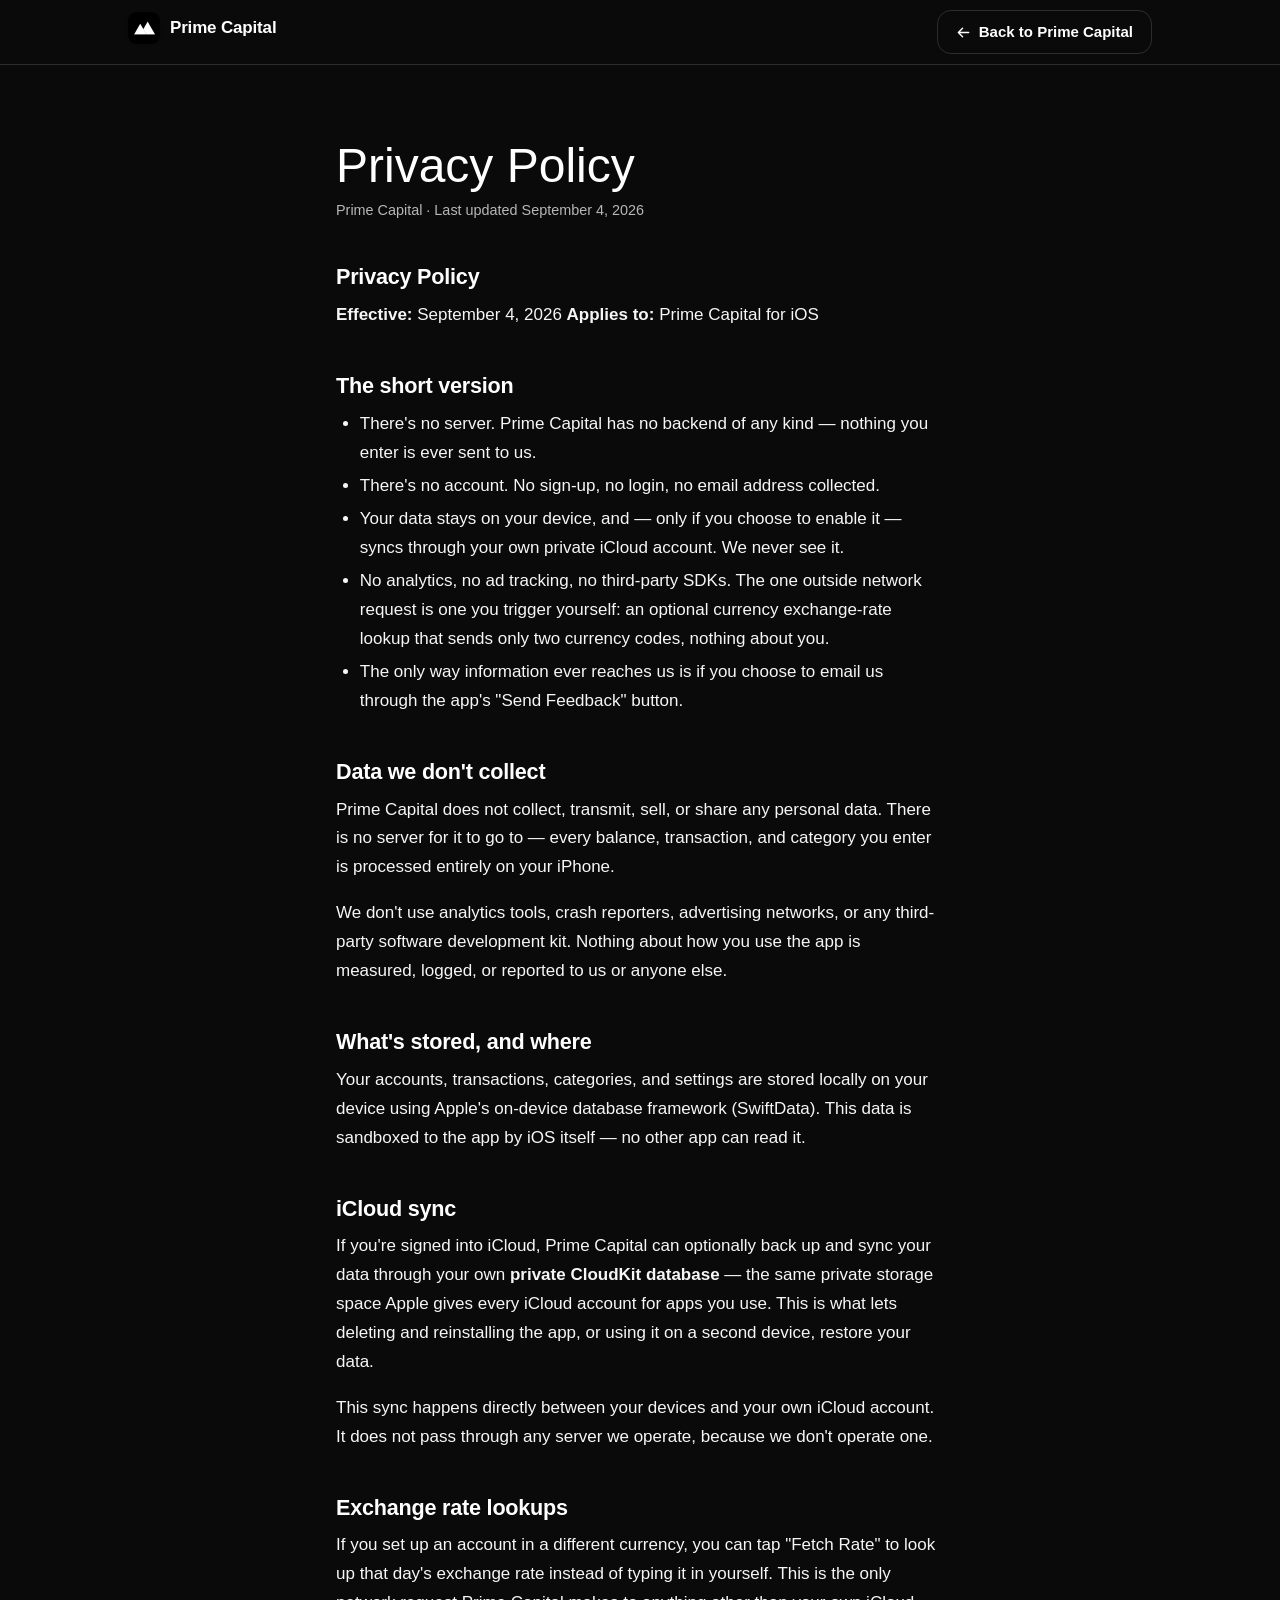
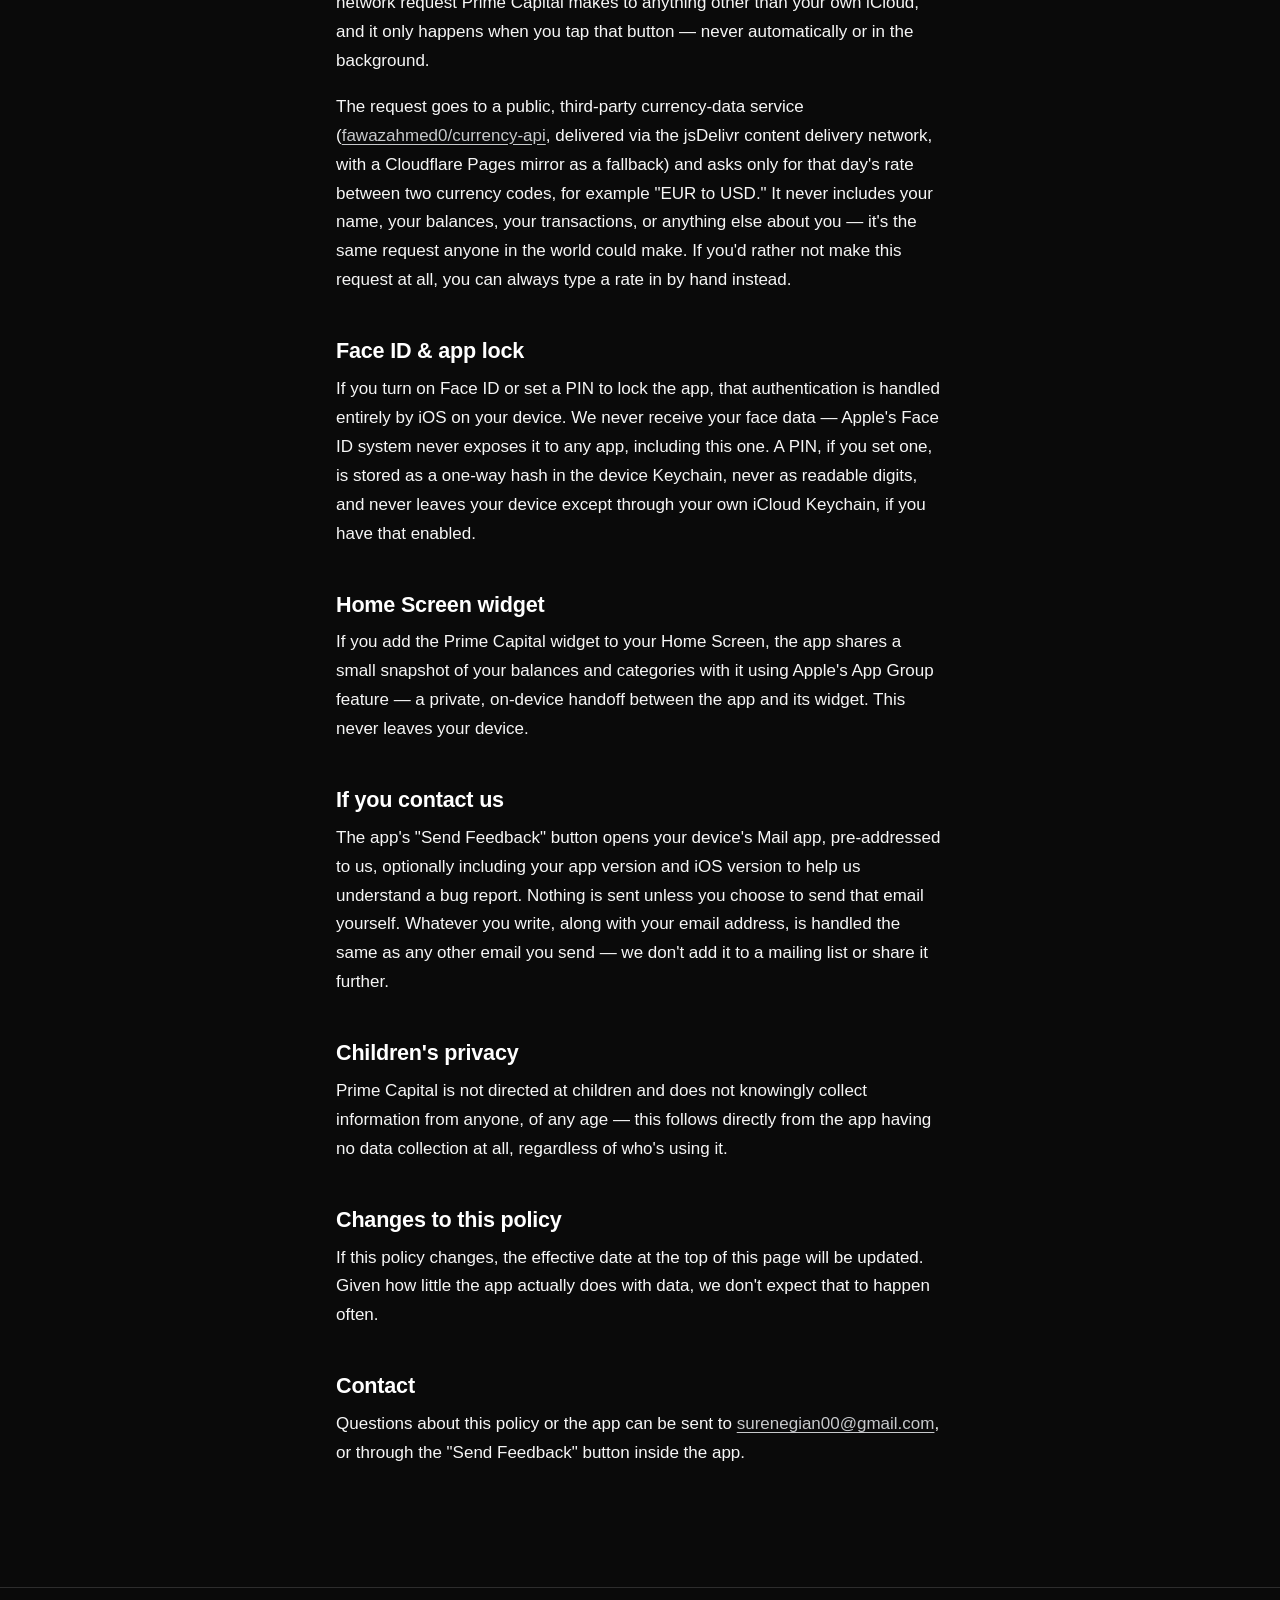
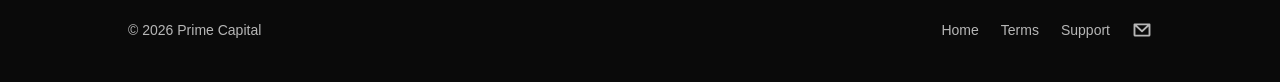
==== privacy/index.html @ fda9a394 "Remove Smart App Banner meta tag -- already have two download buttons" ====
<!DOCTYPE html><html data-dpl-id="dpl_AqJ9EE7WdNhXR4HjAKg9FY8EVb3V" lang="en"><head><meta charSet="utf-8"/><meta name="viewport" content="width=device-width, initial-scale=1"/><link rel="preload" as="image" href="../assets/img/v1-86ff3b4995f993732fca-9cfdf38b9eba223c.webp"/><link rel="stylesheet" href="../assets/css/3cgp9wgn1jz2r.css" data-precedence="next"/><link rel="stylesheet" href="../assets/css/2yivp3fx_0wqo.css" data-precedence="next"/><link rel="stylesheet" href="../assets/css/42i-eaj0l7rw6.css" data-precedence="next"/><meta name="next-size-adjust" content=""/><title>Privacy Policy – Prime Capital</title><meta name="description" content="How Prime Capital handles your data: no server, no account, no analytics, and no ad tracking. Everything stays on your device or your own private iCloud."/><meta name="robots" content="index, follow"/><link rel="canonical" href="https://surenegian.github.io/prime-capital/privacy/"/><meta property="og:title" content="Privacy Policy – Prime Capital"/><meta property="og:description" content="How Prime Capital handles your data: no server, no account, no analytics, and no ad tracking. Everything stays on your device or your own private iCloud."/><meta property="og:site_name" content="Prime Capital"/><meta property="og:image" content="https://surenegian.github.io/prime-capital/assets/img/v1-86ff3b4995f993732fca-9cfdf38b9eba223c.webp"/><meta property="og:image:alt" content="Prime Capital"/><meta property="og:type" content="website"/><meta name="twitter:card" content="summary_large_image"/><meta name="twitter:title" content="Privacy Policy – Prime Capital"/><meta name="twitter:description" content="How Prime Capital handles your data: no server, no account, no analytics, and no ad tracking. Everything stays on your device or your own private iCloud."/><meta name="twitter:image" content="https://surenegian.github.io/prime-capital/assets/img/v1-86ff3b4995f993732fca-9cfdf38b9eba223c.webp"/><link rel="icon" href="../assets/img/v1-86ff3b4995f993732fca-9cfdf38b9eba223c.webp"/><link rel="apple-touch-icon" href="../assets/img/v1-86ff3b4995f993732fca-9cfdf38b9eba223c.webp"/><style>.alf-btn{border-radius:14px}html,body{background:#0a0a0a}.alf-cta{padding-block:0}.alf-cta>.alf-container{max-width:none;padding-inline:0}.alf-cta-panel{border-radius:0;background:linear-gradient(180deg, #0a0a0a 0%, transparent 20%),linear-gradient(135deg, var(--w-primary), color-mix(in srgb, var(--w-primary) 70%, var(--w-secondary)))}@media (max-width:760px){.alf-hero-glow{display:none}.alf-hero-copy .alf-badges{margin-bottom:28px}}</style></head><body class="antialiased"><div hidden=""><!--$--><!--/$--></div><div class="alf-site" style="--w-bg:#0a0a0a;--w-fg:#ffffff;--w-muted:#b7b7b7;--w-card:#141a17;--w-border:rgba(255, 255, 255, 0.14);--w-band:#1b1b1b;--w-accent:#c7c9cc;--w-primary:#0a0a0a;--w-primary-fg:#ffffff;--w-secondary:#1b1b1b;--w-secondary-fg:#ffffff;--w-accent-fg:#0a0a0a;--w-accent-soft:rgba(199, 201, 204, 0.16);--w-accent-glow:rgba(199, 201, 204, 0.35);--w-accent-line:rgba(199, 201, 204, 0.5);--w-shadow:0 30px 80px -30px rgba(0,0,0,0.8);--w-font-display:ui-serif, "New York", Georgia, "Times New Roman", serif;--w-font-body:-apple-system, BlinkMacSystemFont, "SF Pro Text", system-ui, sans-serif;--w-display-tracking:-0.01em;--w-display-weight:600;--w-radius:14px;color-scheme:dark"><header class="alf-nav"><div class="alf-container alf-nav-inner"><a href="../" aria-label="Prime Capital home"><span class="alf-brand"><img class="alf-logo" src="../assets/img/v1-86ff3b4995f993732fca-9cfdf38b9eba223c.webp" alt=""/><span>Prime Capital</span></span></a><a class="alf-btn alf-btn-ghost" href="../"><svg xmlns="http://www.w3.org/2000/svg" width="1em" height="1em" fill="currentColor" viewBox="0 0 256 256"><path d="M228,128a12,12,0,0,1-12,12H69l51.52,51.51a12,12,0,0,1-17,17l-72-72a12,12,0,0,1,0-17l72-72a12,12,0,0,1,17,17L69,116H216A12,12,0,0,1,228,128Z"></path></svg><span>Back to <!-- -->Prime Capital</span></a></div></header><main class="alf-doc"><div class="alf-container alf-doc-inner"><h1 class="alf-display">Privacy Policy</h1><p class="alf-doc-meta">Prime Capital<!-- --> · Last updated<!-- --> <!-- -->September 4, 2026</p><div class="alf-prose"><h2>Privacy Policy</h2><p><strong>Effective:</strong> September 4, 2026 <strong>Applies to:</strong> Prime Capital for iOS</p><h2>The short version</h2><ul><li>There&#x27;s no server. Prime Capital has no backend of any kind — nothing you enter is ever sent to us.</li><li>There&#x27;s no account. No sign-up, no login, no email address collected.</li><li>Your data stays on your device, and — only if you choose to enable it — syncs through your own private iCloud account. We never see it.</li><li>No analytics, no ad tracking, no third-party SDKs. The one outside network request is one you trigger yourself: an optional currency exchange-rate lookup that sends only two currency codes, nothing about you.</li><li>The only way information ever reaches us is if you choose to email us through the app&#x27;s &quot;Send Feedback&quot; button.</li></ul><h2>Data we don&#x27;t collect</h2><p>Prime Capital does not collect, transmit, sell, or share any personal data. There is no server for it to go to — every balance, transaction, and category you enter is processed entirely on your iPhone.</p><p>We don&#x27;t use analytics tools, crash reporters, advertising networks, or any third-party software development kit. Nothing about how you use the app is measured, logged, or reported to us or anyone else.</p><h2>What&#x27;s stored, and where</h2><p>Your accounts, transactions, categories, and settings are stored locally on your device using Apple&#x27;s on-device database framework (SwiftData). This data is sandboxed to the app by iOS itself — no other app can read it.</p><h2>iCloud sync</h2><p>If you&#x27;re signed into iCloud, Prime Capital can optionally back up and sync your data through your own <strong>private CloudKit database</strong> — the same private storage space Apple gives every iCloud account for apps you use. This is what lets deleting and reinstalling the app, or using it on a second device, restore your data.</p><p>This sync happens directly between your devices and your own iCloud account. It does not pass through any server we operate, because we don&#x27;t operate one.</p><h2>Exchange rate lookups</h2><p>If you set up an account in a different currency, you can tap &quot;Fetch Rate&quot; to look up that day&#x27;s exchange rate instead of typing it in yourself. This is the only network request Prime Capital makes to anything other than your own iCloud, and it only happens when you tap that button — never automatically or in the background.</p><p>The request goes to a public, third-party currency-data service (<a href="https://github.com/fawazahmed0/exchange-api" target="_blank" rel="noopener noreferrer">fawazahmed0/currency-api</a>, delivered via the jsDelivr content delivery network, with a Cloudflare Pages mirror as a fallback) and asks only for that day&#x27;s rate between two currency codes, for example &quot;EUR to USD.&quot; It never includes your name, your balances, your transactions, or anything else about you — it&#x27;s the same request anyone in the world could make. If you&#x27;d rather not make this request at all, you can always type a rate in by hand instead.</p><h2>Face ID &amp; app lock</h2><p>If you turn on Face ID or set a PIN to lock the app, that authentication is handled entirely by iOS on your device. We never receive your face data — Apple&#x27;s Face ID system never exposes it to any app, including this one. A PIN, if you set one, is stored as a one-way hash in the device Keychain, never as readable digits, and never leaves your device except through your own iCloud Keychain, if you have that enabled.</p><h2>Home Screen widget</h2><p>If you add the Prime Capital widget to your Home Screen, the app shares a small snapshot of your balances and categories with it using Apple&#x27;s App Group feature — a private, on-device handoff between the app and its widget. This never leaves your device.</p><h2>If you contact us</h2><p>The app&#x27;s &quot;Send Feedback&quot; button opens your device&#x27;s Mail app, pre-addressed to us, optionally including your app version and iOS version to help us understand a bug report. Nothing is sent unless you choose to send that email yourself. Whatever you write, along with your email address, is handled the same as any other email you send — we don&#x27;t add it to a mailing list or share it further.</p><h2>Children&#x27;s privacy</h2><p>Prime Capital is not directed at children and does not knowingly collect information from anyone, of any age — this follows directly from the app having no data collection at all, regardless of who&#x27;s using it.</p><h2>Changes to this policy</h2><p>If this policy changes, the effective date at the top of this page will be updated. Given how little the app actually does with data, we don&#x27;t expect that to happen often.</p><h2>Contact</h2><p>Questions about this policy or the app can be sent to <a href="mailto:surenegian00@gmail.com" target="_blank" rel="noopener noreferrer">surenegian00@gmail.com</a>, or through the &quot;Send Feedback&quot; button inside the app.</p></div></div></main><footer class="alf-footer"><div class="alf-container alf-footer-inner"><div>© <!-- -->2026<!-- --> <!-- -->Prime Capital</div><ul class="alf-footer-links"><li><a href="../">Home</a></li><li><a href="../terms/">Terms</a></li><li><a href="../support/">Support</a></li><li><a href="mailto:surenegian00@gmail.com"><span class="alf-sr-only">Email</span><svg xmlns="http://www.w3.org/2000/svg" width="1em" height="1em" fill="currentColor" viewBox="0 0 256 256" aria-hidden="true"><path d="M224,44H32A12,12,0,0,0,20,56V192a20,20,0,0,0,20,20H216a20,20,0,0,0,20-20V56A12,12,0,0,0,224,44ZM193.15,68,128,127.72,62.85,68ZM44,188V83.28l75.89,69.57a12,12,0,0,0,16.22,0L212,83.28V188Z"></path></svg></a></li></ul></div></footer></div><!--$--><!--/$--><div data-rht-toaster="" style="position:fixed;z-index:9999;top:16px;left:16px;right:16px;bottom:16px;pointer-events:none"></div></body></html>
---- assets/css/3cgp9wgn1jz2r.css ----
@font-face{font-family:Geist Variable;font-style:normal;font-display:swap;font-weight:100 900;src:url(../media/geist-cyrillic-ext-wght-normal.1o60yhwqd7ueg.woff2?dpl=dpl_AqJ9EE7WdNhXR4HjAKg9FY8EVb3V)format("woff2-variations");unicode-range:U+460-52F,U+1C80-1C8A,U+20B4,U+2DE0-2DFF,U+A640-A69F,U+FE2E-FE2F}@font-face{font-family:Geist Variable;font-style:normal;font-display:swap;font-weight:100 900;src:url(../media/geist-cyrillic-wght-normal.0n0q_nh7u2mrm.woff2?dpl=dpl_AqJ9EE7WdNhXR4HjAKg9FY8EVb3V)format("woff2-variations");unicode-range:U+301,U+400-45F,U+490-491,U+4B0-4B1,U+2116}@font-face{font-family:Geist Variable;font-style:normal;font-display:swap;font-weight:100 900;src:url(../media/geist-vietnamese-wght-normal.0nt7ek_nfk5a4.woff2?dpl=dpl_AqJ9EE7WdNhXR4HjAKg9FY8EVb3V)format("woff2-variations");unicode-range:U+102-103,U+110-111,U+128-129,U+168-169,U+1A0-1A1,U+1AF-1B0,U+300-301,U+303-304,U+308-309,U+323,U+329,U+1EA0-1EF9,U+20AB}@font-face{font-family:Geist Variable;font-style:normal;font-display:swap;font-weight:100 900;src:url(../media/geist-latin-ext-wght-normal.39q78sztp1ci5.woff2?dpl=dpl_AqJ9EE7WdNhXR4HjAKg9FY8EVb3V)format("woff2-variations");unicode-range:U+100-2BA,U+2BD-2C5,U+2C7-2CC,U+2CE-2D7,U+2DD-2FF,U+304,U+308,U+329,U+1D00-1DBF,U+1E00-1E9F,U+1EF2-1EFF,U+2020,U+20A0-20AB,U+20AD-20C0,U+2113,U+2C60-2C7F,U+A720-A7FF}@font-face{font-family:Geist Variable;font-style:normal;font-display:swap;font-weight:100 900;src:url(../media/geist-latin-wght-normal.20f3xrkj613ah.woff2?dpl=dpl_AqJ9EE7WdNhXR4HjAKg9FY8EVb3V)format("woff2-variations");unicode-range:U+??,U+131,U+152-153,U+2BB-2BC,U+2C6,U+2DA,U+2DC,U+304,U+308,U+329,U+2000-206F,U+20AC,U+2122,U+2191,U+2193,U+2212,U+2215,U+FEFF,U+FFFD}
@font-face{font-family:Geist Mono Variable;font-style:normal;font-display:swap;font-weight:100 900;src:url(../media/geist-mono-cyrillic-ext-wght-normal.2ij5maosbedmv.woff2?dpl=dpl_AqJ9EE7WdNhXR4HjAKg9FY8EVb3V)format("woff2-variations");unicode-range:U+460-52F,U+1C80-1C8A,U+20B4,U+2DE0-2DFF,U+A640-A69F,U+FE2E-FE2F}@font-face{font-family:Geist Mono Variable;font-style:normal;font-display:swap;font-weight:100 900;src:url(../media/geist-mono-cyrillic-wght-normal.33c6-jfmyetfr.woff2?dpl=dpl_AqJ9EE7WdNhXR4HjAKg9FY8EVb3V)format("woff2-variations");unicode-range:U+301,U+400-45F,U+490-491,U+4B0-4B1,U+2116}@font-face{font-family:Geist Mono Variable;font-style:normal;font-display:swap;font-weight:100 900;src:url(../media/geist-mono-symbols2-wght-normal.0peao-xekk45v.woff2?dpl=dpl_AqJ9EE7WdNhXR4HjAKg9FY8EVb3V)format("woff2-variations");unicode-range:U+2000-2001,U+2004-2008,U+200A,U+23B8-23BD,U+2500-259F}@font-face{font-family:Geist Mono Variable;font-style:normal;font-display:swap;font-weight:100 900;src:url(../media/geist-mono-vietnamese-wght-normal.3lyzf0uofk1_2.woff2?dpl=dpl_AqJ9EE7WdNhXR4HjAKg9FY8EVb3V)format("woff2-variations");unicode-range:U+102-103,U+110-111,U+128-129,U+168-169,U+1A0-1A1,U+1AF-1B0,U+300-301,U+303-304,U+308-309,U+323,U+329,U+1EA0-1EF9,U+20AB}@font-face{font-family:Geist Mono Variable;font-style:normal;font-display:swap;font-weight:100 900;src:url(../media/geist-mono-latin-ext-wght-normal.18_jyrw-ln1dm.woff2?dpl=dpl_AqJ9EE7WdNhXR4HjAKg9FY8EVb3V)format("woff2-variations");unicode-range:U+100-2BA,U+2BD-2C5,U+2C7-2CC,U+2CE-2D7,U+2DD-2FF,U+304,U+308,U+329,U+1D00-1DBF,U+1E00-1E9F,U+1EF2-1EFF,U+2020,U+20A0-20AB,U+20AD-20C0,U+2113,U+2C60-2C7F,U+A720-A7FF}@font-face{font-family:Geist Mono Variable;font-style:normal;font-display:swap;font-weight:100 900;src:url(../media/geist-mono-latin-wght-normal.1t7tphccnfzmb.woff2?dpl=dpl_AqJ9EE7WdNhXR4HjAKg9FY8EVb3V)format("woff2-variations");unicode-range:U+??,U+131,U+152-153,U+2BB-2BC,U+2C6,U+2DA,U+2DC,U+304,U+308,U+329,U+2000-206F,U+20AC,U+2122,U+2191,U+2193,U+2212,U+2215,U+FEFF,U+FFFD}
@font-face{font-family:Playfair Display Variable;font-style:normal;font-display:swap;font-weight:400 900;src:url(../media/playfair-display-cyrillic-wght-normal.2k45saqu94y7o.woff2?dpl=dpl_AqJ9EE7WdNhXR4HjAKg9FY8EVb3V)format("woff2-variations");unicode-range:U+301,U+400-45F,U+490-491,U+4B0-4B1,U+2116}@font-face{font-family:Playfair Display Variable;font-style:normal;font-display:swap;font-weight:400 900;src:url(../media/playfair-display-vietnamese-wght-normal.1uspqum1g73ck.woff2?dpl=dpl_AqJ9EE7WdNhXR4HjAKg9FY8EVb3V)format("woff2-variations");unicode-range:U+102-103,U+110-111,U+128-129,U+168-169,U+1A0-1A1,U+1AF-1B0,U+300-301,U+303-304,U+308-309,U+323,U+329,U+1EA0-1EF9,U+20AB}@font-face{font-family:Playfair Display Variable;font-style:normal;font-display:swap;font-weight:400 900;src:url(../media/playfair-display-latin-ext-wght-normal.35b9e1hr6h5k1.woff2?dpl=dpl_AqJ9EE7WdNhXR4HjAKg9FY8EVb3V)format("woff2-variations");unicode-range:U+100-2BA,U+2BD-2C5,U+2C7-2CC,U+2CE-2D7,U+2DD-2FF,U+304,U+308,U+329,U+1D00-1DBF,U+1E00-1E9F,U+1EF2-1EFF,U+2020,U+20A0-20AB,U+20AD-20C0,U+2113,U+2C60-2C7F,U+A720-A7FF}@font-face{font-family:Playfair Display Variable;font-style:normal;font-display:swap;font-weight:400 900;src:url(../media/playfair-display-latin-wght-normal.1izqcz-wkfvza.woff2?dpl=dpl_AqJ9EE7WdNhXR4HjAKg9FY8EVb3V)format("woff2-variations");unicode-range:U+??,U+131,U+152-153,U+2BB-2BC,U+2C6,U+2DA,U+2DC,U+304,U+308,U+329,U+2000-206F,U+20AC,U+2122,U+2191,U+2193,U+2212,U+2215,U+FEFF,U+FFFD}
@font-face{font-family:Playfair Display Variable;font-style:italic;font-display:swap;font-weight:400 900;src:url(../media/playfair-display-cyrillic-wght-italic.1gwx95r0anrw4.woff2?dpl=dpl_AqJ9EE7WdNhXR4HjAKg9FY8EVb3V)format("woff2-variations");unicode-range:U+301,U+400-45F,U+490-491,U+4B0-4B1,U+2116}@font-face{font-family:Playfair Display Variable;font-style:italic;font-display:swap;font-weight:400 900;src:url(../media/playfair-display-vietnamese-wght-italic.0qvysxrjcrilw.woff2?dpl=dpl_AqJ9EE7WdNhXR4HjAKg9FY8EVb3V)format("woff2-variations");unicode-range:U+102-103,U+110-111,U+128-129,U+168-169,U+1A0-1A1,U+1AF-1B0,U+300-301,U+303-304,U+308-309,U+323,U+329,U+1EA0-1EF9,U+20AB}@font-face{font-family:Playfair Display Variable;font-style:italic;font-display:swap;font-weight:400 900;src:url(../media/playfair-display-latin-ext-wght-italic.2alk5_pwykb7c.woff2?dpl=dpl_AqJ9EE7WdNhXR4HjAKg9FY8EVb3V)format("woff2-variations");unicode-range:U+100-2BA,U+2BD-2C5,U+2C7-2CC,U+2CE-2D7,U+2DD-2FF,U+304,U+308,U+329,U+1D00-1DBF,U+1E00-1E9F,U+1EF2-1EFF,U+2020,U+20A0-20AB,U+20AD-20C0,U+2113,U+2C60-2C7F,U+A720-A7FF}@font-face{font-family:Playfair Display Variable;font-style:italic;font-display:swap;font-weight:400 900;src:url(../media/playfair-display-latin-wght-italic.3wz967ibaache.woff2?dpl=dpl_AqJ9EE7WdNhXR4HjAKg9FY8EVb3V)format("woff2-variations");unicode-range:U+??,U+131,U+152-153,U+2BB-2BC,U+2C6,U+2DA,U+2DC,U+304,U+308,U+329,U+2000-206F,U+20AC,U+2122,U+2191,U+2193,U+2212,U+2215,U+FEFF,U+FFFD}
@font-face{font-family:Inter Variable;font-style:normal;font-display:swap;font-weight:100 900;src:url(../media/inter-cyrillic-ext-wght-normal.20g3-bbbhdq0_.woff2?dpl=dpl_AqJ9EE7WdNhXR4HjAKg9FY8EVb3V)format("woff2-variations");unicode-range:U+460-52F,U+1C80-1C8A,U+20B4,U+2DE0-2DFF,U+A640-A69F,U+FE2E-FE2F}@font-face{font-family:Inter Variable;font-style:normal;font-display:swap;font-weight:100 900;src:url(../media/inter-cyrillic-wght-normal.2cxlyxah-fd35.woff2?dpl=dpl_AqJ9EE7WdNhXR4HjAKg9FY8EVb3V)format("woff2-variations");unicode-range:U+301,U+400-45F,U+490-491,U+4B0-4B1,U+2116}@font-face{font-family:Inter Variable;font-style:normal;font-display:swap;font-weight:100 900;src:url(../media/inter-greek-ext-wght-normal.0mkxydxl0e43d.woff2?dpl=dpl_AqJ9EE7WdNhXR4HjAKg9FY8EVb3V)format("woff2-variations");unicode-range:U+1F??}@font-face{font-family:Inter Variable;font-style:normal;font-display:swap;font-weight:100 900;src:url(../media/inter-greek-wght-normal.1rx9vjatjkdar.woff2?dpl=dpl_AqJ9EE7WdNhXR4HjAKg9FY8EVb3V)format("woff2-variations");unicode-range:U+370-377,U+37A-37F,U+384-38A,U+38C,U+38E-3A1,U+3A3-3FF}@font-face{font-family:Inter Variable;font-style:normal;font-display:swap;font-weight:100 900;src:url(../media/inter-vietnamese-wght-normal.2kcj5i_8uff48.woff2?dpl=dpl_AqJ9EE7WdNhXR4HjAKg9FY8EVb3V)format("woff2-variations");unicode-range:U+102-103,U+110-111,U+128-129,U+168-169,U+1A0-1A1,U+1AF-1B0,U+300-301,U+303-304,U+308-309,U+323,U+329,U+1EA0-1EF9,U+20AB}@font-face{font-family:Inter Variable;font-style:normal;font-display:swap;font-weight:100 900;src:url(../media/inter-latin-ext-wght-normal.3gdi_th3seg1n.woff2?dpl=dpl_AqJ9EE7WdNhXR4HjAKg9FY8EVb3V)format("woff2-variations");unicode-range:U+100-2BA,U+2BD-2C5,U+2C7-2CC,U+2CE-2D7,U+2DD-2FF,U+304,U+308,U+329,U+1D00-1DBF,U+1E00-1E9F,U+1EF2-1EFF,U+2020,U+20A0-20AB,U+20AD-20C0,U+2113,U+2C60-2C7F,U+A720-A7FF}@font-face{font-family:Inter Variable;font-style:normal;font-display:swap;font-weight:100 900;src:url(../media/inter-latin-wght-normal.0gsaq8ukbf34m.woff2?dpl=dpl_AqJ9EE7WdNhXR4HjAKg9FY8EVb3V)format("woff2-variations");unicode-range:U+??,U+131,U+152-153,U+2BB-2BC,U+2C6,U+2DA,U+2DC,U+304,U+308,U+329,U+2000-206F,U+20AC,U+2122,U+2191,U+2193,U+2212,U+2215,U+FEFF,U+FFFD}
@font-face{font-family:Inter Variable;font-style:italic;font-display:swap;font-weight:100 900;src:url(../media/inter-cyrillic-ext-wght-italic.2i79u8by1doun.woff2?dpl=dpl_AqJ9EE7WdNhXR4HjAKg9FY8EVb3V)format("woff2-variations");unicode-range:U+460-52F,U+1C80-1C8A,U+20B4,U+2DE0-2DFF,U+A640-A69F,U+FE2E-FE2F}@font-face{font-family:Inter Variable;font-style:italic;font-display:swap;font-weight:100 900;src:url(../media/inter-cyrillic-wght-italic.2tnlx-pmfvhla.woff2?dpl=dpl_AqJ9EE7WdNhXR4HjAKg9FY8EVb3V)format("woff2-variations");unicode-range:U+301,U+400-45F,U+490-491,U+4B0-4B1,U+2116}@font-face{font-family:Inter Variable;font-style:italic;font-display:swap;font-weight:100 900;src:url(../media/inter-greek-ext-wght-italic.2qz1yg5bdhihn.woff2?dpl=dpl_AqJ9EE7WdNhXR4HjAKg9FY8EVb3V)format("woff2-variations");unicode-range:U+1F??}@font-face{font-family:Inter Variable;font-style:italic;font-display:swap;font-weight:100 900;src:url(../media/inter-greek-wght-italic.0j-_1tqxkvadc.woff2?dpl=dpl_AqJ9EE7WdNhXR4HjAKg9FY8EVb3V)format("woff2-variations");unicode-range:U+370-377,U+37A-37F,U+384-38A,U+38C,U+38E-3A1,U+3A3-3FF}@font-face{font-family:Inter Variable;font-style:italic;font-display:swap;font-weight:100 900;src:url(../media/inter-vietnamese-wght-italic.3i74_6c0ar90g.woff2?dpl=dpl_AqJ9EE7WdNhXR4HjAKg9FY8EVb3V)format("woff2-variations");unicode-range:U+102-103,U+110-111,U+128-129,U+168-169,U+1A0-1A1,U+1AF-1B0,U+300-301,U+303-304,U+308-309,U+323,U+329,U+1EA0-1EF9,U+20AB}@font-face{font-family:Inter Variable;font-style:italic;font-display:swap;font-weight:100 900;src:url(../media/inter-latin-ext-wght-italic.01wwv3vcj5pep.woff2?dpl=dpl_AqJ9EE7WdNhXR4HjAKg9FY8EVb3V)format("woff2-variations");unicode-range:U+100-2BA,U+2BD-2C5,U+2C7-2CC,U+2CE-2D7,U+2DD-2FF,U+304,U+308,U+329,U+1D00-1DBF,U+1E00-1E9F,U+1EF2-1EFF,U+2020,U+20A0-20AB,U+20AD-20C0,U+2113,U+2C60-2C7F,U+A720-A7FF}@font-face{font-family:Inter Variable;font-style:italic;font-display:swap;font-weight:100 900;src:url(../media/inter-latin-wght-italic.3hwd7k23_92gg.woff2?dpl=dpl_AqJ9EE7WdNhXR4HjAKg9FY8EVb3V)format("woff2-variations");unicode-range:U+??,U+131,U+152-153,U+2BB-2BC,U+2C6,U+2DA,U+2DC,U+304,U+308,U+329,U+2000-206F,U+20AC,U+2122,U+2191,U+2193,U+2212,U+2215,U+FEFF,U+FFFD}
@font-face{font-family:Montserrat Variable;font-style:normal;font-display:swap;font-weight:100 900;src:url(../media/montserrat-cyrillic-ext-wght-normal.31kzpg2b0a5rp.woff2?dpl=dpl_AqJ9EE7WdNhXR4HjAKg9FY8EVb3V)format("woff2-variations");unicode-range:U+460-52F,U+1C80-1C8A,U+20B4,U+2DE0-2DFF,U+A640-A69F,U+FE2E-FE2F}@font-face{font-family:Montserrat Variable;font-style:normal;font-display:swap;font-weight:100 900;src:url(../media/montserrat-cyrillic-wght-normal.34sqywawp5ooo.woff2?dpl=dpl_AqJ9EE7WdNhXR4HjAKg9FY8EVb3V)format("woff2-variations");unicode-range:U+301,U+400-45F,U+490-491,U+4B0-4B1,U+2116}@font-face{font-family:Montserrat Variable;font-style:normal;font-display:swap;font-weight:100 900;src:url(../media/montserrat-vietnamese-wght-normal.3-nce-jb_9bxk.woff2?dpl=dpl_AqJ9EE7WdNhXR4HjAKg9FY8EVb3V)format("woff2-variations");unicode-range:U+102-103,U+110-111,U+128-129,U+168-169,U+1A0-1A1,U+1AF-1B0,U+300-301,U+303-304,U+308-309,U+323,U+329,U+1EA0-1EF9,U+20AB}@font-face{font-family:Montserrat Variable;font-style:normal;font-display:swap;font-weight:100 900;src:url(../media/montserrat-latin-ext-wght-normal.0qrnuj2_50brc.woff2?dpl=dpl_AqJ9EE7WdNhXR4HjAKg9FY8EVb3V)format("woff2-variations");unicode-range:U+100-2BA,U+2BD-2C5,U+2C7-2CC,U+2CE-2D7,U+2DD-2FF,U+304,U+308,U+329,U+1D00-1DBF,U+1E00-1E9F,U+1EF2-1EFF,U+2020,U+20A0-20AB,U+20AD-20C0,U+2113,U+2C60-2C7F,U+A720-A7FF}@font-face{font-family:Montserrat Variable;font-style:normal;font-display:swap;font-weight:100 900;src:url(../media/montserrat-latin-wght-normal.0s216eisv2o7-.woff2?dpl=dpl_AqJ9EE7WdNhXR4HjAKg9FY8EVb3V)format("woff2-variations");unicode-range:U+??,U+131,U+152-153,U+2BB-2BC,U+2C6,U+2DA,U+2DC,U+304,U+308,U+329,U+2000-206F,U+20AC,U+2122,U+2191,U+2193,U+2212,U+2215,U+FEFF,U+FFFD}
@font-face{font-family:Montserrat Variable;font-style:italic;font-display:swap;font-weight:100 900;src:url(../media/montserrat-cyrillic-ext-wght-italic.0zx-rptt9umq8.woff2?dpl=dpl_AqJ9EE7WdNhXR4HjAKg9FY8EVb3V)format("woff2-variations");unicode-range:U+460-52F,U+1C80-1C8A,U+20B4,U+2DE0-2DFF,U+A640-A69F,U+FE2E-FE2F}@font-face{font-family:Montserrat Variable;font-style:italic;font-display:swap;font-weight:100 900;src:url(../media/montserrat-cyrillic-wght-italic.3bgd37zw02i4o.woff2?dpl=dpl_AqJ9EE7WdNhXR4HjAKg9FY8EVb3V)format("woff2-variations");unicode-range:U+301,U+400-45F,U+490-491,U+4B0-4B1,U+2116}@font-face{font-family:Montserrat Variable;font-style:italic;font-display:swap;font-weight:100 900;src:url(../media/montserrat-vietnamese-wght-italic.0wpuigdruadpr.woff2?dpl=dpl_AqJ9EE7WdNhXR4HjAKg9FY8EVb3V)format("woff2-variations");unicode-range:U+102-103,U+110-111,U+128-129,U+168-169,U+1A0-1A1,U+1AF-1B0,U+300-301,U+303-304,U+308-309,U+323,U+329,U+1EA0-1EF9,U+20AB}@font-face{font-family:Montserrat Variable;font-style:italic;font-display:swap;font-weight:100 900;src:url(../media/montserrat-latin-ext-wght-italic.3kt3ocwlu0s9v.woff2?dpl=dpl_AqJ9EE7WdNhXR4HjAKg9FY8EVb3V)format("woff2-variations");unicode-range:U+100-2BA,U+2BD-2C5,U+2C7-2CC,U+2CE-2D7,U+2DD-2FF,U+304,U+308,U+329,U+1D00-1DBF,U+1E00-1E9F,U+1EF2-1EFF,U+2020,U+20A0-20AB,U+20AD-20C0,U+2113,U+2C60-2C7F,U+A720-A7FF}@font-face{font-family:Montserrat Variable;font-style:italic;font-display:swap;font-weight:100 900;src:url(../media/montserrat-latin-wght-italic.2upkllio666rw.woff2?dpl=dpl_AqJ9EE7WdNhXR4HjAKg9FY8EVb3V)format("woff2-variations");unicode-range:U+??,U+131,U+152-153,U+2BB-2BC,U+2C6,U+2DA,U+2DC,U+304,U+308,U+329,U+2000-206F,U+20AC,U+2122,U+2191,U+2193,U+2212,U+2215,U+FEFF,U+FFFD}
@font-face{font-family:Open Sans Variable;font-style:normal;font-display:swap;font-weight:300 800;src:url(../media/open-sans-cyrillic-ext-wght-normal.1jus7mcr46pb4.woff2?dpl=dpl_AqJ9EE7WdNhXR4HjAKg9FY8EVb3V)format("woff2-variations");unicode-range:U+460-52F,U+1C80-1C8A,U+20B4,U+2DE0-2DFF,U+A640-A69F,U+FE2E-FE2F}@font-face{font-family:Open Sans Variable;font-style:normal;font-display:swap;font-weight:300 800;src:url(../media/open-sans-cyrillic-wght-normal.0orhtvbdpws0l.woff2?dpl=dpl_AqJ9EE7WdNhXR4HjAKg9FY8EVb3V)format("woff2-variations");unicode-range:U+301,U+400-45F,U+490-491,U+4B0-4B1,U+2116}@font-face{font-family:Open Sans Variable;font-style:normal;font-display:swap;font-weight:300 800;src:url(../media/open-sans-greek-ext-wght-normal.229c9s1rqt9cy.woff2?dpl=dpl_AqJ9EE7WdNhXR4HjAKg9FY8EVb3V)format("woff2-variations");unicode-range:U+1F??}@font-face{font-family:Open Sans Variable;font-style:normal;font-display:swap;font-weight:300 800;src:url(../media/open-sans-greek-wght-normal.0ds3fnz70jfa5.woff2?dpl=dpl_AqJ9EE7WdNhXR4HjAKg9FY8EVb3V)format("woff2-variations");unicode-range:U+370-377,U+37A-37F,U+384-38A,U+38C,U+38E-3A1,U+3A3-3FF}@font-face{font-family:Open Sans Variable;font-style:normal;font-display:swap;font-weight:300 800;src:url(../media/open-sans-hebrew-wght-normal.08udq195i74a2.woff2?dpl=dpl_AqJ9EE7WdNhXR4HjAKg9FY8EVb3V)format("woff2-variations");unicode-range:U+307-308,U+590-5FF,U+200C-2010,U+20AA,U+25CC,U+FB1D-FB4F}@font-face{font-family:Open Sans Variable;font-style:normal;font-display:swap;font-weight:300 800;src:url(../media/open-sans-math-wght-normal.09fr_k7zvghwd.woff2?dpl=dpl_AqJ9EE7WdNhXR4HjAKg9FY8EVb3V)format("woff2-variations");unicode-range:U+302-303,U+305,U+307-308,U+310,U+312,U+315,U+31A,U+326-327,U+32C,U+32F-330,U+332-333,U+338,U+33A,U+346,U+34D,U+391-3A1,U+3A3-3A9,U+3B1-3C9,U+3D1,U+3D5-3D6,U+3F0-3F1,U+3F4-3F5,U+2016-2017,U+2034-2038,U+203C,U+2040,U+2043,U+2047,U+2050,U+2057,U+205F,U+2070-2071,U+2074-208E,U+2090-209C,U+20D0-20DC,U+20E1,U+20E5-20EF,U+2100-2112,U+2114-2115,U+2117-2121,U+2123-214F,U+2190,U+2192,U+2194-21AE,U+21B0-21E5,U+21F1-21F2,U+21F4-2211,U+2213-2214,U+2216-22FF,U+2308-230B,U+2310,U+2319,U+231C-2321,U+2336-237A,U+237C,U+2395,U+239B-23B7,U+23D0,U+23DC-23E1,U+2474-2475,U+25AF,U+25B3,U+25B7,U+25BD,U+25C1,U+25CA,U+25CC,U+25FB,U+266D-266F,U+27C0-27FF,U+2900-2AFF,U+2B0E-2B11,U+2B30-2B4C,U+2BFE,U+3030,U+FF5B,U+FF5D,U+1D400-1D7FF,U+1EE??}@font-face{font-family:Open Sans Variable;font-style:normal;font-display:swap;font-weight:300 800;src:url(../media/open-sans-symbols-wght-normal.1gwbmjxtz_q4f.woff2?dpl=dpl_AqJ9EE7WdNhXR4HjAKg9FY8EVb3V)format("woff2-variations");unicode-range:U+1-C,U+E-1F,U+7F-9F,U+20DD-20E0,U+20E2-20E4,U+2150-218F,U+2190,U+2192,U+2194-2199,U+21AF,U+21E6-21F0,U+21F3,U+2218-2219,U+2299,U+22C4-22C6,U+2300-243F,U+2440-244A,U+2460-24FF,U+25A0-27BF,U+28??,U+2921-2922,U+2981,U+29BF,U+29EB,U+2B??,U+4DC0-4DFF,U+FFF9-FFFB,U+10140-1018E,U+10190-1019C,U+101A0,U+101D0-101FD,U+102E0-102FB,U+10E60-10E7E,U+1D2C0-1D2D3,U+1D2E0-1D37F,U+1F0??,U+1F100-1F1AD,U+1F1E6-1F1FF,U+1F30D-1F30F,U+1F315,U+1F31C,U+1F31E,U+1F320-1F32C,U+1F336,U+1F378,U+1F37D,U+1F382,U+1F393-1F39F,U+1F3A7-1F3A8,U+1F3AC-1F3AF,U+1F3C2,U+1F3C4-1F3C6,U+1F3CA-1F3CE,U+1F3D4-1F3E0,U+1F3ED,U+1F3F1-1F3F3,U+1F3F5-1F3F7,U+1F408,U+1F415,U+1F41F,U+1F426,U+1F43F,U+1F441-1F442,U+1F444,U+1F446-1F449,U+1F44C-1F44E,U+1F453,U+1F46A,U+1F47D,U+1F4A3,U+1F4B0,U+1F4B3,U+1F4B9,U+1F4BB,U+1F4BF,U+1F4C8-1F4CB,U+1F4D6,U+1F4DA,U+1F4DF,U+1F4E3-1F4E6,U+1F4EA-1F4ED,U+1F4F7,U+1F4F9-1F4FB,U+1F4FD-1F4FE,U+1F503,U+1F507-1F50B,U+1F50D,U+1F512-1F513,U+1F53E-1F54A,U+1F54F-1F5FA,U+1F610,U+1F650-1F67F,U+1F687,U+1F68D,U+1F691,U+1F694,U+1F698,U+1F6AD,U+1F6B2,U+1F6B9-1F6BA,U+1F6BC,U+1F6C6-1F6CF,U+1F6D3-1F6D7,U+1F6E0-1F6EA,U+1F6F0-1F6F3,U+1F6F7-1F6FC,U+1F7??,U+1F800-1F80B,U+1F810-1F847,U+1F850-1F859,U+1F860-1F887,U+1F890-1F8AD,U+1F8B0-1F8BB,U+1F8C0-1F8C1,U+1F900-1F90B,U+1F93B,U+1F946,U+1F984,U+1F996,U+1F9E9,U+1FA00-1FA6F,U+1FA70-1FA7C,U+1FA80-1FA89,U+1FA8F-1FAC6,U+1FACE-1FADC,U+1FADF-1FAE9,U+1FAF0-1FAF8,U+1FB??}@font-face{font-family:Open Sans Variable;font-style:normal;font-display:swap;font-weight:300 800;src:url(../media/open-sans-vietnamese-wght-normal.228yawgkkl6ko.woff2?dpl=dpl_AqJ9EE7WdNhXR4HjAKg9FY8EVb3V)format("woff2-variations");unicode-range:U+102-103,U+110-111,U+128-129,U+168-169,U+1A0-1A1,U+1AF-1B0,U+300-301,U+303-304,U+308-309,U+323,U+329,U+1EA0-1EF9,U+20AB}@font-face{font-family:Open Sans Variable;font-style:normal;font-display:swap;font-weight:300 800;src:url(../media/open-sans-latin-ext-wght-normal.3qf4mfnq2ftcc.woff2?dpl=dpl_AqJ9EE7WdNhXR4HjAKg9FY8EVb3V)format("woff2-variations");unicode-range:U+100-2BA,U+2BD-2C5,U+2C7-2CC,U+2CE-2D7,U+2DD-2FF,U+304,U+308,U+329,U+1D00-1DBF,U+1E00-1E9F,U+1EF2-1EFF,U+2020,U+20A0-20AB,U+20AD-20C0,U+2113,U+2C60-2C7F,U+A720-A7FF}@font-face{font-family:Open Sans Variable;font-style:normal;font-display:swap;font-weight:300 800;src:url(../media/open-sans-latin-wght-normal.3n8ppntdid8x1.woff2?dpl=dpl_AqJ9EE7WdNhXR4HjAKg9FY8EVb3V)format("woff2-variations");unicode-range:U+??,U+131,U+152-153,U+2BB-2BC,U+2C6,U+2DA,U+2DC,U+304,U+308,U+329,U+2000-206F,U+20AC,U+2122,U+2191,U+2193,U+2212,U+2215,U+FEFF,U+FFFD}
@font-face{font-family:Open Sans Variable;font-style:italic;font-display:swap;font-weight:300 800;src:url(../media/open-sans-cyrillic-ext-wght-italic.3ye47atak2u-c.woff2?dpl=dpl_AqJ9EE7WdNhXR4HjAKg9FY8EVb3V)format("woff2-variations");unicode-range:U+460-52F,U+1C80-1C8A,U+20B4,U+2DE0-2DFF,U+A640-A69F,U+FE2E-FE2F}@font-face{font-family:Open Sans Variable;font-style:italic;font-display:swap;font-weight:300 800;src:url(../media/open-sans-cyrillic-wght-italic.26uz6rpvx7ci4.woff2?dpl=dpl_AqJ9EE7WdNhXR4HjAKg9FY8EVb3V)format("woff2-variations");unicode-range:U+301,U+400-45F,U+490-491,U+4B0-4B1,U+2116}@font-face{font-family:Open Sans Variable;font-style:italic;font-display:swap;font-weight:300 800;src:url(../media/open-sans-greek-ext-wght-italic.1hu_72gj-ex0j.woff2?dpl=dpl_AqJ9EE7WdNhXR4HjAKg9FY8EVb3V)format("woff2-variations");unicode-range:U+1F??}@font-face{font-family:Open Sans Variable;font-style:italic;font-display:swap;font-weight:300 800;src:url(../media/open-sans-greek-wght-italic.1wali-sfeopa3.woff2?dpl=dpl_AqJ9EE7WdNhXR4HjAKg9FY8EVb3V)format("woff2-variations");unicode-range:U+370-377,U+37A-37F,U+384-38A,U+38C,U+38E-3A1,U+3A3-3FF}@font-face{font-family:Open Sans Variable;font-style:italic;font-display:swap;font-weight:300 800;src:url(../media/open-sans-hebrew-wght-italic.08dvp3_exsny5.woff2?dpl=dpl_AqJ9EE7WdNhXR4HjAKg9FY8EVb3V)format("woff2-variations");unicode-range:U+307-308,U+590-5FF,U+200C-2010,U+20AA,U+25CC,U+FB1D-FB4F}@font-face{font-family:Open Sans Variable;font-style:italic;font-display:swap;font-weight:300 800;src:url(../media/open-sans-math-wght-italic.2zfa7vg44gj4k.woff2?dpl=dpl_AqJ9EE7WdNhXR4HjAKg9FY8EVb3V)format("woff2-variations");unicode-range:U+302-303,U+305,U+307-308,U+310,U+312,U+315,U+31A,U+326-327,U+32C,U+32F-330,U+332-333,U+338,U+33A,U+346,U+34D,U+391-3A1,U+3A3-3A9,U+3B1-3C9,U+3D1,U+3D5-3D6,U+3F0-3F1,U+3F4-3F5,U+2016-2017,U+2034-2038,U+203C,U+2040,U+2043,U+2047,U+2050,U+2057,U+205F,U+2070-2071,U+2074-208E,U+2090-209C,U+20D0-20DC,U+20E1,U+20E5-20EF,U+2100-2112,U+2114-2115,U+2117-2121,U+2123-214F,U+2190,U+2192,U+2194-21AE,U+21B0-21E5,U+21F1-21F2,U+21F4-2211,U+2213-2214,U+2216-22FF,U+2308-230B,U+2310,U+2319,U+231C-2321,U+2336-237A,U+237C,U+2395,U+239B-23B7,U+23D0,U+23DC-23E1,U+2474-2475,U+25AF,U+25B3,U+25B7,U+25BD,U+25C1,U+25CA,U+25CC,U+25FB,U+266D-266F,U+27C0-27FF,U+2900-2AFF,U+2B0E-2B11,U+2B30-2B4C,U+2BFE,U+3030,U+FF5B,U+FF5D,U+1D400-1D7FF,U+1EE??}@font-face{font-family:Open Sans Variable;font-style:italic;font-display:swap;font-weight:300 800;src:url(../media/open-sans-symbols-wght-italic.35koak6zd79ib.woff2?dpl=dpl_AqJ9EE7WdNhXR4HjAKg9FY8EVb3V)format("woff2-variations");unicode-range:U+1-C,U+E-1F,U+7F-9F,U+20DD-20E0,U+20E2-20E4,U+2150-218F,U+2190,U+2192,U+2194-2199,U+21AF,U+21E6-21F0,U+21F3,U+2218-2219,U+2299,U+22C4-22C6,U+2300-243F,U+2440-244A,U+2460-24FF,U+25A0-27BF,U+28??,U+2921-2922,U+2981,U+29BF,U+29EB,U+2B??,U+4DC0-4DFF,U+FFF9-FFFB,U+10140-1018E,U+10190-1019C,U+101A0,U+101D0-101FD,U+102E0-102FB,U+10E60-10E7E,U+1D2C0-1D2D3,U+1D2E0-1D37F,U+1F0??,U+1F100-1F1AD,U+1F1E6-1F1FF,U+1F30D-1F30F,U+1F315,U+1F31C,U+1F31E,U+1F320-1F32C,U+1F336,U+1F378,U+1F37D,U+1F382,U+1F393-1F39F,U+1F3A7-1F3A8,U+1F3AC-1F3AF,U+1F3C2,U+1F3C4-1F3C6,U+1F3CA-1F3CE,U+1F3D4-1F3E0,U+1F3ED,U+1F3F1-1F3F3,U+1F3F5-1F3F7,U+1F408,U+1F415,U+1F41F,U+1F426,U+1F43F,U+1F441-1F442,U+1F444,U+1F446-1F449,U+1F44C-1F44E,U+1F453,U+1F46A,U+1F47D,U+1F4A3,U+1F4B0,U+1F4B3,U+1F4B9,U+1F4BB,U+1F4BF,U+1F4C8-1F4CB,U+1F4D6,U+1F4DA,U+1F4DF,U+1F4E3-1F4E6,U+1F4EA-1F4ED,U+1F4F7,U+1F4F9-1F4FB,U+1F4FD-1F4FE,U+1F503,U+1F507-1F50B,U+1F50D,U+1F512-1F513,U+1F53E-1F54A,U+1F54F-1F5FA,U+1F610,U+1F650-1F67F,U+1F687,U+1F68D,U+1F691,U+1F694,U+1F698,U+1F6AD,U+1F6B2,U+1F6B9-1F6BA,U+1F6BC,U+1F6C6-1F6CF,U+1F6D3-1F6D7,U+1F6E0-1F6EA,U+1F6F0-1F6F3,U+1F6F7-1F6FC,U+1F7??,U+1F800-1F80B,U+1F810-1F847,U+1F850-1F859,U+1F860-1F887,U+1F890-1F8AD,U+1F8B0-1F8BB,U+1F8C0-1F8C1,U+1F900-1F90B,U+1F93B,U+1F946,U+1F984,U+1F996,U+1F9E9,U+1FA00-1FA6F,U+1FA70-1FA7C,U+1FA80-1FA89,U+1FA8F-1FAC6,U+1FACE-1FADC,U+1FADF-1FAE9,U+1FAF0-1FAF8,U+1FB??}@font-face{font-family:Open Sans Variable;font-style:italic;font-display:swap;font-weight:300 800;src:url(../media/open-sans-vietnamese-wght-italic.0-8u8uklogy85.woff2?dpl=dpl_AqJ9EE7WdNhXR4HjAKg9FY8EVb3V)format("woff2-variations");unicode-range:U+102-103,U+110-111,U+128-129,U+168-169,U+1A0-1A1,U+1AF-1B0,U+300-301,U+303-304,U+308-309,U+323,U+329,U+1EA0-1EF9,U+20AB}@font-face{font-family:Open Sans Variable;font-style:italic;font-display:swap;font-weight:300 800;src:url(../media/open-sans-latin-ext-wght-italic.1b4b8xz8atzc1.woff2?dpl=dpl_AqJ9EE7WdNhXR4HjAKg9FY8EVb3V)format("woff2-variations");unicode-range:U+100-2BA,U+2BD-2C5,U+2C7-2CC,U+2CE-2D7,U+2DD-2FF,U+304,U+308,U+329,U+1D00-1DBF,U+1E00-1E9F,U+1EF2-1EFF,U+2020,U+20A0-20AB,U+20AD-20C0,U+2113,U+2C60-2C7F,U+A720-A7FF}@font-face{font-family:Open Sans Variable;font-style:italic;font-display:swap;font-weight:300 800;src:url(../media/open-sans-latin-wght-italic.0t126f-04hzjh.woff2?dpl=dpl_AqJ9EE7WdNhXR4HjAKg9FY8EVb3V)format("woff2-variations");unicode-range:U+??,U+131,U+152-153,U+2BB-2BC,U+2C6,U+2DA,U+2DC,U+304,U+308,U+329,U+2000-206F,U+20AC,U+2122,U+2191,U+2193,U+2212,U+2215,U+FEFF,U+FFFD}
@font-face{font-family:Roboto Variable;font-style:normal;font-display:swap;font-weight:100 900;src:url(../media/roboto-cyrillic-ext-wght-normal.44cmwr35kxpow.woff2?dpl=dpl_AqJ9EE7WdNhXR4HjAKg9FY8EVb3V)format("woff2-variations");unicode-range:U+460-52F,U+1C80-1C8A,U+20B4,U+2DE0-2DFF,U+A640-A69F,U+FE2E-FE2F}@font-face{font-family:Roboto Variable;font-style:normal;font-display:swap;font-weight:100 900;src:url(../media/roboto-cyrillic-wght-normal.2p8tdtm3u3dlb.woff2?dpl=dpl_AqJ9EE7WdNhXR4HjAKg9FY8EVb3V)format("woff2-variations");unicode-range:U+301,U+400-45F,U+490-491,U+4B0-4B1,U+2116}@font-face{font-family:Roboto Variable;font-style:normal;font-display:swap;font-weight:100 900;src:url(../media/roboto-greek-ext-wght-normal.0gqorpcbeuuxo.woff2?dpl=dpl_AqJ9EE7WdNhXR4HjAKg9FY8EVb3V)format("woff2-variations");unicode-range:U+1F??}@font-face{font-family:Roboto Variable;font-style:normal;font-display:swap;font-weight:100 900;src:url(../media/roboto-greek-wght-normal.1850vtbojy2nc.woff2?dpl=dpl_AqJ9EE7WdNhXR4HjAKg9FY8EVb3V)format("woff2-variations");unicode-range:U+370-377,U+37A-37F,U+384-38A,U+38C,U+38E-3A1,U+3A3-3FF}@font-face{font-family:Roboto Variable;font-style:normal;font-display:swap;font-weight:100 900;src:url(../media/roboto-math-wght-normal.12erot-sxubuo.woff2?dpl=dpl_AqJ9EE7WdNhXR4HjAKg9FY8EVb3V)format("woff2-variations");unicode-range:U+302-303,U+305,U+307-308,U+310,U+312,U+315,U+31A,U+326-327,U+32C,U+32F-330,U+332-333,U+338,U+33A,U+346,U+34D,U+391-3A1,U+3A3-3A9,U+3B1-3C9,U+3D1,U+3D5-3D6,U+3F0-3F1,U+3F4-3F5,U+2016-2017,U+2034-2038,U+203C,U+2040,U+2043,U+2047,U+2050,U+2057,U+205F,U+2070-2071,U+2074-208E,U+2090-209C,U+20D0-20DC,U+20E1,U+20E5-20EF,U+2100-2112,U+2114-2115,U+2117-2121,U+2123-214F,U+2190,U+2192,U+2194-21AE,U+21B0-21E5,U+21F1-21F2,U+21F4-2211,U+2213-2214,U+2216-22FF,U+2308-230B,U+2310,U+2319,U+231C-2321,U+2336-237A,U+237C,U+2395,U+239B-23B7,U+23D0,U+23DC-23E1,U+2474-2475,U+25AF,U+25B3,U+25B7,U+25BD,U+25C1,U+25CA,U+25CC,U+25FB,U+266D-266F,U+27C0-27FF,U+2900-2AFF,U+2B0E-2B11,U+2B30-2B4C,U+2BFE,U+3030,U+FF5B,U+FF5D,U+1D400-1D7FF,U+1EE??}@font-face{font-family:Roboto Variable;font-style:normal;font-display:swap;font-weight:100 900;src:url(../media/roboto-symbols-wght-normal.0l6l_y8kfg0r0.woff2?dpl=dpl_AqJ9EE7WdNhXR4HjAKg9FY8EVb3V)format("woff2-variations");unicode-range:U+1-C,U+E-1F,U+7F-9F,U+20DD-20E0,U+20E2-20E4,U+2150-218F,U+2190,U+2192,U+2194-2199,U+21AF,U+21E6-21F0,U+21F3,U+2218-2219,U+2299,U+22C4-22C6,U+2300-243F,U+2440-244A,U+2460-24FF,U+25A0-27BF,U+28??,U+2921-2922,U+2981,U+29BF,U+29EB,U+2B??,U+4DC0-4DFF,U+FFF9-FFFB,U+10140-1018E,U+10190-1019C,U+101A0,U+101D0-101FD,U+102E0-102FB,U+10E60-10E7E,U+1D2C0-1D2D3,U+1D2E0-1D37F,U+1F0??,U+1F100-1F1AD,U+1F1E6-1F1FF,U+1F30D-1F30F,U+1F315,U+1F31C,U+1F31E,U+1F320-1F32C,U+1F336,U+1F378,U+1F37D,U+1F382,U+1F393-1F39F,U+1F3A7-1F3A8,U+1F3AC-1F3AF,U+1F3C2,U+1F3C4-1F3C6,U+1F3CA-1F3CE,U+1F3D4-1F3E0,U+1F3ED,U+1F3F1-1F3F3,U+1F3F5-1F3F7,U+1F408,U+1F415,U+1F41F,U+1F426,U+1F43F,U+1F441-1F442,U+1F444,U+1F446-1F449,U+1F44C-1F44E,U+1F453,U+1F46A,U+1F47D,U+1F4A3,U+1F4B0,U+1F4B3,U+1F4B9,U+1F4BB,U+1F4BF,U+1F4C8-1F4CB,U+1F4D6,U+1F4DA,U+1F4DF,U+1F4E3-1F4E6,U+1F4EA-1F4ED,U+1F4F7,U+1F4F9-1F4FB,U+1F4FD-1F4FE,U+1F503,U+1F507-1F50B,U+1F50D,U+1F512-1F513,U+1F53E-1F54A,U+1F54F-1F5FA,U+1F610,U+1F650-1F67F,U+1F687,U+1F68D,U+1F691,U+1F694,U+1F698,U+1F6AD,U+1F6B2,U+1F6B9-1F6BA,U+1F6BC,U+1F6C6-1F6CF,U+1F6D3-1F6D7,U+1F6E0-1F6EA,U+1F6F0-1F6F3,U+1F6F7-1F6FC,U+1F7??,U+1F800-1F80B,U+1F810-1F847,U+1F850-1F859,U+1F860-1F887,U+1F890-1F8AD,U+1F8B0-1F8BB,U+1F8C0-1F8C1,U+1F900-1F90B,U+1F93B,U+1F946,U+1F984,U+1F996,U+1F9E9,U+1FA00-1FA6F,U+1FA70-1FA7C,U+1FA80-1FA89,U+1FA8F-1FAC6,U+1FACE-1FADC,U+1FADF-1FAE9,U+1FAF0-1FAF8,U+1FB??}@font-face{font-family:Roboto Variable;font-style:normal;font-display:swap;font-weight:100 900;src:url(../media/roboto-vietnamese-wght-normal.3m9gdd7_82se_.woff2?dpl=dpl_AqJ9EE7WdNhXR4HjAKg9FY8EVb3V)format("woff2-variations");unicode-range:U+102-103,U+110-111,U+128-129,U+168-169,U+1A0-1A1,U+1AF-1B0,U+300-301,U+303-304,U+308-309,U+323,U+329,U+1EA0-1EF9,U+20AB}@font-face{font-family:Roboto Variable;font-style:normal;font-display:swap;font-weight:100 900;src:url(../media/roboto-latin-ext-wght-normal.0luvcbqx89a-2.woff2?dpl=dpl_AqJ9EE7WdNhXR4HjAKg9FY8EVb3V)format("woff2-variations");unicode-range:U+100-2BA,U+2BD-2C5,U+2C7-2CC,U+2CE-2D7,U+2DD-2FF,U+304,U+308,U+329,U+1D00-1DBF,U+1E00-1E9F,U+1EF2-1EFF,U+2020,U+20A0-20AB,U+20AD-20C0,U+2113,U+2C60-2C7F,U+A720-A7FF}@font-face{font-family:Roboto Variable;font-style:normal;font-display:swap;font-weight:100 900;src:url(../media/roboto-latin-wght-normal.113jqrlu1v-_f.woff2?dpl=dpl_AqJ9EE7WdNhXR4HjAKg9FY8EVb3V)format("woff2-variations");unicode-range:U+??,U+131,U+152-153,U+2BB-2BC,U+2C6,U+2DA,U+2DC,U+304,U+308,U+329,U+2000-206F,U+20AC,U+2122,U+2191,U+2193,U+2212,U+2215,U+FEFF,U+FFFD}
@font-face{font-family:Roboto Variable;font-style:italic;font-display:swap;font-weight:100 900;src:url(../media/roboto-cyrillic-ext-wght-italic.2kt9po4-41tv6.woff2?dpl=dpl_AqJ9EE7WdNhXR4HjAKg9FY8EVb3V)format("woff2-variations");unicode-range:U+460-52F,U+1C80-1C8A,U+20B4,U+2DE0-2DFF,U+A640-A69F,U+FE2E-FE2F}@font-face{font-family:Roboto Variable;font-style:italic;font-display:swap;font-weight:100 900;src:url(../media/roboto-cyrillic-wght-italic.0wy4cw9ukc0rg.woff2?dpl=dpl_AqJ9EE7WdNhXR4HjAKg9FY8EVb3V)format("woff2-variations");unicode-range:U+301,U+400-45F,U+490-491,U+4B0-4B1,U+2116}@font-face{font-family:Roboto Variable;font-style:italic;font-display:swap;font-weight:100 900;src:url(../media/roboto-greek-ext-wght-italic.2dw1288l9jh5g.woff2?dpl=dpl_AqJ9EE7WdNhXR4HjAKg9FY8EVb3V)format("woff2-variations");unicode-range:U+1F??}@font-face{font-family:Roboto Variable;font-style:italic;font-display:swap;font-weight:100 900;src:url(../media/roboto-greek-wght-italic.15fffnnfu0mp3.woff2?dpl=dpl_AqJ9EE7WdNhXR4HjAKg9FY8EVb3V)format("woff2-variations");unicode-range:U+370-377,U+37A-37F,U+384-38A,U+38C,U+38E-3A1,U+3A3-3FF}@font-face{font-family:Roboto Variable;font-style:italic;font-display:swap;font-weight:100 900;src:url(../media/roboto-math-wght-italic.02rxeao0lgtmf.woff2?dpl=dpl_AqJ9EE7WdNhXR4HjAKg9FY8EVb3V)format("woff2-variations");unicode-range:U+302-303,U+305,U+307-308,U+310,U+312,U+315,U+31A,U+326-327,U+32C,U+32F-330,U+332-333,U+338,U+33A,U+346,U+34D,U+391-3A1,U+3A3-3A9,U+3B1-3C9,U+3D1,U+3D5-3D6,U+3F0-3F1,U+3F4-3F5,U+2016-2017,U+2034-2038,U+203C,U+2040,U+2043,U+2047,U+2050,U+2057,U+205F,U+2070-2071,U+2074-208E,U+2090-209C,U+20D0-20DC,U+20E1,U+20E5-20EF,U+2100-2112,U+2114-2115,U+2117-2121,U+2123-214F,U+2190,U+2192,U+2194-21AE,U+21B0-21E5,U+21F1-21F2,U+21F4-2211,U+2213-2214,U+2216-22FF,U+2308-230B,U+2310,U+2319,U+231C-2321,U+2336-237A,U+237C,U+2395,U+239B-23B7,U+23D0,U+23DC-23E1,U+2474-2475,U+25AF,U+25B3,U+25B7,U+25BD,U+25C1,U+25CA,U+25CC,U+25FB,U+266D-266F,U+27C0-27FF,U+2900-2AFF,U+2B0E-2B11,U+2B30-2B4C,U+2BFE,U+3030,U+FF5B,U+FF5D,U+1D400-1D7FF,U+1EE??}@font-face{font-family:Roboto Variable;font-style:italic;font-display:swap;font-weight:100 900;src:url(../media/roboto-symbols-wght-italic.0u1gzkqvvhdll.woff2?dpl=dpl_AqJ9EE7WdNhXR4HjAKg9FY8EVb3V)format("woff2-variations");unicode-range:U+1-C,U+E-1F,U+7F-9F,U+20DD-20E0,U+20E2-20E4,U+2150-218F,U+2190,U+2192,U+2194-2199,U+21AF,U+21E6-21F0,U+21F3,U+2218-2219,U+2299,U+22C4-22C6,U+2300-243F,U+2440-244A,U+2460-24FF,U+25A0-27BF,U+28??,U+2921-2922,U+2981,U+29BF,U+29EB,U+2B??,U+4DC0-4DFF,U+FFF9-FFFB,U+10140-1018E,U+10190-1019C,U+101A0,U+101D0-101FD,U+102E0-102FB,U+10E60-10E7E,U+1D2C0-1D2D3,U+1D2E0-1D37F,U+1F0??,U+1F100-1F1AD,U+1F1E6-1F1FF,U+1F30D-1F30F,U+1F315,U+1F31C,U+1F31E,U+1F320-1F32C,U+1F336,U+1F378,U+1F37D,U+1F382,U+1F393-1F39F,U+1F3A7-1F3A8,U+1F3AC-1F3AF,U+1F3C2,U+1F3C4-1F3C6,U+1F3CA-1F3CE,U+1F3D4-1F3E0,U+1F3ED,U+1F3F1-1F3F3,U+1F3F5-1F3F7,U+1F408,U+1F415,U+1F41F,U+1F426,U+1F43F,U+1F441-1F442,U+1F444,U+1F446-1F449,U+1F44C-1F44E,U+1F453,U+1F46A,U+1F47D,U+1F4A3,U+1F4B0,U+1F4B3,U+1F4B9,U+1F4BB,U+1F4BF,U+1F4C8-1F4CB,U+1F4D6,U+1F4DA,U+1F4DF,U+1F4E3-1F4E6,U+1F4EA-1F4ED,U+1F4F7,U+1F4F9-1F4FB,U+1F4FD-1F4FE,U+1F503,U+1F507-1F50B,U+1F50D,U+1F512-1F513,U+1F53E-1F54A,U+1F54F-1F5FA,U+1F610,U+1F650-1F67F,U+1F687,U+1F68D,U+1F691,U+1F694,U+1F698,U+1F6AD,U+1F6B2,U+1F6B9-1F6BA,U+1F6BC,U+1F6C6-1F6CF,U+1F6D3-1F6D7,U+1F6E0-1F6EA,U+1F6F0-1F6F3,U+1F6F7-1F6FC,U+1F7??,U+1F800-1F80B,U+1F810-1F847,U+1F850-1F859,U+1F860-1F887,U+1F890-1F8AD,U+1F8B0-1F8BB,U+1F8C0-1F8C1,U+1F900-1F90B,U+1F93B,U+1F946,U+1F984,U+1F996,U+1F9E9,U+1FA00-1FA6F,U+1FA70-1FA7C,U+1FA80-1FA89,U+1FA8F-1FAC6,U+1FACE-1FADC,U+1FADF-1FAE9,U+1FAF0-1FAF8,U+1FB??}@font-face{font-family:Roboto Variable;font-style:italic;font-display:swap;font-weight:100 900;src:url(../media/roboto-vietnamese-wght-italic.3ewvea7672w6l.woff2?dpl=dpl_AqJ9EE7WdNhXR4HjAKg9FY8EVb3V)format("woff2-variations");unicode-range:U+102-103,U+110-111,U+128-129,U+168-169,U+1A0-1A1,U+1AF-1B0,U+300-301,U+303-304,U+308-309,U+323,U+329,U+1EA0-1EF9,U+20AB}@font-face{font-family:Roboto Variable;font-style:italic;font-display:swap;font-weight:100 900;src:url(../media/roboto-latin-ext-wght-italic.3wywbahl2q5hb.woff2?dpl=dpl_AqJ9EE7WdNhXR4HjAKg9FY8EVb3V)format("woff2-variations");unicode-range:U+100-2BA,U+2BD-2C5,U+2C7-2CC,U+2CE-2D7,U+2DD-2FF,U+304,U+308,U+329,U+1D00-1DBF,U+1E00-1E9F,U+1EF2-1EFF,U+2020,U+20A0-20AB,U+20AD-20C0,U+2113,U+2C60-2C7F,U+A720-A7FF}@font-face{font-family:Roboto Variable;font-style:italic;font-display:swap;font-weight:100 900;src:url(../media/roboto-latin-wght-italic.0pjgqn4686bbq.woff2?dpl=dpl_AqJ9EE7WdNhXR4HjAKg9FY8EVb3V)format("woff2-variations");unicode-range:U+??,U+131,U+152-153,U+2BB-2BC,U+2C6,U+2DA,U+2DC,U+304,U+308,U+329,U+2000-206F,U+20AC,U+2122,U+2191,U+2193,U+2212,U+2215,U+FEFF,U+FFFD}
@font-face{font-family:Merriweather Variable;font-style:normal;font-display:swap;font-weight:300 900;src:url(../media/merriweather-cyrillic-ext-wght-normal.2sijkyk96p2fw.woff2?dpl=dpl_AqJ9EE7WdNhXR4HjAKg9FY8EVb3V)format("woff2-variations");unicode-range:U+460-52F,U+1C80-1C8A,U+20B4,U+2DE0-2DFF,U+A640-A69F,U+FE2E-FE2F}@font-face{font-family:Merriweather Variable;font-style:normal;font-display:swap;font-weight:300 900;src:url(../media/merriweather-cyrillic-wght-normal.3j_v380mtc8i3.woff2?dpl=dpl_AqJ9EE7WdNhXR4HjAKg9FY8EVb3V)format("woff2-variations");unicode-range:U+301,U+400-45F,U+490-491,U+4B0-4B1,U+2116}@font-face{font-family:Merriweather Variable;font-style:normal;font-display:swap;font-weight:300 900;src:url(../media/merriweather-vietnamese-wght-normal.43qua1d1ld_rt.woff2?dpl=dpl_AqJ9EE7WdNhXR4HjAKg9FY8EVb3V)format("woff2-variations");unicode-range:U+102-103,U+110-111,U+128-129,U+168-169,U+1A0-1A1,U+1AF-1B0,U+300-301,U+303-304,U+308-309,U+323,U+329,U+1EA0-1EF9,U+20AB}@font-face{font-family:Merriweather Variable;font-style:normal;font-display:swap;font-weight:300 900;src:url(../media/merriweather-latin-ext-wght-normal.2zfnk_dvmsn2m.woff2?dpl=dpl_AqJ9EE7WdNhXR4HjAKg9FY8EVb3V)format("woff2-variations");unicode-range:U+100-2BA,U+2BD-2C5,U+2C7-2CC,U+2CE-2D7,U+2DD-2FF,U+304,U+308,U+329,U+1D00-1DBF,U+1E00-1E9F,U+1EF2-1EFF,U+2020,U+20A0-20AB,U+20AD-20C0,U+2113,U+2C60-2C7F,U+A720-A7FF}@font-face{font-family:Merriweather Variable;font-style:normal;font-display:swap;font-weight:300 900;src:url(../media/merriweather-latin-wght-normal.3_g2n7q20a3c1.woff2?dpl=dpl_AqJ9EE7WdNhXR4HjAKg9FY8EVb3V)format("woff2-variations");unicode-range:U+??,U+131,U+152-153,U+2BB-2BC,U+2C6,U+2DA,U+2DC,U+304,U+308,U+329,U+2000-206F,U+20AC,U+2122,U+2191,U+2193,U+2212,U+2215,U+FEFF,U+FFFD}
@font-face{font-family:Lora Variable;font-style:normal;font-display:swap;font-weight:400 700;src:url(../media/lora-cyrillic-ext-wght-normal.2pqk_a31na3qs.woff2?dpl=dpl_AqJ9EE7WdNhXR4HjAKg9FY8EVb3V)format("woff2-variations");unicode-range:U+460-52F,U+1C80-1C8A,U+20B4,U+2DE0-2DFF,U+A640-A69F,U+FE2E-FE2F}@font-face{font-family:Lora Variable;font-style:normal;font-display:swap;font-weight:400 700;src:url(../media/lora-cyrillic-wght-normal.13yob4i7ia7xm.woff2?dpl=dpl_AqJ9EE7WdNhXR4HjAKg9FY8EVb3V)format("woff2-variations");unicode-range:U+301,U+400-45F,U+490-491,U+4B0-4B1,U+2116}@font-face{font-family:Lora Variable;font-style:normal;font-display:swap;font-weight:400 700;src:url(../media/lora-math-wght-normal.3lwp9cgoa0a76.woff2?dpl=dpl_AqJ9EE7WdNhXR4HjAKg9FY8EVb3V)format("woff2-variations");unicode-range:U+302-303,U+305,U+307-308,U+310,U+312,U+315,U+31A,U+326-327,U+32C,U+32F-330,U+332-333,U+338,U+33A,U+346,U+34D,U+391-3A1,U+3A3-3A9,U+3B1-3C9,U+3D1,U+3D5-3D6,U+3F0-3F1,U+3F4-3F5,U+2016-2017,U+2034-2038,U+203C,U+2040,U+2043,U+2047,U+2050,U+2057,U+205F,U+2070-2071,U+2074-208E,U+2090-209C,U+20D0-20DC,U+20E1,U+20E5-20EF,U+2100-2112,U+2114-2115,U+2117-2121,U+2123-214F,U+2190,U+2192,U+2194-21AE,U+21B0-21E5,U+21F1-21F2,U+21F4-2211,U+2213-2214,U+2216-22FF,U+2308-230B,U+2310,U+2319,U+231C-2321,U+2336-237A,U+237C,U+2395,U+239B-23B7,U+23D0,U+23DC-23E1,U+2474-2475,U+25AF,U+25B3,U+25B7,U+25BD,U+25C1,U+25CA,U+25CC,U+25FB,U+266D-266F,U+27C0-27FF,U+2900-2AFF,U+2B0E-2B11,U+2B30-2B4C,U+2BFE,U+3030,U+FF5B,U+FF5D,U+1D400-1D7FF,U+1EE??}@font-face{font-family:Lora Variable;font-style:normal;font-display:swap;font-weight:400 700;src:url(../media/lora-symbols-wght-normal.1er-a7axweiy3.woff2?dpl=dpl_AqJ9EE7WdNhXR4HjAKg9FY8EVb3V)format("woff2-variations");unicode-range:U+1-C,U+E-1F,U+7F-9F,U+20DD-20E0,U+20E2-20E4,U+2150-218F,U+2190,U+2192,U+2194-2199,U+21AF,U+21E6-21F0,U+21F3,U+2218-2219,U+2299,U+22C4-22C6,U+2300-243F,U+2440-244A,U+2460-24FF,U+25A0-27BF,U+28??,U+2921-2922,U+2981,U+29BF,U+29EB,U+2B??,U+4DC0-4DFF,U+FFF9-FFFB,U+10140-1018E,U+10190-1019C,U+101A0,U+101D0-101FD,U+102E0-102FB,U+10E60-10E7E,U+1D2C0-1D2D3,U+1D2E0-1D37F,U+1F0??,U+1F100-1F1AD,U+1F1E6-1F1FF,U+1F30D-1F30F,U+1F315,U+1F31C,U+1F31E,U+1F320-1F32C,U+1F336,U+1F378,U+1F37D,U+1F382,U+1F393-1F39F,U+1F3A7-1F3A8,U+1F3AC-1F3AF,U+1F3C2,U+1F3C4-1F3C6,U+1F3CA-1F3CE,U+1F3D4-1F3E0,U+1F3ED,U+1F3F1-1F3F3,U+1F3F5-1F3F7,U+1F408,U+1F415,U+1F41F,U+1F426,U+1F43F,U+1F441-1F442,U+1F444,U+1F446-1F449,U+1F44C-1F44E,U+1F453,U+1F46A,U+1F47D,U+1F4A3,U+1F4B0,U+1F4B3,U+1F4B9,U+1F4BB,U+1F4BF,U+1F4C8-1F4CB,U+1F4D6,U+1F4DA,U+1F4DF,U+1F4E3-1F4E6,U+1F4EA-1F4ED,U+1F4F7,U+1F4F9-1F4FB,U+1F4FD-1F4FE,U+1F503,U+1F507-1F50B,U+1F50D,U+1F512-1F513,U+1F53E-1F54A,U+1F54F-1F5FA,U+1F610,U+1F650-1F67F,U+1F687,U+1F68D,U+1F691,U+1F694,U+1F698,U+1F6AD,U+1F6B2,U+1F6B9-1F6BA,U+1F6BC,U+1F6C6-1F6CF,U+1F6D3-1F6D7,U+1F6E0-1F6EA,U+1F6F0-1F6F3,U+1F6F7-1F6FC,U+1F7??,U+1F800-1F80B,U+1F810-1F847,U+1F850-1F859,U+1F860-1F887,U+1F890-1F8AD,U+1F8B0-1F8BB,U+1F8C0-1F8C1,U+1F900-1F90B,U+1F93B,U+1F946,U+1F984,U+1F996,U+1F9E9,U+1FA00-1FA6F,U+1FA70-1FA7C,U+1FA80-1FA89,U+1FA8F-1FAC6,U+1FACE-1FADC,U+1FADF-1FAE9,U+1FAF0-1FAF8,U+1FB??}@font-face{font-family:Lora Variable;font-style:normal;font-display:swap;font-weight:400 700;src:url(../media/lora-vietnamese-wght-normal.0dua__kiubu8j.woff2?dpl=dpl_AqJ9EE7WdNhXR4HjAKg9FY8EVb3V)format("woff2-variations");unicode-range:U+102-103,U+110-111,U+128-129,U+168-169,U+1A0-1A1,U+1AF-1B0,U+300-301,U+303-304,U+308-309,U+323,U+329,U+1EA0-1EF9,U+20AB}@font-face{font-family:Lora Variable;font-style:normal;font-display:swap;font-weight:400 700;src:url(../media/lora-latin-ext-wght-normal.383e1xim-25sy.woff2?dpl=dpl_AqJ9EE7WdNhXR4HjAKg9FY8EVb3V)format("woff2-variations");unicode-range:U+100-2BA,U+2BD-2C5,U+2C7-2CC,U+2CE-2D7,U+2DD-2FF,U+304,U+308,U+329,U+1D00-1DBF,U+1E00-1E9F,U+1EF2-1EFF,U+2020,U+20A0-20AB,U+20AD-20C0,U+2113,U+2C60-2C7F,U+A720-A7FF}@font-face{font-family:Lora Variable;font-style:normal;font-display:swap;font-weight:400 700;src:url(../media/lora-latin-wght-normal.42zqtbxrnmb37.woff2?dpl=dpl_AqJ9EE7WdNhXR4HjAKg9FY8EVb3V)format("woff2-variations");unicode-range:U+??,U+131,U+152-153,U+2BB-2BC,U+2C6,U+2DA,U+2DC,U+304,U+308,U+329,U+2000-206F,U+20AC,U+2122,U+2191,U+2193,U+2212,U+2215,U+FEFF,U+FFFD}
@font-face{font-family:Oswald Variable;font-style:normal;font-display:swap;font-weight:200 700;src:url(../media/oswald-cyrillic-ext-wght-normal.27d5fqdwirrc7.woff2?dpl=dpl_AqJ9EE7WdNhXR4HjAKg9FY8EVb3V)format("woff2-variations");unicode-range:U+460-52F,U+1C80-1C8A,U+20B4,U+2DE0-2DFF,U+A640-A69F,U+FE2E-FE2F}@font-face{font-family:Oswald Variable;font-style:normal;font-display:swap;font-weight:200 700;src:url(../media/oswald-cyrillic-wght-normal.0hrvobmxxmrlj.woff2?dpl=dpl_AqJ9EE7WdNhXR4HjAKg9FY8EVb3V)format("woff2-variations");unicode-range:U+301,U+400-45F,U+490-491,U+4B0-4B1,U+2116}@font-face{font-family:Oswald Variable;font-style:normal;font-display:swap;font-weight:200 700;src:url(../media/oswald-vietnamese-wght-normal.3nj0pa0cpiiwd.woff2?dpl=dpl_AqJ9EE7WdNhXR4HjAKg9FY8EVb3V)format("woff2-variations");unicode-range:U+102-103,U+110-111,U+128-129,U+168-169,U+1A0-1A1,U+1AF-1B0,U+300-301,U+303-304,U+308-309,U+323,U+329,U+1EA0-1EF9,U+20AB}@font-face{font-family:Oswald Variable;font-style:normal;font-display:swap;font-weight:200 700;src:url(../media/oswald-latin-ext-wght-normal.2n73w3fm9s7u8.woff2?dpl=dpl_AqJ9EE7WdNhXR4HjAKg9FY8EVb3V)format("woff2-variations");unicode-range:U+100-2BA,U+2BD-2C5,U+2C7-2CC,U+2CE-2D7,U+2DD-2FF,U+304,U+308,U+329,U+1D00-1DBF,U+1E00-1E9F,U+1EF2-1EFF,U+2020,U+20A0-20AB,U+20AD-20C0,U+2113,U+2C60-2C7F,U+A720-A7FF}@font-face{font-family:Oswald Variable;font-style:normal;font-display:swap;font-weight:200 700;src:url(../media/oswald-latin-wght-normal.01c2-di5e_1xz.woff2?dpl=dpl_AqJ9EE7WdNhXR4HjAKg9FY8EVb3V)format("woff2-variations");unicode-range:U+??,U+131,U+152-153,U+2BB-2BC,U+2C6,U+2DA,U+2DC,U+304,U+308,U+329,U+2000-206F,U+20AC,U+2122,U+2191,U+2193,U+2212,U+2215,U+FEFF,U+FFFD}
@font-face{font-family:Space Grotesk Variable;font-style:normal;font-display:swap;font-weight:300 700;src:url(../media/space-grotesk-vietnamese-wght-normal.0da2o5sn3utep.woff2?dpl=dpl_AqJ9EE7WdNhXR4HjAKg9FY8EVb3V)format("woff2-variations");unicode-range:U+102-103,U+110-111,U+128-129,U+168-169,U+1A0-1A1,U+1AF-1B0,U+300-301,U+303-304,U+308-309,U+323,U+329,U+1EA0-1EF9,U+20AB}@font-face{font-family:Space Grotesk Variable;font-style:normal;font-display:swap;font-weight:300 700;src:url(../media/space-grotesk-latin-ext-wght-normal.0ww4yqxbk72bj.woff2?dpl=dpl_AqJ9EE7WdNhXR4HjAKg9FY8EVb3V)format("woff2-variations");unicode-range:U+100-2BA,U+2BD-2C5,U+2C7-2CC,U+2CE-2D7,U+2DD-2FF,U+304,U+308,U+329,U+1D00-1DBF,U+1E00-1E9F,U+1EF2-1EFF,U+2020,U+20A0-20AB,U+20AD-20C0,U+2113,U+2C60-2C7F,U+A720-A7FF}@font-face{font-family:Space Grotesk Variable;font-style:normal;font-display:swap;font-weight:300 700;src:url(../media/space-grotesk-latin-wght-normal.092gko6h6levo.woff2?dpl=dpl_AqJ9EE7WdNhXR4HjAKg9FY8EVb3V)format("woff2-variations");unicode-range:U+??,U+131,U+152-153,U+2BB-2BC,U+2C6,U+2DA,U+2DC,U+304,U+308,U+329,U+2000-206F,U+20AC,U+2122,U+2191,U+2193,U+2212,U+2215,U+FEFF,U+FFFD}
@font-face{font-family:"Baloo 2 Variable";font-style:normal;font-display:swap;font-weight:400 800;src:url(../media/baloo-2-devanagari-wght-normal.1e19lkr8ff_7s.woff2?dpl=dpl_AqJ9EE7WdNhXR4HjAKg9FY8EVb3V)format("woff2-variations");unicode-range:U+900-97F,U+1CD0-1CF9,U+200C-200D,U+20A8,U+20B9,U+20F0,U+25CC,U+A830-A839,U+A8E0-A8FF,U+11B00-11B09}@font-face{font-family:"Baloo 2 Variable";font-style:normal;font-display:swap;font-weight:400 800;src:url(../media/baloo-2-vietnamese-wght-normal.3r7zjyr2aiqdp.woff2?dpl=dpl_AqJ9EE7WdNhXR4HjAKg9FY8EVb3V)format("woff2-variations");unicode-range:U+102-103,U+110-111,U+128-129,U+168-169,U+1A0-1A1,U+1AF-1B0,U+300-301,U+303-304,U+308-309,U+323,U+329,U+1EA0-1EF9,U+20AB}@font-face{font-family:"Baloo 2 Variable";font-style:normal;font-display:swap;font-weight:400 800;src:url(../media/baloo-2-latin-ext-wght-normal.2cwk_n16i8hhl.woff2?dpl=dpl_AqJ9EE7WdNhXR4HjAKg9FY8EVb3V)format("woff2-variations");unicode-range:U+100-2BA,U+2BD-2C5,U+2C7-2CC,U+2CE-2D7,U+2DD-2FF,U+304,U+308,U+329,U+1D00-1DBF,U+1E00-1E9F,U+1EF2-1EFF,U+2020,U+20A0-20AB,U+20AD-20C0,U+2113,U+2C60-2C7F,U+A720-A7FF}@font-face{font-family:"Baloo 2 Variable";font-style:normal;font-display:swap;font-weight:400 800;src:url(../media/baloo-2-latin-wght-normal.1amr5hxd7xsh5.woff2?dpl=dpl_AqJ9EE7WdNhXR4HjAKg9FY8EVb3V)format("woff2-variations");unicode-range:U+??,U+131,U+152-153,U+2BB-2BC,U+2C6,U+2DA,U+2DC,U+304,U+308,U+329,U+2000-206F,U+20AC,U+2122,U+2191,U+2193,U+2212,U+2215,U+FEFF,U+FFFD}
@font-face{font-family:Poppins;font-style:normal;font-display:swap;font-weight:400;src:url(../media/poppins-devanagari-400-normal.1zudn0idao2xf.woff2?dpl=dpl_AqJ9EE7WdNhXR4HjAKg9FY8EVb3V)format("woff2"),url(../media/poppins-devanagari-400-normal.00hnp78sc5kb3.woff?dpl=dpl_AqJ9EE7WdNhXR4HjAKg9FY8EVb3V)format("woff");unicode-range:U+900-97F,U+1CD0-1CF9,U+200C-200D,U+20A8,U+20B9,U+20F0,U+25CC,U+A830-A839,U+A8E0-A8FF,U+11B00-11B09}@font-face{font-family:Poppins;font-style:normal;font-display:swap;font-weight:400;src:url(../media/poppins-latin-ext-400-normal.3cid9bjc4mem4.woff2?dpl=dpl_AqJ9EE7WdNhXR4HjAKg9FY8EVb3V)format("woff2"),url(../media/poppins-latin-ext-400-normal.3qnto_os8e_o_.woff?dpl=dpl_AqJ9EE7WdNhXR4HjAKg9FY8EVb3V)format("woff");unicode-range:U+100-2BA,U+2BD-2C5,U+2C7-2CC,U+2CE-2D7,U+2DD-2FF,U+304,U+308,U+329,U+1D00-1DBF,U+1E00-1E9F,U+1EF2-1EFF,U+2020,U+20A0-20AB,U+20AD-20C0,U+2113,U+2C60-2C7F,U+A720-A7FF}@font-face{font-family:Poppins;font-style:normal;font-display:swap;font-weight:400;src:url(../media/poppins-latin-400-normal.26axoheojcvao.woff2?dpl=dpl_AqJ9EE7WdNhXR4HjAKg9FY8EVb3V)format("woff2"),url(../media/poppins-latin-400-normal.3ljb2hz1-w8db.woff?dpl=dpl_AqJ9EE7WdNhXR4HjAKg9FY8EVb3V)format("woff");unicode-range:U+??,U+131,U+152-153,U+2BB-2BC,U+2C6,U+2DA,U+2DC,U+304,U+308,U+329,U+2000-206F,U+20AC,U+2122,U+2191,U+2193,U+2212,U+2215,U+FEFF,U+FFFD}
@font-face{font-family:Poppins;font-style:italic;font-display:swap;font-weight:400;src:url(../media/poppins-devanagari-400-italic.2dou3sijsn1fw.woff2?dpl=dpl_AqJ9EE7WdNhXR4HjAKg9FY8EVb3V)format("woff2"),url(../media/poppins-devanagari-400-italic.44rtn12sjisvh.woff?dpl=dpl_AqJ9EE7WdNhXR4HjAKg9FY8EVb3V)format("woff");unicode-range:U+900-97F,U+1CD0-1CF9,U+200C-200D,U+20A8,U+20B9,U+20F0,U+25CC,U+A830-A839,U+A8E0-A8FF,U+11B00-11B09}@font-face{font-family:Poppins;font-style:italic;font-display:swap;font-weight:400;src:url(../media/poppins-latin-ext-400-italic.3n3dvxrmgf2kb.woff2?dpl=dpl_AqJ9EE7WdNhXR4HjAKg9FY8EVb3V)format("woff2"),url(../media/poppins-latin-ext-400-italic.2ugksfut4z6ar.woff?dpl=dpl_AqJ9EE7WdNhXR4HjAKg9FY8EVb3V)format("woff");unicode-range:U+100-2BA,U+2BD-2C5,U+2C7-2CC,U+2CE-2D7,U+2DD-2FF,U+304,U+308,U+329,U+1D00-1DBF,U+1E00-1E9F,U+1EF2-1EFF,U+2020,U+20A0-20AB,U+20AD-20C0,U+2113,U+2C60-2C7F,U+A720-A7FF}@font-face{font-family:Poppins;font-style:italic;font-display:swap;font-weight:400;src:url(../media/poppins-latin-400-italic.3r3qb_cv9oh4s.woff2?dpl=dpl_AqJ9EE7WdNhXR4HjAKg9FY8EVb3V)format("woff2"),url(../media/poppins-latin-400-italic.0zuy66kzl1z8r.woff?dpl=dpl_AqJ9EE7WdNhXR4HjAKg9FY8EVb3V)format("woff");unicode-range:U+??,U+131,U+152-153,U+2BB-2BC,U+2C6,U+2DA,U+2DC,U+304,U+308,U+329,U+2000-206F,U+20AC,U+2122,U+2191,U+2193,U+2212,U+2215,U+FEFF,U+FFFD}
@font-face{font-family:Poppins;font-style:normal;font-display:swap;font-weight:500;src:url(../media/poppins-devanagari-500-normal.3lk4qg1ffz9fs.woff2?dpl=dpl_AqJ9EE7WdNhXR4HjAKg9FY8EVb3V)format("woff2"),url(../media/poppins-devanagari-500-normal.24jkpbk8cc_p_.woff?dpl=dpl_AqJ9EE7WdNhXR4HjAKg9FY8EVb3V)format("woff");unicode-range:U+900-97F,U+1CD0-1CF9,U+200C-200D,U+20A8,U+20B9,U+20F0,U+25CC,U+A830-A839,U+A8E0-A8FF,U+11B00-11B09}@font-face{font-family:Poppins;font-style:normal;font-display:swap;font-weight:500;src:url(../media/poppins-latin-ext-500-normal.1bd884zhjda8t.woff2?dpl=dpl_AqJ9EE7WdNhXR4HjAKg9FY8EVb3V)format("woff2"),url(../media/poppins-latin-ext-500-normal.2bhmv-ax4l2ym.woff?dpl=dpl_AqJ9EE7WdNhXR4HjAKg9FY8EVb3V)format("woff");unicode-range:U+100-2BA,U+2BD-2C5,U+2C7-2CC,U+2CE-2D7,U+2DD-2FF,U+304,U+308,U+329,U+1D00-1DBF,U+1E00-1E9F,U+1EF2-1EFF,U+2020,U+20A0-20AB,U+20AD-20C0,U+2113,U+2C60-2C7F,U+A720-A7FF}@font-face{font-family:Poppins;font-style:normal;font-display:swap;font-weight:500;src:url(../media/poppins-latin-500-normal.01tiwsu2c6vk3.woff2?dpl=dpl_AqJ9EE7WdNhXR4HjAKg9FY8EVb3V)format("woff2"),url(../media/poppins-latin-500-normal.2oe8cx0p3dt__.woff?dpl=dpl_AqJ9EE7WdNhXR4HjAKg9FY8EVb3V)format("woff");unicode-range:U+??,U+131,U+152-153,U+2BB-2BC,U+2C6,U+2DA,U+2DC,U+304,U+308,U+329,U+2000-206F,U+20AC,U+2122,U+2191,U+2193,U+2212,U+2215,U+FEFF,U+FFFD}
@font-face{font-family:Poppins;font-style:italic;font-display:swap;font-weight:500;src:url(../media/poppins-devanagari-500-italic.28nhocdyeuo-z.woff2?dpl=dpl_AqJ9EE7WdNhXR4HjAKg9FY8EVb3V)format("woff2"),url(../media/poppins-devanagari-500-italic.2kd-vve08kgpc.woff?dpl=dpl_AqJ9EE7WdNhXR4HjAKg9FY8EVb3V)format("woff");unicode-range:U+900-97F,U+1CD0-1CF9,U+200C-200D,U+20A8,U+20B9,U+20F0,U+25CC,U+A830-A839,U+A8E0-A8FF,U+11B00-11B09}@font-face{font-family:Poppins;font-style:italic;font-display:swap;font-weight:500;src:url(../media/poppins-latin-ext-500-italic.3pzsjq9gcxnz9.woff2?dpl=dpl_AqJ9EE7WdNhXR4HjAKg9FY8EVb3V)format("woff2"),url(../media/poppins-latin-ext-500-italic.1r5y5ch77ckqz.woff?dpl=dpl_AqJ9EE7WdNhXR4HjAKg9FY8EVb3V)format("woff");unicode-range:U+100-2BA,U+2BD-2C5,U+2C7-2CC,U+2CE-2D7,U+2DD-2FF,U+304,U+308,U+329,U+1D00-1DBF,U+1E00-1E9F,U+1EF2-1EFF,U+2020,U+20A0-20AB,U+20AD-20C0,U+2113,U+2C60-2C7F,U+A720-A7FF}@font-face{font-family:Poppins;font-style:italic;font-display:swap;font-weight:500;src:url(../media/poppins-latin-500-italic.1x8jdcmhx0ypx.woff2?dpl=dpl_AqJ9EE7WdNhXR4HjAKg9FY8EVb3V)format("woff2"),url(../media/poppins-latin-500-italic.2_6fz5hk-aaz7.woff?dpl=dpl_AqJ9EE7WdNhXR4HjAKg9FY8EVb3V)format("woff");unicode-range:U+??,U+131,U+152-153,U+2BB-2BC,U+2C6,U+2DA,U+2DC,U+304,U+308,U+329,U+2000-206F,U+20AC,U+2122,U+2191,U+2193,U+2212,U+2215,U+FEFF,U+FFFD}
@font-face{font-family:Poppins;font-style:normal;font-display:swap;font-weight:600;src:url(../media/poppins-devanagari-600-normal.21r_bxb3vzlmx.woff2?dpl=dpl_AqJ9EE7WdNhXR4HjAKg9FY8EVb3V)format("woff2"),url(../media/poppins-devanagari-600-normal.1gdysnd3hwybd.woff?dpl=dpl_AqJ9EE7WdNhXR4HjAKg9FY8EVb3V)format("woff");unicode-range:U+900-97F,U+1CD0-1CF9,U+200C-200D,U+20A8,U+20B9,U+20F0,U+25CC,U+A830-A839,U+A8E0-A8FF,U+11B00-11B09}@font-face{font-family:Poppins;font-style:normal;font-display:swap;font-weight:600;src:url(../media/poppins-latin-ext-600-normal.3akwhu8439i8g.woff2?dpl=dpl_AqJ9EE7WdNhXR4HjAKg9FY8EVb3V)format("woff2"),url(../media/poppins-latin-ext-600-normal.0yfcb6wtd1b1y.woff?dpl=dpl_AqJ9EE7WdNhXR4HjAKg9FY8EVb3V)format("woff");unicode-range:U+100-2BA,U+2BD-2C5,U+2C7-2CC,U+2CE-2D7,U+2DD-2FF,U+304,U+308,U+329,U+1D00-1DBF,U+1E00-1E9F,U+1EF2-1EFF,U+2020,U+20A0-20AB,U+20AD-20C0,U+2113,U+2C60-2C7F,U+A720-A7FF}@font-face{font-family:Poppins;font-style:normal;font-display:swap;font-weight:600;src:url(../media/poppins-latin-600-normal.14nztc_w4mkh_.woff2?dpl=dpl_AqJ9EE7WdNhXR4HjAKg9FY8EVb3V)format("woff2"),url(../media/poppins-latin-600-normal.112z-3ilvt19k.woff?dpl=dpl_AqJ9EE7WdNhXR4HjAKg9FY8EVb3V)format("woff");unicode-range:U+??,U+131,U+152-153,U+2BB-2BC,U+2C6,U+2DA,U+2DC,U+304,U+308,U+329,U+2000-206F,U+20AC,U+2122,U+2191,U+2193,U+2212,U+2215,U+FEFF,U+FFFD}
@font-face{font-family:Poppins;font-style:italic;font-display:swap;font-weight:600;src:url(../media/poppins-devanagari-600-italic.1gl3-3t8zqiim.woff2?dpl=dpl_AqJ9EE7WdNhXR4HjAKg9FY8EVb3V)format("woff2"),url(../media/poppins-devanagari-600-italic.1sjxizjpobyjg.woff?dpl=dpl_AqJ9EE7WdNhXR4HjAKg9FY8EVb3V)format("woff");unicode-range:U+900-97F,U+1CD0-1CF9,U+200C-200D,U+20A8,U+20B9,U+20F0,U+25CC,U+A830-A839,U+A8E0-A8FF,U+11B00-11B09}@font-face{font-family:Poppins;font-style:italic;font-display:swap;font-weight:600;src:url(../media/poppins-latin-ext-600-italic.35kts8i4m_ue0.woff2?dpl=dpl_AqJ9EE7WdNhXR4HjAKg9FY8EVb3V)format("woff2"),url(../media/poppins-latin-ext-600-italic.3l6y1bn8_j4r3.woff?dpl=dpl_AqJ9EE7WdNhXR4HjAKg9FY8EVb3V)format("woff");unicode-range:U+100-2BA,U+2BD-2C5,U+2C7-2CC,U+2CE-2D7,U+2DD-2FF,U+304,U+308,U+329,U+1D00-1DBF,U+1E00-1E9F,U+1EF2-1EFF,U+2020,U+20A0-20AB,U+20AD-20C0,U+2113,U+2C60-2C7F,U+A720-A7FF}@font-face{font-family:Poppins;font-style:italic;font-display:swap;font-weight:600;src:url(../media/poppins-latin-600-italic.0jxhf0pfpjw0p.woff2?dpl=dpl_AqJ9EE7WdNhXR4HjAKg9FY8EVb3V)format("woff2"),url(../media/poppins-latin-600-italic.0um00q0y_ewpc.woff?dpl=dpl_AqJ9EE7WdNhXR4HjAKg9FY8EVb3V)format("woff");unicode-range:U+??,U+131,U+152-153,U+2BB-2BC,U+2C6,U+2DA,U+2DC,U+304,U+308,U+329,U+2000-206F,U+20AC,U+2122,U+2191,U+2193,U+2212,U+2215,U+FEFF,U+FFFD}
@font-face{font-family:Poppins;font-style:normal;font-display:swap;font-weight:700;src:url(../media/poppins-devanagari-700-normal.0b_a_2_q6uss_.woff2?dpl=dpl_AqJ9EE7WdNhXR4HjAKg9FY8EVb3V)format("woff2"),url(../media/poppins-devanagari-700-normal.3cojj70chwa-9.woff?dpl=dpl_AqJ9EE7WdNhXR4HjAKg9FY8EVb3V)format("woff");unicode-range:U+900-97F,U+1CD0-1CF9,U+200C-200D,U+20A8,U+20B9,U+20F0,U+25CC,U+A830-A839,U+A8E0-A8FF,U+11B00-11B09}@font-face{font-family:Poppins;font-style:normal;font-display:swap;font-weight:700;src:url(../media/poppins-latin-ext-700-normal.1x6ewect_y6lb.woff2?dpl=dpl_AqJ9EE7WdNhXR4HjAKg9FY8EVb3V)format("woff2"),url(../media/poppins-latin-ext-700-normal.2ytdket2kj8xv.woff?dpl=dpl_AqJ9EE7WdNhXR4HjAKg9FY8EVb3V)format("woff");unicode-range:U+100-2BA,U+2BD-2C5,U+2C7-2CC,U+2CE-2D7,U+2DD-2FF,U+304,U+308,U+329,U+1D00-1DBF,U+1E00-1E9F,U+1EF2-1EFF,U+2020,U+20A0-20AB,U+20AD-20C0,U+2113,U+2C60-2C7F,U+A720-A7FF}@font-face{font-family:Poppins;font-style:normal;font-display:swap;font-weight:700;src:url(../media/poppins-latin-700-normal.3raw8inii9jva.woff2?dpl=dpl_AqJ9EE7WdNhXR4HjAKg9FY8EVb3V)format("woff2"),url(../media/poppins-latin-700-normal.2_x1nd8dnflsk.woff?dpl=dpl_AqJ9EE7WdNhXR4HjAKg9FY8EVb3V)format("woff");unicode-range:U+??,U+131,U+152-153,U+2BB-2BC,U+2C6,U+2DA,U+2DC,U+304,U+308,U+329,U+2000-206F,U+20AC,U+2122,U+2191,U+2193,U+2212,U+2215,U+FEFF,U+FFFD}
@font-face{font-family:Poppins;font-style:italic;font-display:swap;font-weight:700;src:url(../media/poppins-devanagari-700-italic.14j6u17i1ccxk.woff2?dpl=dpl_AqJ9EE7WdNhXR4HjAKg9FY8EVb3V)format("woff2"),url(../media/poppins-devanagari-700-italic.07-r87np7qrdy.woff?dpl=dpl_AqJ9EE7WdNhXR4HjAKg9FY8EVb3V)format("woff");unicode-range:U+900-97F,U+1CD0-1CF9,U+200C-200D,U+20A8,U+20B9,U+20F0,U+25CC,U+A830-A839,U+A8E0-A8FF,U+11B00-11B09}@font-face{font-family:Poppins;font-style:italic;font-display:swap;font-weight:700;src:url(../media/poppins-latin-ext-700-italic.1dv4vyii5aq8q.woff2?dpl=dpl_AqJ9EE7WdNhXR4HjAKg9FY8EVb3V)format("woff2"),url(../media/poppins-latin-ext-700-italic.0t-16xhsg8t4o.woff?dpl=dpl_AqJ9EE7WdNhXR4HjAKg9FY8EVb3V)format("woff");unicode-range:U+100-2BA,U+2BD-2C5,U+2C7-2CC,U+2CE-2D7,U+2DD-2FF,U+304,U+308,U+329,U+1D00-1DBF,U+1E00-1E9F,U+1EF2-1EFF,U+2020,U+20A0-20AB,U+20AD-20C0,U+2113,U+2C60-2C7F,U+A720-A7FF}@font-face{font-family:Poppins;font-style:italic;font-display:swap;font-weight:700;src:url(../media/poppins-latin-700-italic.3wycb44snc9ut.woff2?dpl=dpl_AqJ9EE7WdNhXR4HjAKg9FY8EVb3V)format("woff2"),url(../media/poppins-latin-700-italic.0imd1xwuv6_o-.woff?dpl=dpl_AqJ9EE7WdNhXR4HjAKg9FY8EVb3V)format("woff");unicode-range:U+??,U+131,U+152-153,U+2BB-2BC,U+2C6,U+2DA,U+2DC,U+304,U+308,U+329,U+2000-206F,U+20AC,U+2122,U+2191,U+2193,U+2212,U+2215,U+FEFF,U+FFFD}
@font-face{font-family:Poppins;font-style:normal;font-display:swap;font-weight:800;src:url(../media/poppins-devanagari-800-normal.41j-2y07yrjwx.woff2?dpl=dpl_AqJ9EE7WdNhXR4HjAKg9FY8EVb3V)format("woff2"),url(../media/poppins-devanagari-800-normal.2_vpilo828bbx.woff?dpl=dpl_AqJ9EE7WdNhXR4HjAKg9FY8EVb3V)format("woff");unicode-range:U+900-97F,U+1CD0-1CF9,U+200C-200D,U+20A8,U+20B9,U+20F0,U+25CC,U+A830-A839,U+A8E0-A8FF,U+11B00-11B09}@font-face{font-family:Poppins;font-style:normal;font-display:swap;font-weight:800;src:url(../media/poppins-latin-ext-800-normal.0bf9rywi3y-xi.woff2?dpl=dpl_AqJ9EE7WdNhXR4HjAKg9FY8EVb3V)format("woff2"),url(../media/poppins-latin-ext-800-normal.1b_tg2i555n8m.woff?dpl=dpl_AqJ9EE7WdNhXR4HjAKg9FY8EVb3V)format("woff");unicode-range:U+100-2BA,U+2BD-2C5,U+2C7-2CC,U+2CE-2D7,U+2DD-2FF,U+304,U+308,U+329,U+1D00-1DBF,U+1E00-1E9F,U+1EF2-1EFF,U+2020,U+20A0-20AB,U+20AD-20C0,U+2113,U+2C60-2C7F,U+A720-A7FF}@font-face{font-family:Poppins;font-style:normal;font-display:swap;font-weight:800;src:url(../media/poppins-latin-800-normal.3qrzxqg0i1y27.woff2?dpl=dpl_AqJ9EE7WdNhXR4HjAKg9FY8EVb3V)format("woff2"),url(../media/poppins-latin-800-normal.00bc2t_ucgttl.woff?dpl=dpl_AqJ9EE7WdNhXR4HjAKg9FY8EVb3V)format("woff");unicode-range:U+??,U+131,U+152-153,U+2BB-2BC,U+2C6,U+2DA,U+2DC,U+304,U+308,U+329,U+2000-206F,U+20AC,U+2122,U+2191,U+2193,U+2212,U+2215,U+FEFF,U+FFFD}
@font-face{font-family:Poppins;font-style:italic;font-display:swap;font-weight:800;src:url(../media/poppins-devanagari-800-italic.1cegq-cidlq0q.woff2?dpl=dpl_AqJ9EE7WdNhXR4HjAKg9FY8EVb3V)format("woff2"),url(../media/poppins-devanagari-800-italic.2ile_u5d7f38j.woff?dpl=dpl_AqJ9EE7WdNhXR4HjAKg9FY8EVb3V)format("woff");unicode-range:U+900-97F,U+1CD0-1CF9,U+200C-200D,U+20A8,U+20B9,U+20F0,U+25CC,U+A830-A839,U+A8E0-A8FF,U+11B00-11B09}@font-face{font-family:Poppins;font-style:italic;font-display:swap;font-weight:800;src:url(../media/poppins-latin-ext-800-italic.1jcnt5z1rr90n.woff2?dpl=dpl_AqJ9EE7WdNhXR4HjAKg9FY8EVb3V)format("woff2"),url(../media/poppins-latin-ext-800-italic.0tkxqj3i6o3mu.woff?dpl=dpl_AqJ9EE7WdNhXR4HjAKg9FY8EVb3V)format("woff");unicode-range:U+100-2BA,U+2BD-2C5,U+2C7-2CC,U+2CE-2D7,U+2DD-2FF,U+304,U+308,U+329,U+1D00-1DBF,U+1E00-1E9F,U+1EF2-1EFF,U+2020,U+20A0-20AB,U+20AD-20C0,U+2113,U+2C60-2C7F,U+A720-A7FF}@font-face{font-family:Poppins;font-style:italic;font-display:swap;font-weight:800;src:url(../media/poppins-latin-800-italic.1d62c2mi3_tqt.woff2?dpl=dpl_AqJ9EE7WdNhXR4HjAKg9FY8EVb3V)format("woff2"),url(../media/poppins-latin-800-italic.1mwsmwyin2h-5.woff?dpl=dpl_AqJ9EE7WdNhXR4HjAKg9FY8EVb3V)format("woff");unicode-range:U+??,U+131,U+152-153,U+2BB-2BC,U+2C6,U+2DA,U+2DC,U+304,U+308,U+329,U+2000-206F,U+20AC,U+2122,U+2191,U+2193,U+2212,U+2215,U+FEFF,U+FFFD}
@font-face{font-family:Poppins;font-style:normal;font-display:swap;font-weight:900;src:url(../media/poppins-devanagari-900-normal.3-socazsi5ock.woff2?dpl=dpl_AqJ9EE7WdNhXR4HjAKg9FY8EVb3V)format("woff2"),url(../media/poppins-devanagari-900-normal.0vx49tcz7s4sg.woff?dpl=dpl_AqJ9EE7WdNhXR4HjAKg9FY8EVb3V)format("woff");unicode-range:U+900-97F,U+1CD0-1CF9,U+200C-200D,U+20A8,U+20B9,U+20F0,U+25CC,U+A830-A839,U+A8E0-A8FF,U+11B00-11B09}@font-face{font-family:Poppins;font-style:normal;font-display:swap;font-weight:900;src:url(../media/poppins-latin-ext-900-normal.35f8mwjylp43a.woff2?dpl=dpl_AqJ9EE7WdNhXR4HjAKg9FY8EVb3V)format("woff2"),url(../media/poppins-latin-ext-900-normal.2xwpg-zlmhx6q.woff?dpl=dpl_AqJ9EE7WdNhXR4HjAKg9FY8EVb3V)format("woff");unicode-range:U+100-2BA,U+2BD-2C5,U+2C7-2CC,U+2CE-2D7,U+2DD-2FF,U+304,U+308,U+329,U+1D00-1DBF,U+1E00-1E9F,U+1EF2-1EFF,U+2020,U+20A0-20AB,U+20AD-20C0,U+2113,U+2C60-2C7F,U+A720-A7FF}@font-face{font-family:Poppins;font-style:normal;font-display:swap;font-weight:900;src:url(../media/poppins-latin-900-normal.0lb2kgy160jx7.woff2?dpl=dpl_AqJ9EE7WdNhXR4HjAKg9FY8EVb3V)format("woff2"),url(../media/poppins-latin-900-normal.3qirc9rln1t2e.woff?dpl=dpl_AqJ9EE7WdNhXR4HjAKg9FY8EVb3V)format("woff");unicode-range:U+??,U+131,U+152-153,U+2BB-2BC,U+2C6,U+2DA,U+2DC,U+304,U+308,U+329,U+2000-206F,U+20AC,U+2122,U+2191,U+2193,U+2212,U+2215,U+FEFF,U+FFFD}
@font-face{font-family:Poppins;font-style:italic;font-display:swap;font-weight:900;src:url(../media/poppins-devanagari-900-italic.2-860zc7vzn0q.woff2?dpl=dpl_AqJ9EE7WdNhXR4HjAKg9FY8EVb3V)format("woff2"),url(../media/poppins-devanagari-900-italic.30nurtp_wg150.woff?dpl=dpl_AqJ9EE7WdNhXR4HjAKg9FY8EVb3V)format("woff");unicode-range:U+900-97F,U+1CD0-1CF9,U+200C-200D,U+20A8,U+20B9,U+20F0,U+25CC,U+A830-A839,U+A8E0-A8FF,U+11B00-11B09}@font-face{font-family:Poppins;font-style:italic;font-display:swap;font-weight:900;src:url(../media/poppins-latin-ext-900-italic.3auk-xv9moaa_.woff2?dpl=dpl_AqJ9EE7WdNhXR4HjAKg9FY8EVb3V)format("woff2"),url(../media/poppins-latin-ext-900-italic.32ovcit2e7ukt.woff?dpl=dpl_AqJ9EE7WdNhXR4HjAKg9FY8EVb3V)format("woff");unicode-range:U+100-2BA,U+2BD-2C5,U+2C7-2CC,U+2CE-2D7,U+2DD-2FF,U+304,U+308,U+329,U+1D00-1DBF,U+1E00-1E9F,U+1EF2-1EFF,U+2020,U+20A0-20AB,U+20AD-20C0,U+2113,U+2C60-2C7F,U+A720-A7FF}@font-face{font-family:Poppins;font-style:italic;font-display:swap;font-weight:900;src:url(../media/poppins-latin-900-italic.3s0ei-gerye33.woff2?dpl=dpl_AqJ9EE7WdNhXR4HjAKg9FY8EVb3V)format("woff2"),url(../media/poppins-latin-900-italic.3f26m8oa3tclv.woff?dpl=dpl_AqJ9EE7WdNhXR4HjAKg9FY8EVb3V)format("woff");unicode-range:U+??,U+131,U+152-153,U+2BB-2BC,U+2C6,U+2DA,U+2DC,U+304,U+308,U+329,U+2000-206F,U+20AC,U+2122,U+2191,U+2193,U+2212,U+2215,U+FEFF,U+FFFD}
@font-face{font-family:Lato;font-style:normal;font-display:swap;font-weight:400;src:url(../media/lato-latin-ext-400-normal.3bwqxuvpybzko.woff2?dpl=dpl_AqJ9EE7WdNhXR4HjAKg9FY8EVb3V)format("woff2"),url(../media/lato-latin-ext-400-normal.44-ypts28fi-j.woff?dpl=dpl_AqJ9EE7WdNhXR4HjAKg9FY8EVb3V)format("woff");unicode-range:U+100-2BA,U+2BD-2C5,U+2C7-2CC,U+2CE-2D7,U+2DD-2FF,U+304,U+308,U+329,U+1D00-1DBF,U+1E00-1E9F,U+1EF2-1EFF,U+2020,U+20A0-20AB,U+20AD-20C0,U+2113,U+2C60-2C7F,U+A720-A7FF}@font-face{font-family:Lato;font-style:normal;font-display:swap;font-weight:400;src:url(../media/lato-latin-400-normal.06xm0acgp3nvl.woff2?dpl=dpl_AqJ9EE7WdNhXR4HjAKg9FY8EVb3V)format("woff2"),url(../media/lato-latin-400-normal.379-vtpl7qgg-.woff?dpl=dpl_AqJ9EE7WdNhXR4HjAKg9FY8EVb3V)format("woff");unicode-range:U+??,U+131,U+152-153,U+2BB-2BC,U+2C6,U+2DA,U+2DC,U+304,U+308,U+329,U+2000-206F,U+20AC,U+2122,U+2191,U+2193,U+2212,U+2215,U+FEFF,U+FFFD}
@font-face{font-family:Lato;font-style:normal;font-display:swap;font-weight:700;src:url(../media/lato-latin-ext-700-normal.3qg-baw7e5--u.woff2?dpl=dpl_AqJ9EE7WdNhXR4HjAKg9FY8EVb3V)format("woff2"),url(../media/lato-latin-ext-700-normal.2qrlwv60u10a4.woff?dpl=dpl_AqJ9EE7WdNhXR4HjAKg9FY8EVb3V)format("woff");unicode-range:U+100-2BA,U+2BD-2C5,U+2C7-2CC,U+2CE-2D7,U+2DD-2FF,U+304,U+308,U+329,U+1D00-1DBF,U+1E00-1E9F,U+1EF2-1EFF,U+2020,U+20A0-20AB,U+20AD-20C0,U+2113,U+2C60-2C7F,U+A720-A7FF}@font-face{font-family:Lato;font-style:normal;font-display:swap;font-weight:700;src:url(../media/lato-latin-700-normal.3q8ipc2b_3lty.woff2?dpl=dpl_AqJ9EE7WdNhXR4HjAKg9FY8EVb3V)format("woff2"),url(../media/lato-latin-700-normal.333d3z2fu_wmp.woff?dpl=dpl_AqJ9EE7WdNhXR4HjAKg9FY8EVb3V)format("woff");unicode-range:U+??,U+131,U+152-153,U+2BB-2BC,U+2C6,U+2DA,U+2DC,U+304,U+308,U+329,U+2000-206F,U+20AC,U+2122,U+2191,U+2193,U+2212,U+2215,U+FEFF,U+FFFD}
@font-face{font-family:Lato;font-style:normal;font-display:swap;font-weight:900;src:url(../media/lato-latin-ext-900-normal.2lckn6q2db--w.woff2?dpl=dpl_AqJ9EE7WdNhXR4HjAKg9FY8EVb3V)format("woff2"),url(../media/lato-latin-ext-900-normal.1bv_4ez7nyr2t.woff?dpl=dpl_AqJ9EE7WdNhXR4HjAKg9FY8EVb3V)format("woff");unicode-range:U+100-2BA,U+2BD-2C5,U+2C7-2CC,U+2CE-2D7,U+2DD-2FF,U+304,U+308,U+329,U+1D00-1DBF,U+1E00-1E9F,U+1EF2-1EFF,U+2020,U+20A0-20AB,U+20AD-20C0,U+2113,U+2C60-2C7F,U+A720-A7FF}@font-face{font-family:Lato;font-style:normal;font-display:swap;font-weight:900;src:url(../media/lato-latin-900-normal.2wls6u3-l7eik.woff2?dpl=dpl_AqJ9EE7WdNhXR4HjAKg9FY8EVb3V)format("woff2"),url(../media/lato-latin-900-normal.12rxiaeg-pild.woff?dpl=dpl_AqJ9EE7WdNhXR4HjAKg9FY8EVb3V)format("woff");unicode-range:U+??,U+131,U+152-153,U+2BB-2BC,U+2C6,U+2DA,U+2DC,U+304,U+308,U+329,U+2000-206F,U+20AC,U+2122,U+2191,U+2193,U+2212,U+2215,U+FEFF,U+FFFD}
@font-face{font-family:Bebas Neue;font-style:normal;font-display:swap;font-weight:400;src:url(../media/bebas-neue-latin-ext-400-normal.1qm60_xdo907k.woff2?dpl=dpl_AqJ9EE7WdNhXR4HjAKg9FY8EVb3V)format("woff2"),url(../media/bebas-neue-latin-ext-400-normal.13ygg3_i4iws_.woff?dpl=dpl_AqJ9EE7WdNhXR4HjAKg9FY8EVb3V)format("woff");unicode-range:U+100-2BA,U+2BD-2C5,U+2C7-2CC,U+2CE-2D7,U+2DD-2FF,U+304,U+308,U+329,U+1D00-1DBF,U+1E00-1E9F,U+1EF2-1EFF,U+2020,U+20A0-20AB,U+20AD-20C0,U+2113,U+2C60-2C7F,U+A720-A7FF}@font-face{font-family:Bebas Neue;font-style:normal;font-display:swap;font-weight:400;src:url(../media/bebas-neue-latin-400-normal.2cmc76j2knfd_.woff2?dpl=dpl_AqJ9EE7WdNhXR4HjAKg9FY8EVb3V)format("woff2"),url(../media/bebas-neue-latin-400-normal.366o6889yliib.woff?dpl=dpl_AqJ9EE7WdNhXR4HjAKg9FY8EVb3V)format("woff");unicode-range:U+??,U+131,U+152-153,U+2BB-2BC,U+2C6,U+2DA,U+2DC,U+304,U+308,U+329,U+2000-206F,U+20AC,U+2122,U+2191,U+2193,U+2212,U+2215,U+FEFF,U+FFFD}
@font-face{font-family:Nunito Variable;font-style:normal;font-display:swap;font-weight:200 1000;src:url(../media/nunito-cyrillic-ext-wght-normal.0-betx8k8_u3r.woff2?dpl=dpl_AqJ9EE7WdNhXR4HjAKg9FY8EVb3V)format("woff2-variations");unicode-range:U+460-52F,U+1C80-1C8A,U+20B4,U+2DE0-2DFF,U+A640-A69F,U+FE2E-FE2F}@font-face{font-family:Nunito Variable;font-style:normal;font-display:swap;font-weight:200 1000;src:url(../media/nunito-cyrillic-wght-normal.3fope3hsfcjah.woff2?dpl=dpl_AqJ9EE7WdNhXR4HjAKg9FY8EVb3V)format("woff2-variations");unicode-range:U+301,U+400-45F,U+490-491,U+4B0-4B1,U+2116}@font-face{font-family:Nunito Variable;font-style:normal;font-display:swap;font-weight:200 1000;src:url(../media/nunito-vietnamese-wght-normal.2n-t_bbv7ec7m.woff2?dpl=dpl_AqJ9EE7WdNhXR4HjAKg9FY8EVb3V)format("woff2-variations");unicode-range:U+102-103,U+110-111,U+128-129,U+168-169,U+1A0-1A1,U+1AF-1B0,U+300-301,U+303-304,U+308-309,U+323,U+329,U+1EA0-1EF9,U+20AB}@font-face{font-family:Nunito Variable;font-style:normal;font-display:swap;font-weight:200 1000;src:url(../media/nunito-latin-ext-wght-normal.0hsc8w3pfbl3r.woff2?dpl=dpl_AqJ9EE7WdNhXR4HjAKg9FY8EVb3V)format("woff2-variations");unicode-range:U+100-2BA,U+2BD-2C5,U+2C7-2CC,U+2CE-2D7,U+2DD-2FF,U+304,U+308,U+329,U+1D00-1DBF,U+1E00-1E9F,U+1EF2-1EFF,U+2020,U+20A0-20AB,U+20AD-20C0,U+2113,U+2C60-2C7F,U+A720-A7FF}@font-face{font-family:Nunito Variable;font-style:normal;font-display:swap;font-weight:200 1000;src:url(../media/nunito-latin-wght-normal.1wzrasd95pxo_.woff2?dpl=dpl_AqJ9EE7WdNhXR4HjAKg9FY8EVb3V)format("woff2-variations");unicode-range:U+??,U+131,U+152-153,U+2BB-2BC,U+2C6,U+2DA,U+2DC,U+304,U+308,U+329,U+2000-206F,U+20AC,U+2122,U+2191,U+2193,U+2212,U+2215,U+FEFF,U+FFFD}
@font-face{font-family:Nunito Variable;font-style:italic;font-display:swap;font-weight:200 1000;src:url(../media/nunito-cyrillic-ext-wght-italic.183g6iefk3mal.woff2?dpl=dpl_AqJ9EE7WdNhXR4HjAKg9FY8EVb3V)format("woff2-variations");unicode-range:U+460-52F,U+1C80-1C8A,U+20B4,U+2DE0-2DFF,U+A640-A69F,U+FE2E-FE2F}@font-face{font-family:Nunito Variable;font-style:italic;font-display:swap;font-weight:200 1000;src:url(../media/nunito-cyrillic-wght-italic.0_ytnj40nrbzf.woff2?dpl=dpl_AqJ9EE7WdNhXR4HjAKg9FY8EVb3V)format("woff2-variations");unicode-range:U+301,U+400-45F,U+490-491,U+4B0-4B1,U+2116}@font-face{font-family:Nunito Variable;font-style:italic;font-display:swap;font-weight:200 1000;src:url(../media/nunito-vietnamese-wght-italic.3hsbdh7kmyavo.woff2?dpl=dpl_AqJ9EE7WdNhXR4HjAKg9FY8EVb3V)format("woff2-variations");unicode-range:U+102-103,U+110-111,U+128-129,U+168-169,U+1A0-1A1,U+1AF-1B0,U+300-301,U+303-304,U+308-309,U+323,U+329,U+1EA0-1EF9,U+20AB}@font-face{font-family:Nunito Variable;font-style:italic;font-display:swap;font-weight:200 1000;src:url(../media/nunito-latin-ext-wght-italic.0k2-ab0ujk_zh.woff2?dpl=dpl_AqJ9EE7WdNhXR4HjAKg9FY8EVb3V)format("woff2-variations");unicode-range:U+100-2BA,U+2BD-2C5,U+2C7-2CC,U+2CE-2D7,U+2DD-2FF,U+304,U+308,U+329,U+1D00-1DBF,U+1E00-1E9F,U+1EF2-1EFF,U+2020,U+20A0-20AB,U+20AD-20C0,U+2113,U+2C60-2C7F,U+A720-A7FF}@font-face{font-family:Nunito Variable;font-style:italic;font-display:swap;font-weight:200 1000;src:url(../media/nunito-latin-wght-italic.41mo0bzhzg2la.woff2?dpl=dpl_AqJ9EE7WdNhXR4HjAKg9FY8EVb3V)format("woff2-variations");unicode-range:U+??,U+131,U+152-153,U+2BB-2BC,U+2C6,U+2DA,U+2DC,U+304,U+308,U+329,U+2000-206F,U+20AC,U+2122,U+2191,U+2193,U+2212,U+2215,U+FEFF,U+FFFD}
---- assets/css/2yivp3fx_0wqo.css ----
@layer properties{@supports (((-webkit-hyphens:none)) and (not (margin-trim:inline))) or ((-moz-orient:inline) and (not (color:rgb(from red r g b)))){*,:before,:after,::backdrop{--tw-translate-x:0;--tw-translate-y:0;--tw-translate-z:0;--tw-scale-x:1;--tw-scale-y:1;--tw-scale-z:1;--tw-rotate-x:initial;--tw-rotate-y:initial;--tw-rotate-z:initial;--tw-skew-x:initial;--tw-skew-y:initial;--tw-pan-x:initial;--tw-pan-y:initial;--tw-pinch-zoom:initial;--tw-scrollbar-thumb:#0000;--tw-scrollbar-track:#0000;--tw-space-y-reverse:0;--tw-space-x-reverse:0;--tw-divide-x-reverse:0;--tw-border-style:solid;--tw-divide-y-reverse:0;--tw-gradient-position:initial;--tw-gradient-from:#0000;--tw-gradient-via:#0000;--tw-gradient-to:#0000;--tw-gradient-stops:initial;--tw-gradient-via-stops:initial;--tw-gradient-from-position:0%;--tw-gradient-via-position:50%;--tw-gradient-to-position:100%;--tw-leading:initial;--tw-font-weight:initial;--tw-tracking:initial;--tw-ordinal:initial;--tw-slashed-zero:initial;--tw-numeric-figure:initial;--tw-numeric-spacing:initial;--tw-numeric-fraction:initial;--tw-shadow:0 0 #0000;--tw-shadow-color:initial;--tw-shadow-alpha:100%;--tw-inset-shadow:0 0 #0000;--tw-inset-shadow-color:initial;--tw-inset-shadow-alpha:100%;--tw-ring-color:initial;--tw-ring-shadow:0 0 #0000;--tw-inset-ring-color:initial;--tw-inset-ring-shadow:0 0 #0000;--tw-ring-inset:initial;--tw-ring-offset-width:0px;--tw-ring-offset-color:#fff;--tw-ring-offset-shadow:0 0 #0000;--tw-outline-style:solid;--tw-blur:initial;--tw-brightness:initial;--tw-contrast:initial;--tw-grayscale:initial;--tw-hue-rotate:initial;--tw-invert:initial;--tw-opacity:initial;--tw-saturate:initial;--tw-sepia:initial;--tw-drop-shadow:initial;--tw-drop-shadow-color:initial;--tw-drop-shadow-alpha:100%;--tw-drop-shadow-size:initial;--tw-backdrop-blur:initial;--tw-backdrop-brightness:initial;--tw-backdrop-contrast:initial;--tw-backdrop-grayscale:initial;--tw-backdrop-hue-rotate:initial;--tw-backdrop-invert:initial;--tw-backdrop-opacity:initial;--tw-backdrop-saturate:initial;--tw-backdrop-sepia:initial;--tw-duration:initial;--tw-ease:initial;--paywall-glow-angle:0deg}}}@layer theme{:root,:host{--color-red-50:#fef2f2;--color-red-100:#ffe2e2;--color-red-200:#ffcaca;--color-red-300:#ffa3a3;--color-red-400:#ff6568;--color-red-500:#fb2c36;--color-red-600:#e40014;--color-red-700:#bf000f;--color-red-800:#9f0712;--color-red-900:#82181a;--color-orange-100:#ffedd5;--color-orange-300:#ffb96d;--color-orange-500:#fe6e00;--color-amber-50:#fffbeb;--color-amber-100:#fef3c6;--color-amber-200:#fee685;--color-amber-300:#ffd236;--color-amber-400:#fcbb00;--color-amber-500:#f99c00;--color-amber-600:#dd7400;--color-amber-700:#b75000;--color-amber-800:#953d00;--color-amber-900:#7b3306;--color-amber-950:#461901;--color-yellow-300:#ffe02a;--color-yellow-500:#edb200;--color-lime-300:#bbf451;--color-lime-500:#80cd00;--color-green-50:#f0fdf4;--color-green-100:#dcfce7;--color-green-200:#b9f8cf;--color-green-400:#05df72;--color-green-500:#00c758;--color-green-600:#00a544;--color-green-700:#008138;--color-green-900:#0d542b;--color-emerald-50:#ecfdf5;--color-emerald-100:#d0fae5;--color-emerald-200:#a4f4cf;--color-emerald-300:#5ee9b5;--color-emerald-400:#00d294;--color-emerald-500:#00bb7f;--color-emerald-600:#009767;--color-emerald-700:#007956;--color-emerald-800:#005f46;--color-emerald-900:#004e3b;--color-teal-100:#cbfbf1;--color-teal-300:#46ecd5;--color-cyan-50:#ecfeff;--color-cyan-100:#cefafe;--color-cyan-200:#a2f4fd;--color-cyan-300:#53eafd;--color-cyan-400:#00d2ef;--color-cyan-500:#00b7d7;--color-cyan-600:#0092b5;--color-cyan-700:#007492;--color-sky-50:#f0f9ff;--color-sky-100:#dff2fe;--color-sky-200:#b8e6fe;--color-sky-300:#77d4ff;--color-sky-400:#00bcfe;--color-sky-500:#00a5ef;--color-sky-600:#0084cc;--color-blue-50:#eff6ff;--color-blue-100:#dbeafe;--color-blue-200:#bedbff;--color-blue-300:#90c5ff;--color-blue-400:#54a2ff;--color-blue-500:#3080ff;--color-blue-600:#155dfc;--color-blue-700:#1447e6;--color-blue-800:#193cb8;--color-blue-900:#1c398e;--color-blue-950:#162456;--color-indigo-50:#eef2ff;--color-indigo-100:#e0e7ff;--color-indigo-300:#a4b3ff;--color-indigo-400:#7d87ff;--color-indigo-500:#625fff;--color-indigo-600:#4f39f6;--color-indigo-700:#432dd7;--color-indigo-900:#312c85;--color-violet-50:#f5f3ff;--color-violet-100:#ede9fe;--color-violet-200:#ddd6ff;--color-violet-500:#8d54ff;--color-violet-600:#7f22fe;--color-violet-700:#7008e7;--color-purple-100:#f3e8ff;--color-purple-500:#ac4bff;--color-fuchsia-400:#ec6cff;--color-pink-100:#fce7f3;--color-pink-200:#fccee8;--color-pink-400:#fb64b6;--color-pink-500:#f6339a;--color-pink-600:#e30076;--color-rose-50:#fff1f2;--color-rose-100:#ffe4e6;--color-rose-200:#ffccd3;--color-rose-300:#ffa2ae;--color-rose-400:#ff667f;--color-rose-500:#ff2357;--color-rose-600:#e70044;--color-rose-700:#c20039;--color-slate-50:#f8fafc;--color-slate-100:#f1f5f9;--color-slate-200:#e2e8f0;--color-slate-300:#cad5e2;--color-slate-400:#90a1b9;--color-slate-500:#62748e;--color-slate-600:#45556c;--color-slate-700:#314158;--color-slate-800:#1d293d;--color-slate-900:#0f172b;--color-slate-950:#020618;--color-gray-100:#f3f4f6;--color-gray-400:#99a1af;--color-gray-500:#6a7282;--color-gray-600:#4a5565;--color-gray-700:#364153;--color-gray-900:#101828;--color-black:#000;--color-white:#fff;--spacing:.25rem;--breakpoint-2xl:96rem;--container-xs:20rem;--container-sm:24rem;--container-md:28rem;--container-lg:32rem;--container-xl:36rem;--container-2xl:42rem;--container-3xl:48rem;--container-4xl:56rem;--container-5xl:64rem;--container-6xl:72rem;--container-7xl:80rem;--text-xs:.75rem;--text-xs--line-height:calc(1 / .75);--text-sm:.875rem;--text-sm--line-height:calc(1.25 / .875);--text-base:1rem;--text-base--line-height:calc(1.5 / 1);--text-lg:1.125rem;--text-lg--line-height:calc(1.75 / 1.125);--text-xl:1.25rem;--text-xl--line-height:calc(1.75 / 1.25);--text-2xl:1.5rem;--text-2xl--line-height:calc(2 / 1.5);--text-3xl:1.875rem;--text-3xl--line-height:calc(2.25 / 1.875);--text-4xl:2.25rem;--text-4xl--line-height:calc(2.5 / 2.25);--text-7xl:4.5rem;--text-7xl--line-height:1;--font-weight-normal:400;--font-weight-medium:500;--font-weight-semibold:600;--font-weight-bold:700;--font-weight-black:900;--tracking-tight:-.025em;--tracking-normal:0em;--tracking-wide:.025em;--tracking-wider:.05em;--leading-tight:1.25;--leading-snug:1.375;--leading-relaxed:1.625;--radius-sm:.25rem;--radius-md:.375rem;--radius-lg:.5rem;--radius-xl:.75rem;--radius-2xl:1rem;--radius-3xl:1.5rem;--shadow-sm:0 1px 3px 0 #0000001a, 0 1px 2px -1px #0000001a;--shadow-md:0 4px 6px -1px #0000001a, 0 2px 4px -2px #0000001a;--shadow-lg:0 10px 15px -3px #0000001a, 0 4px 6px -4px #0000001a;--drop-shadow-sm:0 1px 2px #00000026;--drop-shadow-md:0 3px 3px #0000001f;--drop-shadow-lg:0 4px 4px #00000026;--ease-in:cubic-bezier(.4, 0, 1, 1);--ease-out:cubic-bezier(0, 0, .2, 1);--ease-in-out:cubic-bezier(.4, 0, .2, 1);--animate-spin:spin 1s linear infinite;--animate-pulse:pulse 2s cubic-bezier(.4, 0, .6, 1) infinite;--animate-bounce:bounce 1s infinite;--blur-sm:8px;--blur-md:12px;--blur-xl:24px;--blur-2xl:40px;--aspect-video:16 / 9;--default-transition-duration:.15s;--default-transition-timing-function:cubic-bezier(.4, 0, .2, 1);--default-font-family:var(--font-geist-sans);--default-mono-font-family:var(--font-geist-mono);--color-primary:var(--color-primary);--color-primary-hover:var(--color-primary-hover);--color-primary-light:var(--color-primary-light);--color-destructive:var(--color-destructive);--color-destructive-hover:var(--color-destructive-hover);--color-destructive-light:var(--color-destructive-light);--color-success:var(--color-success);--color-success-light:var(--color-success-light);--color-warning:var(--color-warning);--color-warning-light:var(--color-warning-light);--color-surface:var(--color-surface);--color-surface-secondary:var(--color-surface-secondary);--color-surface-tertiary:var(--color-surface-tertiary);--color-border:var(--color-border);--color-border-hover:var(--color-border-hover);--color-border-focus:var(--color-border-focus);--color-text-primary:var(--color-text-primary);--color-text-secondary:var(--color-text-secondary);--color-text-tertiary:var(--color-text-tertiary);--color-text-muted:var(--color-text-muted)}@supports (color:lab(0% 0 0)){:root,:host{--color-red-50:lab(96.5005% 4.18508 1.52328);--color-red-100:lab(92.243% 10.2865 3.83865);--color-red-200:lab(86.017% 19.8815 7.75869);--color-red-300:lab(76.5514% 36.422 15.5335);--color-red-400:lab(63.7053% 60.745 31.3109);--color-red-500:lab(55.4814% 75.0732 48.8528);--color-red-600:lab(48.4493% 77.4328 61.5452);--color-red-700:lab(40.4273% 67.2623 53.7441);--color-red-800:lab(33.7174% 55.8993 41.0293);--color-red-900:lab(28.5139% 44.5539 29.0463);--color-orange-100:lab(94.7127% 3.58394 14.3151);--color-orange-300:lab(80.8059% 21.7313 50.4455);--color-orange-500:lab(64.272% 57.1788 90.3583);--color-amber-50:lab(98.6252% -.635922 8.42309);--color-amber-100:lab(95.916% -1.21653 23.111);--color-amber-200:lab(91.7203% -.505269 49.9084);--color-amber-300:lab(86.4156% 6.13147 78.3961);--color-amber-400:lab(80.1641% 16.6016 99.2089);--color-amber-500:lab(72.7183% 31.8672 97.9407);--color-amber-600:lab(60.3514% 40.5624 87.1228);--color-amber-700:lab(47.2709% 42.9082 69.2966);--color-amber-800:lab(37.8822% 37.1699 52.2718);--color-amber-900:lab(31.2288% 30.2627 40.0378);--color-amber-950:lab(15.8111% 20.9107 23.3752);--color-yellow-300:lab(89.7033% -.480294 84.4917);--color-yellow-500:lab(76.3898% 14.5258 98.4589);--color-lime-300:lab(89.9218% -35.6546 68.5254);--color-lime-500:lab(75.3197% -46.6547 86.1778);--color-green-50:lab(98.1563% -5.60117 2.75915);--color-green-100:lab(96.1861% -13.8464 6.52365);--color-green-200:lab(92.4222% -26.4702 12.9427);--color-green-400:lab(78.503% -64.9265 39.7492);--color-green-500:lab(70.5521% -66.5147 45.8073);--color-green-600:lab(59.0978% -58.6621 41.2579);--color-green-700:lab(47.0329% -47.0239 31.4788);--color-green-900:lab(30.797% -29.6927 17.382);--color-emerald-50:lab(97.8462% -6.94966 1.85487);--color-emerald-100:lab(94.9004% -17.0769 5.63836);--color-emerald-200:lab(90.2247% -31.039 9.47084);--color-emerald-300:lab(83.9203% -48.7124 13.8849);--color-emerald-400:lab(75.0771% -60.7313 19.4147);--color-emerald-500:lab(66.9756% -58.27 19.5419);--color-emerald-600:lab(55.0481% -49.9246 15.93);--color-emerald-700:lab(44.4871% -41.0396 11.0361);--color-emerald-800:lab(35.3675% -33.1188 8.04002);--color-emerald-900:lab(28.8637% -26.9249 5.45986);--color-teal-100:lab(95.1845% -17.4212 -.425422);--color-teal-300:lab(84.8977% -48.1516 -1.3321);--color-cyan-50:lab(98.3304% -5.97432 -2.62108);--color-cyan-100:lab(95.3146% -13.8285 -6.84732);--color-cyan-200:lab(91.0821% -24.0435 -12.8306);--color-cyan-300:lab(85.3886% -36.7636 -21.5716);--color-cyan-400:lab(76.6045% -40.9406 -29.6231);--color-cyan-500:lab(67.805% -35.3952 -30.2018);--color-cyan-600:lab(55.1767% -26.7496 -30.5139);--color-cyan-700:lab(44.7267% -21.5987 -26.118);--color-sky-50:lab(97.3623% -2.33802 -4.13098);--color-sky-100:lab(94.3709% -4.56053 -8.23453);--color-sky-200:lab(88.6983% -11.3978 -16.8488);--color-sky-300:lab(80.3307% -20.2945 -31.385);--color-sky-400:lab(70.687% -23.6078 -45.9483);--color-sky-500:lab(63.3038% -18.433 -51.0407);--color-sky-600:lab(51.7754% -11.4712 -49.8349);--color-blue-50:lab(96.492% -1.14644 -5.11479);--color-blue-100:lab(92.0301% -2.24757 -11.6453);--color-blue-200:lab(86.15% -4.04379 -21.0797);--color-blue-300:lab(77.5052% -6.4629 -36.42);--color-blue-400:lab(65.0361% -1.42065 -56.9802);--color-blue-500:lab(54.1736% 13.3369 -74.6839);--color-blue-600:lab(44.0605% 29.0279 -86.0352);--color-blue-700:lab(36.9089% 35.0961 -85.6872);--color-blue-800:lab(30.2514% 27.7853 -70.2699);--color-blue-900:lab(26.1542% 15.7545 -51.5504);--color-blue-950:lab(15.6723% 8.86232 -32.2945);--color-indigo-50:lab(95.4818% .411302 -6.78529);--color-indigo-100:lab(91.6577% 1.04591 -12.7199);--color-indigo-300:lab(74.0235% 8.54138 -41.6075);--color-indigo-400:lab(59.866% 22.4834 -64.4485);--color-indigo-500:lab(48.295% 38.3129 -81.9673);--color-indigo-600:lab(38.4009% 52.6132 -92.3857);--color-indigo-700:lab(32.4486% 49.2217 -84.6695);--color-indigo-900:lab(23.3911% 24.6978 -50.4718);--color-violet-50:lab(96.2416% 2.28849 -5.51657);--color-violet-100:lab(93.0838% 4.35197 -9.88284);--color-violet-200:lab(87.0888% 8.53688 -19.4189);--color-violet-500:lab(49.9355% 55.1776 -81.8963);--color-violet-600:lab(41.088% 68.9966 -91.995);--color-violet-700:lab(35.2783% 67.9912 -88.793);--color-purple-100:lab(93.3333% 6.97437 -9.83434);--color-purple-500:lab(52.0183% 66.11 -78.2316);--color-fuchsia-400:lab(66.1178% 66.0652 -52.4733);--color-pink-100:lab(93.5864% 9.01193 -3.15079);--color-pink-200:lab(87.4504% 19.6 -6.46662);--color-pink-400:lab(64.5597% 64.3615 -12.7988);--color-pink-500:lab(56.9303% 76.8162 -8.07021);--color-pink-600:lab(49.5493% 79.8381 2.31768);--color-rose-50:lab(96.2369% 4.94155 1.28011);--color-rose-100:lab(92.8221% 9.86832 2.60075);--color-rose-200:lab(86.806% 19.1909 4.07754);--color-rose-300:lab(76.6339% 38.3549 9.68835);--color-rose-400:lab(64.4125% 63.0291 19.2068);--color-rose-500:lab(56.101% 79.4328 31.4532);--color-rose-600:lab(49.1882% 81.577 36.0311);--color-rose-700:lab(41.1651% 71.6251 30.3087);--color-slate-50:lab(98.1434% -.369519 -1.05966);--color-slate-100:lab(96.286% -.852436 -2.46847);--color-slate-200:lab(91.7353% -.998765 -4.76968);--color-slate-300:lab(84.7652% -1.94535 -7.93337);--color-slate-400:lab(65.5349% -2.25151 -14.5072);--color-slate-500:lab(48.0876% -2.03595 -16.5814);--color-slate-600:lab(35.5623% -1.74978 -15.4316);--color-slate-700:lab(26.9569% -1.47016 -15.6993);--color-slate-800:lab(16.132% -.318035 -14.6672);--color-slate-900:lab(7.78673% 1.82345 -15.0537);--color-slate-950:lab(1.76974% 1.32743 -9.28855);--color-gray-100:lab(96.1596% -.0823438 -1.13575);--color-gray-400:lab(65.9269% -.832707 -8.17473);--color-gray-500:lab(47.7841% -.393182 -10.0268);--color-gray-600:lab(35.6337% -1.58697 -10.8425);--color-gray-700:lab(27.1134% -.956401 -12.3224);--color-gray-900:lab(8.11897% .811279 -12.254)}}}@layer base{*,:after,:before,::backdrop{box-sizing:border-box;border:0 solid;margin:0;padding:0}::file-selector-button{box-sizing:border-box;border:0 solid;margin:0;padding:0}html,:host{-webkit-text-size-adjust:100%;tab-size:4;line-height:1.5;font-family:var(--default-font-family,ui-sans-serif, system-ui, sans-serif, "Apple Color Emoji", "Segoe UI Emoji", "Segoe UI Symbol", "Noto Color Emoji");font-feature-settings:var(--default-font-feature-settings,normal);font-variation-settings:var(--default-font-variation-settings,normal);-webkit-tap-highlight-color:transparent}hr{height:0;color:inherit;border-top-width:1px}abbr:where([title]){-webkit-text-decoration:underline dotted;text-decoration:underline dotted}h1,h2,h3,h4,h5,h6{font-size:inherit;font-weight:inherit}a{color:inherit;-webkit-text-decoration:inherit;-webkit-text-decoration:inherit;-webkit-text-decoration:inherit;-webkit-text-decoration:inherit;text-decoration:inherit}b,strong{font-weight:bolder}code,kbd,samp,pre{font-family:var(--default-mono-font-family,ui-monospace, SFMono-Regular, Menlo, Monaco, Consolas, "Liberation Mono", "Courier New", monospace);font-feature-settings:var(--default-mono-font-feature-settings,normal);font-variation-settings:var(--default-mono-font-variation-settings,normal);font-size:1em}small{font-size:80%}sub,sup{vertical-align:baseline;font-size:75%;line-height:0;position:relative}sub{bottom:-.25em}sup{top:-.5em}table{text-indent:0;border-color:inherit;border-collapse:collapse}:-moz-focusring{outline:auto}progress{vertical-align:baseline}summary{display:list-item}ol,ul,menu{list-style:none}img,svg,video,canvas,audio,iframe,embed,object{vertical-align:middle;display:block}img,video{max-width:100%;height:auto}button,input,select,optgroup,textarea{font:inherit;font-feature-settings:inherit;font-variation-settings:inherit;letter-spacing:inherit;color:inherit;opacity:1;background-color:#0000;border-radius:0}::file-selector-button{font:inherit;font-feature-settings:inherit;font-variation-settings:inherit;letter-spacing:inherit;color:inherit;opacity:1;background-color:#0000;border-radius:0}:where(select:is([multiple],[size])) optgroup{font-weight:bolder}:where(select:is([multiple],[size])) optgroup option{padding-inline-start:20px}::file-selector-button{margin-inline-end:4px}::placeholder{opacity:1}@supports (not ((-webkit-appearance:-apple-pay-button))) or (contain-intrinsic-size:1px){::placeholder{color:currentColor}@supports (color:color-mix(in lab, red, red)){::placeholder{color:color-mix(in oklab, currentcolor 50%, transparent)}}}textarea{resize:vertical}::-webkit-search-decoration{-webkit-appearance:none}::-webkit-date-and-time-value{min-height:1lh;text-align:inherit}::-webkit-datetime-edit{display:inline-flex}::-webkit-datetime-edit-fields-wrapper{padding:0}::-webkit-datetime-edit{padding-block:0}::-webkit-datetime-edit-year-field{padding-block:0}::-webkit-datetime-edit-month-field{padding-block:0}::-webkit-datetime-edit-day-field{padding-block:0}::-webkit-datetime-edit-hour-field{padding-block:0}::-webkit-datetime-edit-minute-field{padding-block:0}::-webkit-datetime-edit-second-field{padding-block:0}::-webkit-datetime-edit-millisecond-field{padding-block:0}::-webkit-datetime-edit-meridiem-field{padding-block:0}::-webkit-calendar-picker-indicator{line-height:1}:-moz-ui-invalid{box-shadow:none}button,input:where([type=button],[type=reset],[type=submit]){appearance:button}::file-selector-button{appearance:button}::-webkit-inner-spin-button{height:auto}::-webkit-outer-spin-button{height:auto}[hidden]:where(:not([hidden=until-found])){display:none!important}}@layer components;@layer utilities{.\@container{container-type:inline-size}.\[container-type\:size\]{container-type:size}.pointer-events-auto{pointer-events:auto}.pointer-events-none{pointer-events:none}.\!visible{visibility:visible!important}.collapse{visibility:collapse}.invisible{visibility:hidden}.visible{visibility:visible}.sr-only{clip-path:inset(50%);white-space:nowrap;border-width:0;width:1px;height:1px;margin:-1px;padding:0;position:absolute;overflow:hidden}.\!absolute{position:absolute!important}.absolute{position:absolute}.fixed{position:fixed}.relative{position:relative}.static{position:static}.sticky{position:sticky}.inset-0{inset:0}.inset-3{inset:calc(var(--spacing) * 3)}.inset-4{inset:calc(var(--spacing) * 4)}.inset-\[18\%\]{inset:18%}.inset-x-0{inset-inline:0}.inset-x-3{inset-inline:calc(var(--spacing) * 3)}.inset-y-0{inset-block:0}.-top-0\.5{top:calc(var(--spacing) * -.5)}.-top-1\.5{top:calc(var(--spacing) * -1.5)}.-top-4{top:calc(var(--spacing) * -4)}.-top-6{top:calc(var(--spacing) * -6)}.-top-32{top:calc(var(--spacing) * -32)}.top-0{top:0}.top-0\.5{top:calc(var(--spacing) * .5)}.top-1{top:var(--spacing)}.top-1\.5{top:calc(var(--spacing) * 1.5)}.top-1\/2{top:50%}.top-2{top:calc(var(--spacing) * 2)}.top-2\.5{top:calc(var(--spacing) * 2.5)}.top-3{top:calc(var(--spacing) * 3)}.top-3\.5{top:calc(var(--spacing) * 3.5)}.top-4{top:calc(var(--spacing) * 4)}.top-5{top:calc(var(--spacing) * 5)}.top-7{top:calc(var(--spacing) * 7)}.top-8{top:calc(var(--spacing) * 8)}.top-9{top:calc(var(--spacing) * 9)}.top-10{top:calc(var(--spacing) * 10)}.top-16{top:calc(var(--spacing) * 16)}.top-200{top:calc(var(--spacing) * 200)}.top-\[-10\%\]{top:-10%}.top-\[-56px\]{top:-56px}.top-\[73px\]{top:73px}.top-full{top:100%}.-right-0\.5{right:calc(var(--spacing) * -.5)}.-right-1\.5{right:calc(var(--spacing) * -1.5)}.-right-6{right:calc(var(--spacing) * -6)}.-right-32{right:calc(var(--spacing) * -32)}.right-0{right:0}.right-1{right:var(--spacing)}.right-1\.5{right:calc(var(--spacing) * 1.5)}.right-2{right:calc(var(--spacing) * 2)}.right-2\.5{right:calc(var(--spacing) * 2.5)}.right-3{right:calc(var(--spacing) * 3)}.right-3\.5{right:calc(var(--spacing) * 3.5)}.right-4{right:calc(var(--spacing) * 4)}.right-5{right:calc(var(--spacing) * 5)}.right-6{right:calc(var(--spacing) * 6)}.right-\[-10\%\]{right:-10%}.-bottom-0\.5{bottom:calc(var(--spacing) * -.5)}.-bottom-1\.5{bottom:calc(var(--spacing) * -1.5)}.-bottom-8{bottom:calc(var(--spacing) * -8)}.-bottom-10{bottom:calc(var(--spacing) * -10)}.-bottom-32{bottom:calc(var(--spacing) * -32)}.bottom-0{bottom:0}.bottom-1{bottom:var(--spacing)}.bottom-1\.5{bottom:calc(var(--spacing) * 1.5)}.bottom-2{bottom:calc(var(--spacing) * 2)}.bottom-3{bottom:calc(var(--spacing) * 3)}.bottom-6{bottom:calc(var(--spacing) * 6)}.bottom-20{bottom:calc(var(--spacing) * 20)}.bottom-\[-10\%\]{bottom:-10%}.bottom-full{bottom:100%}.-left-1\.5{left:calc(var(--spacing) * -1.5)}.-left-4{left:calc(var(--spacing) * -4)}.-left-32{left:calc(var(--spacing) * -32)}.-left-\[9999px\]{left:-9999px}.left-0{left:0}.left-0\.5{left:calc(var(--spacing) * .5)}.left-1{left:var(--spacing)}.left-1\.5{left:calc(var(--spacing) * 1.5)}.left-1\/2{left:50%}.left-2{left:calc(var(--spacing) * 2)}.left-2\.5{left:calc(var(--spacing) * 2.5)}.left-3{left:calc(var(--spacing) * 3)}.left-3\.5{left:calc(var(--spacing) * 3.5)}.left-4{left:calc(var(--spacing) * 4)}.left-\[-10\%\]{left:-10%}.isolate{isolation:isolate}.z-0{z-index:0}.z-10{z-index:10}.z-20{z-index:20}.z-30{z-index:30}.z-40{z-index:40}.z-50{z-index:50}.z-\[1\]{z-index:1}.z-\[5\]{z-index:5}.z-\[60\]{z-index:60}.z-\[70\]{z-index:70}.z-\[80\]{z-index:80}.z-\[100\]{z-index:100}.z-\[120\]{z-index:120}.z-\[9998\]{z-index:9998}.z-\[9999\]{z-index:9999}.z-\[10000\]{z-index:10000}.order-1{order:1}.order-2{order:2}.order-3{order:3}.order-4{order:4}.row-1{grid-row:1}.\!container{width:100%!important}@media (min-width:40rem){.\!container{max-width:40rem!important}}@media (min-width:48rem){.\!container{max-width:48rem!important}}@media (min-width:64rem){.\!container{max-width:64rem!important}}@media (min-width:80rem){.\!container{max-width:80rem!important}}@media (min-width:96rem){.\!container{max-width:96rem!important}}.container{width:100%}@media (min-width:40rem){.container{max-width:40rem}}@media (min-width:48rem){.container{max-width:48rem}}@media (min-width:64rem){.container{max-width:64rem}}@media (min-width:80rem){.container{max-width:80rem}}@media (min-width:96rem){.container{max-width:96rem}}.m-1{margin:var(--spacing)}.m-5{margin:calc(var(--spacing) * 5)}.m-auto{margin:auto}.-mx-1{margin-inline:calc(var(--spacing) * -1)}.-mx-3{margin-inline:calc(var(--spacing) * -3)}.mx-1{margin-inline:var(--spacing)}.mx-1\.5{margin-inline:calc(var(--spacing) * 1.5)}.mx-2{margin-inline:calc(var(--spacing) * 2)}.mx-3{margin-inline:calc(var(--spacing) * 3)}.mx-4{margin-inline:calc(var(--spacing) * 4)}.mx-auto{margin-inline:auto}.my-1{margin-block:var(--spacing)}.my-2{margin-block:calc(var(--spacing) * 2)}.my-6{margin-block:calc(var(--spacing) * 6)}.my-auto{margin-block:auto}.-mt-1{margin-top:calc(var(--spacing) * -1)}.-mt-2{margin-top:calc(var(--spacing) * -2)}.-mt-4{margin-top:calc(var(--spacing) * -4)}.mt-0\.5{margin-top:calc(var(--spacing) * .5)}.mt-1{margin-top:var(--spacing)}.mt-1\.5{margin-top:calc(var(--spacing) * 1.5)}.mt-2{margin-top:calc(var(--spacing) * 2)}.mt-3{margin-top:calc(var(--spacing) * 3)}.mt-4{margin-top:calc(var(--spacing) * 4)}.mt-5{margin-top:calc(var(--spacing) * 5)}.mt-6{margin-top:calc(var(--spacing) * 6)}.mt-7{margin-top:calc(var(--spacing) * 7)}.mt-8{margin-top:calc(var(--spacing) * 8)}.mt-10{margin-top:calc(var(--spacing) * 10)}.mt-12{margin-top:calc(var(--spacing) * 12)}.mt-14{margin-top:calc(var(--spacing) * 14)}.mt-\[73px\]{margin-top:73px}.mt-auto{margin-top:auto}.mt-px{margin-top:1px}.-mr-1{margin-right:calc(var(--spacing) * -1)}.mr-1{margin-right:var(--spacing)}.mr-2{margin-right:calc(var(--spacing) * 2)}.mr-3{margin-right:calc(var(--spacing) * 3)}.mr-auto{margin-right:auto}.mb-1{margin-bottom:var(--spacing)}.mb-1\.5{margin-bottom:calc(var(--spacing) * 1.5)}.mb-2{margin-bottom:calc(var(--spacing) * 2)}.mb-3{margin-bottom:calc(var(--spacing) * 3)}.mb-4{margin-bottom:calc(var(--spacing) * 4)}.mb-5{margin-bottom:calc(var(--spacing) * 5)}.mb-6{margin-bottom:calc(var(--spacing) * 6)}.mb-7{margin-bottom:calc(var(--spacing) * 7)}.mb-8{margin-bottom:calc(var(--spacing) * 8)}.mb-10{margin-bottom:calc(var(--spacing) * 10)}.mb-16{margin-bottom:calc(var(--spacing) * 16)}.-ml-1{margin-left:calc(var(--spacing) * -1)}.-ml-1\.5{margin-left:calc(var(--spacing) * -1.5)}.ml-0{margin-left:0}.ml-0\.5{margin-left:calc(var(--spacing) * .5)}.ml-1{margin-left:var(--spacing)}.ml-1\.5{margin-left:calc(var(--spacing) * 1.5)}.ml-2{margin-left:calc(var(--spacing) * 2)}.ml-3{margin-left:calc(var(--spacing) * 3)}.ml-4{margin-left:calc(var(--spacing) * 4)}.ml-\[15px\]{margin-left:15px}.ml-auto{margin-left:auto}.line-clamp-2{-webkit-line-clamp:2;-webkit-box-orient:vertical;display:-webkit-box;overflow:hidden}.line-clamp-3{-webkit-line-clamp:3;-webkit-box-orient:vertical;display:-webkit-box;overflow:hidden}.line-clamp-4{-webkit-line-clamp:4;-webkit-box-orient:vertical;display:-webkit-box;overflow:hidden}.line-clamp-6{-webkit-line-clamp:6;-webkit-box-orient:vertical;display:-webkit-box;overflow:hidden}.block{display:block}.contents{display:contents}.flex{display:flex}.grid{display:grid}.hidden{display:none}.inline{display:inline}.inline-block{display:inline-block}.inline-flex{display:inline-flex}.table{display:table}.aspect-\[1\.91\/1\]{aspect-ratio:1.91}.aspect-\[1\/2\]{aspect-ratio:1/2}.aspect-\[2\/1\]{aspect-ratio:2}.aspect-\[3\/1\]{aspect-ratio:3}.aspect-\[3\/4\]{aspect-ratio:3/4}.aspect-\[4\/3\]{aspect-ratio:4/3}.aspect-\[4\/5\]{aspect-ratio:4/5}.aspect-\[9\/16\]{aspect-ratio:9/16}.aspect-\[9\/19\.5\]{aspect-ratio:9/19.5}.aspect-\[16\/9\]{aspect-ratio:16/9}.aspect-\[16\/10\]{aspect-ratio:16/10}.aspect-\[400\/275\]{aspect-ratio:400/275}.aspect-square{aspect-ratio:1}.aspect-video{aspect-ratio:var(--aspect-video)}.h-0{height:0}.h-0\.5{height:calc(var(--spacing) * .5)}.h-1{height:var(--spacing)}.h-1\.5{height:calc(var(--spacing) * 1.5)}.h-2{height:calc(var(--spacing) * 2)}.h-2\.5{height:calc(var(--spacing) * 2.5)}.h-3{height:calc(var(--spacing) * 3)}.h-3\.5{height:calc(var(--spacing) * 3.5)}.h-4{height:calc(var(--spacing) * 4)}.h-4\.5{height:calc(var(--spacing) * 4.5)}.h-5{height:calc(var(--spacing) * 5)}.h-6{height:calc(var(--spacing) * 6)}.h-7{height:calc(var(--spacing) * 7)}.h-8{height:calc(var(--spacing) * 8)}.h-9{height:calc(var(--spacing) * 9)}.h-10{height:calc(var(--spacing) * 10)}.h-11{height:calc(var(--spacing) * 11)}.h-12{height:calc(var(--spacing) * 12)}.h-14{height:calc(var(--spacing) * 14)}.h-16{height:calc(var(--spacing) * 16)}.h-20{height:calc(var(--spacing) * 20)}.h-24{height:calc(var(--spacing) * 24)}.h-28{height:calc(var(--spacing) * 28)}.h-32{height:calc(var(--spacing) * 32)}.h-40{height:calc(var(--spacing) * 40)}.h-48{height:calc(var(--spacing) * 48)}.h-52{height:calc(var(--spacing) * 52)}.h-64{height:calc(var(--spacing) * 64)}.h-96{height:calc(var(--spacing) * 96)}.h-\[18px\]{height:18px}.h-\[22rem\]{height:22rem}.h-\[24rem\]{height:24rem}.h-\[50\%\]{height:50%}.h-\[55\%\]{height:55%}.h-\[80\%\]{height:80%}.h-\[85\%\]{height:85%}.h-\[88\%\]{height:88%}.h-\[90\%\]{height:90%}.h-\[92\%\]{height:92%}.h-\[100dvh\]{height:100dvh}.h-\[112px\]{height:112px}.h-\[calc\(100\%-1rem\)\]{height:calc(100% - 1rem)}.h-\[calc\(100dvh-1rem\)\]{height:calc(100dvh - 1rem)}.h-\[calc\(100dvh-73px\)\]{height:calc(100dvh - 73px)}.h-\[calc\(100vh-12rem\)\]{height:calc(100vh - 12rem)}.h-\[calc\(100vh-24rem\)\]{height:calc(100vh - 24rem)}.h-\[calc\(100vh-73px\)\]{height:calc(100vh - 73px)}.h-\[min\(70dvh\,720px\)\]{height:min(70dvh,720px)}.h-auto{height:auto}.h-dvh{height:100dvh}.h-full{height:100%}.h-max{height:max-content}.h-px{height:1px}.h-screen{height:100vh}.max-h-16{max-height:calc(var(--spacing) * 16)}.max-h-20{max-height:calc(var(--spacing) * 20)}.max-h-28{max-height:calc(var(--spacing) * 28)}.max-h-32{max-height:calc(var(--spacing) * 32)}.max-h-40{max-height:calc(var(--spacing) * 40)}.max-h-48{max-height:calc(var(--spacing) * 48)}.max-h-52{max-height:calc(var(--spacing) * 52)}.max-h-56{max-height:calc(var(--spacing) * 56)}.max-h-60{max-height:calc(var(--spacing) * 60)}.max-h-64{max-height:calc(var(--spacing) * 64)}.max-h-72{max-height:calc(var(--spacing) * 72)}.max-h-96{max-height:calc(var(--spacing) * 96)}.max-h-\[24rem\]{max-height:24rem}.max-h-\[28rem\]{max-height:28rem}.max-h-\[36vh\]{max-height:36vh}.max-h-\[42rem\]{max-height:42rem}.max-h-\[65dvh\]{max-height:65dvh}.max-h-\[86\%\]{max-height:86%}.max-h-\[90dvh\]{max-height:90dvh}.max-h-\[90vh\]{max-height:90vh}.max-h-\[360px\]{max-height:360px}.max-h-\[400px\]{max-height:400px}.max-h-\[calc\(100dvh-1rem\)\]{max-height:calc(100dvh - 1rem)}.max-h-\[calc\(100dvh-2rem\)\]{max-height:calc(100dvh - 2rem)}.max-h-\[calc\(100dvh-11rem\)\]{max-height:calc(100dvh - 11rem)}.max-h-\[calc\(100dvh-16px\)\]{max-height:calc(100dvh - 16px)}.max-h-\[calc\(100vh-1rem\)\]{max-height:calc(100vh - 1rem)}.max-h-\[calc\(100vh-2rem\)\]{max-height:calc(100vh - 2rem)}.max-h-\[min\(16rem\,40dvh\)\]{max-height:min(16rem,40dvh)}.max-h-\[min\(18rem\,45dvh\)\]{max-height:min(18rem,45dvh)}.max-h-\[min\(60dvh\,28rem\)\]{max-height:min(60dvh,28rem)}.max-h-\[min\(70vh\,32rem\)\]{max-height:min(70vh,32rem)}.max-h-\[min\(100\%\,calc\(100dvh-11rem\)\)\]{max-height:min(100%,100dvh - 11rem)}.max-h-\[min\(420px\,55dvh\)\]{max-height:min(420px,55dvh)}.max-h-\[min\(620px\,70dvh\)\]{max-height:min(620px,70dvh)}.max-h-full{max-height:100%}.min-h-0{min-height:0}.min-h-8{min-height:calc(var(--spacing) * 8)}.min-h-9{min-height:calc(var(--spacing) * 9)}.min-h-10{min-height:calc(var(--spacing) * 10)}.min-h-11{min-height:calc(var(--spacing) * 11)}.min-h-12{min-height:calc(var(--spacing) * 12)}.min-h-64{min-height:calc(var(--spacing) * 64)}.min-h-\[8rem\]{min-height:8rem}.min-h-\[16px\]{min-height:16px}.min-h-\[16rem\]{min-height:16rem}.min-h-\[28rem\]{min-height:28rem}.min-h-\[40px\]{min-height:40px}.min-h-\[44px\]{min-height:44px}.min-h-\[48px\]{min-height:48px}.min-h-\[60dvh\]{min-height:60dvh}.min-h-\[80px\]{min-height:80px}.min-h-\[100px\]{min-height:100px}.min-h-\[104px\]{min-height:104px}.min-h-\[120px\]{min-height:120px}.min-h-\[188px\]{min-height:188px}.min-h-\[200px\]{min-height:200px}.min-h-\[400px\]{min-height:400px}.min-h-\[520px\]{min-height:520px}.min-h-\[560px\]{min-height:560px}.min-h-\[min\(420px\,calc\(100dvh-12rem\)\)\]{min-height:min(420px,100dvh - 12rem)}.min-h-dvh{min-height:100dvh}.min-h-full{min-height:100%}.min-h-screen{min-height:100vh}.\!w-full{width:100%!important}.w-0{width:0}.w-0\.5{width:calc(var(--spacing) * .5)}.w-1{width:var(--spacing)}.w-1\.5{width:calc(var(--spacing) * 1.5)}.w-2{width:calc(var(--spacing) * 2)}.w-2\.5{width:calc(var(--spacing) * 2.5)}.w-3{width:calc(var(--spacing) * 3)}.w-3\.5{width:calc(var(--spacing) * 3.5)}.w-3\/4{width:75%}.w-4{width:calc(var(--spacing) * 4)}.w-4\.5{width:calc(var(--spacing) * 4.5)}.w-5{width:calc(var(--spacing) * 5)}.w-6{width:calc(var(--spacing) * 6)}.w-7{width:calc(var(--spacing) * 7)}.w-8{width:calc(var(--spacing) * 8)}.w-9{width:calc(var(--spacing) * 9)}.w-10{width:calc(var(--spacing) * 10)}.w-11{width:calc(var(--spacing) * 11)}.w-12{width:calc(var(--spacing) * 12)}.w-14{width:calc(var(--spacing) * 14)}.w-16{width:calc(var(--spacing) * 16)}.w-20{width:calc(var(--spacing) * 20)}.w-24{width:calc(var(--spacing) * 24)}.w-28{width:calc(var(--spacing) * 28)}.w-32{width:calc(var(--spacing) * 32)}.w-36{width:calc(var(--spacing) * 36)}.w-40{width:calc(var(--spacing) * 40)}.w-44{width:calc(var(--spacing) * 44)}.w-48{width:calc(var(--spacing) * 48)}.w-56{width:calc(var(--spacing) * 56)}.w-60{width:calc(var(--spacing) * 60)}.w-64{width:calc(var(--spacing) * 64)}.w-72{width:calc(var(--spacing) * 72)}.w-80{width:calc(var(--spacing) * 80)}.w-96{width:calc(var(--spacing) * 96)}.w-\[1px\]{width:1px}.w-\[13rem\]{width:13rem}.w-\[18px\]{width:18px}.w-\[26rem\]{width:26rem}.w-\[28rem\]{width:28rem}.w-\[50\%\]{width:50%}.w-\[84px\]{width:84px}.w-\[85\%\]{width:85%}.w-\[88px\]{width:88px}.w-\[94\%\]{width:94%}.w-\[152px\]{width:152px}.w-\[228px\]{width:228px}.w-\[240px\]{width:240px}.w-\[260px\]{width:260px}.w-\[488px\]{width:488px}.w-\[min\(14rem\,calc\(100vw-1rem\)\)\]{width:min(14rem,100vw - 1rem)}.w-\[min\(20rem\,calc\(100vw-1\.5rem\)\)\]{width:min(20rem,100vw - 1.5rem)}.w-\[min\(20rem\,calc\(100vw-2rem\)\)\]{width:min(20rem,100vw - 2rem)}.w-\[min\(520px\,calc\(100vw-2rem\)\)\]{width:min(520px,100vw - 2rem)}.w-\[min\(calc\(100vw-2rem\)\,24rem\)\]{width:min(100vw - 2rem,24rem)}.w-auto{width:auto}.w-dvw{width:100dvw}.w-fit{width:fit-content}.w-full{width:100%}.w-max{width:max-content}.w-px{width:1px}.max-w-2xl{max-width:var(--container-2xl)}.max-w-3xl{max-width:var(--container-3xl)}.max-w-4xl{max-width:var(--container-4xl)}.max-w-5xl{max-width:var(--container-5xl)}.max-w-6xl{max-width:var(--container-6xl)}.max-w-7xl{max-width:var(--container-7xl)}.max-w-28{max-width:calc(var(--spacing) * 28)}.max-w-64{max-width:calc(var(--spacing) * 64)}.max-w-\[42vw\]{max-width:42vw}.max-w-\[84\%\]{max-width:84%}.max-w-\[100px\]{max-width:100px}.max-w-\[120px\]{max-width:120px}.max-w-\[128px\]{max-width:128px}.max-w-\[140px\]{max-width:140px}.max-w-\[160px\]{max-width:160px}.max-w-\[200px\]{max-width:200px}.max-w-\[230px\]{max-width:230px}.max-w-\[260px\]{max-width:260px}.max-w-\[300px\]{max-width:300px}.max-w-\[400px\]{max-width:400px}.max-w-\[520px\]{max-width:520px}.max-w-\[730px\]{max-width:730px}.max-w-\[832px\]{max-width:832px}.max-w-\[1400px\]{max-width:1400px}.max-w-\[1600px\]{max-width:1600px}.max-w-full{max-width:100%}.max-w-lg{max-width:var(--container-lg)}.max-w-md{max-width:var(--container-md)}.max-w-none{max-width:none}.max-w-screen-2xl{max-width:var(--breakpoint-2xl)}.max-w-sm{max-width:var(--container-sm)}.max-w-xl{max-width:var(--container-xl)}.max-w-xs{max-width:var(--container-xs)}.min-w-0{min-width:0}.min-w-5{min-width:calc(var(--spacing) * 5)}.min-w-\[3\.5rem\]{min-width:3.5rem}.min-w-\[40px\]{min-width:40px}.min-w-\[42px\]{min-width:42px}.min-w-\[54px\]{min-width:54px}.min-w-\[70px\]{min-width:70px}.min-w-\[150px\]{min-width:150px}.min-w-\[160px\]{min-width:160px}.min-w-\[180px\]{min-width:180px}.min-w-\[190px\]{min-width:190px}.min-w-\[200px\]{min-width:200px}.min-w-full{min-width:100%}.min-w-max{min-width:max-content}.flex-1{flex:1}.flex-none{flex:none}.flex-shrink{flex-shrink:1}.flex-shrink-0{flex-shrink:0}.shrink{flex-shrink:1}.shrink-0{flex-shrink:0}.grow{flex-grow:1}.border-collapse{border-collapse:collapse}.origin-bottom{transform-origin:bottom}.origin-bottom-right{transform-origin:100% 100%}.origin-left{transform-origin:0}.origin-top{transform-origin:top}.origin-top-left{transform-origin:0 0}.origin-top-right{transform-origin:100% 0}.-translate-x-1\/2{--tw-translate-x:calc(calc(1 / 2 * 100%) * -1);translate:var(--tw-translate-x) var(--tw-translate-y)}.-translate-x-full{--tw-translate-x:-100%;translate:var(--tw-translate-x) var(--tw-translate-y)}.translate-x-0{--tw-translate-x:0;translate:var(--tw-translate-x) var(--tw-translate-y)}.translate-x-0\.5{--tw-translate-x:calc(var(--spacing) * .5);translate:var(--tw-translate-x) var(--tw-translate-y)}.translate-x-1\/2{--tw-translate-x:calc(1 / 2 * 100%);translate:var(--tw-translate-x) var(--tw-translate-y)}.translate-x-3\.5{--tw-translate-x:calc(var(--spacing) * 3.5);translate:var(--tw-translate-x) var(--tw-translate-y)}.translate-x-4{--tw-translate-x:calc(var(--spacing) * 4);translate:var(--tw-translate-x) var(--tw-translate-y)}.translate-x-5{--tw-translate-x:calc(var(--spacing) * 5);translate:var(--tw-translate-x) var(--tw-translate-y)}.translate-x-6{--tw-translate-x:calc(var(--spacing) * 6);translate:var(--tw-translate-x) var(--tw-translate-y)}.translate-x-\[18px\]{--tw-translate-x:18px;translate:var(--tw-translate-x) var(--tw-translate-y)}.-translate-y-1\/2{--tw-translate-y:calc(calc(1 / 2 * 100%) * -1);translate:var(--tw-translate-x) var(--tw-translate-y)}.-translate-y-2{--tw-translate-y:calc(var(--spacing) * -2);translate:var(--tw-translate-x) var(--tw-translate-y)}.-translate-y-4{--tw-translate-y:calc(var(--spacing) * -4);translate:var(--tw-translate-x) var(--tw-translate-y)}.-translate-y-12{--tw-translate-y:calc(var(--spacing) * -12);translate:var(--tw-translate-x) var(--tw-translate-y)}.-translate-y-\[calc\(100\%\+12px\)\]{--tw-translate-y:calc(calc(100% + 12px) * -1);translate:var(--tw-translate-x) var(--tw-translate-y)}.-translate-y-full{--tw-translate-y:-100%;translate:var(--tw-translate-x) var(--tw-translate-y)}.translate-y-0{--tw-translate-y:0;translate:var(--tw-translate-x) var(--tw-translate-y)}.translate-y-3{--tw-translate-y:calc(var(--spacing) * 3);translate:var(--tw-translate-x) var(--tw-translate-y)}.translate-y-4{--tw-translate-y:calc(var(--spacing) * 4);translate:var(--tw-translate-x) var(--tw-translate-y)}.scale-95{--tw-scale-x:95%;--tw-scale-y:95%;--tw-scale-z:95%;scale:var(--tw-scale-x) var(--tw-scale-y)}.scale-100{--tw-scale-x:100%;--tw-scale-y:100%;--tw-scale-z:100%;scale:var(--tw-scale-x) var(--tw-scale-y)}.scale-105{--tw-scale-x:105%;--tw-scale-y:105%;--tw-scale-z:105%;scale:var(--tw-scale-x) var(--tw-scale-y)}.scale-110{--tw-scale-x:110%;--tw-scale-y:110%;--tw-scale-z:110%;scale:var(--tw-scale-x) var(--tw-scale-y)}.scale-\[1\.02\]{scale:1.02}.scale-\[1\.04\]{scale:1.04}.-rotate-6{rotate:-6deg}.-rotate-90{rotate:-90deg}.rotate-0{rotate:none}.rotate-6{rotate:6deg}.rotate-45{rotate:45deg}.rotate-90{rotate:90deg}.rotate-180{rotate:180deg}.transform{transform:var(--tw-rotate-x,) var(--tw-rotate-y,) var(--tw-rotate-z,) var(--tw-skew-x,) var(--tw-skew-y,)}.\[animation\:slide-in-from-top-2_0\.25s_ease-out\]{animation:.25s ease-out slide-in-from-top-2}.animate-bounce{animation:var(--animate-bounce)}.animate-pulse{animation:var(--animate-pulse)}.animate-spin{animation:var(--animate-spin)}.cursor-crosshair{cursor:crosshair}.cursor-default{cursor:default}.cursor-ew-resize{cursor:ew-resize}.cursor-grab{cursor:grab}.cursor-move{cursor:move}.cursor-nesw-resize{cursor:nesw-resize}.cursor-not-allowed{cursor:not-allowed}.cursor-ns-resize{cursor:ns-resize}.cursor-nwse-resize{cursor:nwse-resize}.cursor-pointer{cursor:pointer}.cursor-text{cursor:text}.cursor-wait{cursor:wait}.touch-pan-y{--tw-pan-y:pan-y;touch-action:var(--tw-pan-x,) var(--tw-pan-y,) var(--tw-pinch-zoom,)}.touch-none{touch-action:none}.resize{resize:both}.resize-none{resize:none}.resize-y{resize:vertical}.scrollbar-thin{scrollbar-width:thin}.scrollbar-thumb-slate-200{--tw-scrollbar-thumb:var(--color-slate-200);scrollbar-color:var(--tw-scrollbar-thumb) var(--tw-scrollbar-track)}.scrollbar-track-transparent{--tw-scrollbar-track:transparent;scrollbar-color:var(--tw-scrollbar-thumb) var(--tw-scrollbar-track)}.list-inside{list-style-position:inside}.list-decimal{list-style-type:decimal}.list-disc{list-style-type:disc}.appearance-none{appearance:none}.grid-flow-dense{grid-auto-flow:dense}.grid-cols-1{grid-template-columns:repeat(1,minmax(0,1fr))}.grid-cols-2{grid-template-columns:repeat(2,minmax(0,1fr))}.grid-cols-3{grid-template-columns:repeat(3,minmax(0,1fr))}.grid-cols-4{grid-template-columns:repeat(4,minmax(0,1fr))}.grid-cols-5{grid-template-columns:repeat(5,minmax(0,1fr))}.grid-cols-6{grid-template-columns:repeat(6,minmax(0,1fr))}.grid-cols-7{grid-template-columns:repeat(7,minmax(0,1fr))}.grid-cols-8{grid-template-columns:repeat(8,minmax(0,1fr))}.grid-cols-9{grid-template-columns:repeat(9,minmax(0,1fr))}.grid-cols-\[1\.2fr_0\.8fr\]{grid-template-columns:1.2fr .8fr}.grid-cols-\[1fr_auto_1fr\]{grid-template-columns:1fr auto 1fr}.\[grid-template-rows\:0fr\]{grid-template-rows:0fr}.\[grid-template-rows\:1fr\]{grid-template-rows:1fr}.flex-col{flex-direction:column}.flex-col-reverse{flex-direction:column-reverse}.flex-wrap{flex-wrap:wrap}.content-start{align-content:flex-start}.items-baseline{align-items:baseline}.items-center{align-items:center}.items-end{align-items:flex-end}.items-start{align-items:flex-start}.items-stretch{align-items:stretch}.justify-between{justify-content:space-between}.justify-center{justify-content:center}.justify-end{justify-content:flex-end}.justify-start{justify-content:flex-start}.gap-0\.5{gap:calc(var(--spacing) * .5)}.gap-1{gap:var(--spacing)}.gap-1\.5{gap:calc(var(--spacing) * 1.5)}.gap-2{gap:calc(var(--spacing) * 2)}.gap-2\.5{gap:calc(var(--spacing) * 2.5)}.gap-3{gap:calc(var(--spacing) * 3)}.gap-4{gap:calc(var(--spacing) * 4)}.gap-5{gap:calc(var(--spacing) * 5)}.gap-6{gap:calc(var(--spacing) * 6)}.gap-8{gap:calc(var(--spacing) * 8)}.gap-\[2px\]{gap:2px}.gap-px{gap:1px}:where(.space-y-0>:not(:last-child)){--tw-space-y-reverse:0;margin-block:0}:where(.space-y-0\.5>:not(:last-child)){--tw-space-y-reverse:0;margin-block-start:calc(calc(var(--spacing) * .5) * var(--tw-space-y-reverse));margin-block-end:calc(calc(var(--spacing) * .5) * calc(1 - var(--tw-space-y-reverse)))}:where(.space-y-1>:not(:last-child)){--tw-space-y-reverse:0;margin-block-start:calc(var(--spacing) * var(--tw-space-y-reverse));margin-block-end:calc(var(--spacing) * calc(1 - var(--tw-space-y-reverse)))}:where(.space-y-1\.5>:not(:last-child)){--tw-space-y-reverse:0;margin-block-start:calc(calc(var(--spacing) * 1.5) * var(--tw-space-y-reverse));margin-block-end:calc(calc(var(--spacing) * 1.5) * calc(1 - var(--tw-space-y-reverse)))}:where(.space-y-2>:not(:last-child)){--tw-space-y-reverse:0;margin-block-start:calc(calc(var(--spacing) * 2) * var(--tw-space-y-reverse));margin-block-end:calc(calc(var(--spacing) * 2) * calc(1 - var(--tw-space-y-reverse)))}:where(.space-y-2\.5>:not(:last-child)){--tw-space-y-reverse:0;margin-block-start:calc(calc(var(--spacing) * 2.5) * var(--tw-space-y-reverse));margin-block-end:calc(calc(var(--spacing) * 2.5) * calc(1 - var(--tw-space-y-reverse)))}:where(.space-y-3>:not(:last-child)){--tw-space-y-reverse:0;margin-block-start:calc(calc(var(--spacing) * 3) * var(--tw-space-y-reverse));margin-block-end:calc(calc(var(--spacing) * 3) * calc(1 - var(--tw-space-y-reverse)))}:where(.space-y-4>:not(:last-child)){--tw-space-y-reverse:0;margin-block-start:calc(calc(var(--spacing) * 4) * var(--tw-space-y-reverse));margin-block-end:calc(calc(var(--spacing) * 4) * calc(1 - var(--tw-space-y-reverse)))}:where(.space-y-5>:not(:last-child)){--tw-space-y-reverse:0;margin-block-start:calc(calc(var(--spacing) * 5) * var(--tw-space-y-reverse));margin-block-end:calc(calc(var(--spacing) * 5) * calc(1 - var(--tw-space-y-reverse)))}:where(.space-y-6>:not(:last-child)){--tw-space-y-reverse:0;margin-block-start:calc(calc(var(--spacing) * 6) * var(--tw-space-y-reverse));margin-block-end:calc(calc(var(--spacing) * 6) * calc(1 - var(--tw-space-y-reverse)))}:where(.space-y-8>:not(:last-child)){--tw-space-y-reverse:0;margin-block-start:calc(calc(var(--spacing) * 8) * var(--tw-space-y-reverse));margin-block-end:calc(calc(var(--spacing) * 8) * calc(1 - var(--tw-space-y-reverse)))}:where(.space-y-9>:not(:last-child)){--tw-space-y-reverse:0;margin-block-start:calc(calc(var(--spacing) * 9) * var(--tw-space-y-reverse));margin-block-end:calc(calc(var(--spacing) * 9) * calc(1 - var(--tw-space-y-reverse)))}.gap-x-2{column-gap:calc(var(--spacing) * 2)}.gap-x-3{column-gap:calc(var(--spacing) * 3)}.gap-x-4{column-gap:calc(var(--spacing) * 4)}.gap-x-8{column-gap:calc(var(--spacing) * 8)}:where(.-space-x-1\.5>:not(:last-child)){--tw-space-x-reverse:0;margin-inline-start:calc(calc(var(--spacing) * -1.5) * var(--tw-space-x-reverse));margin-inline-end:calc(calc(var(--spacing) * -1.5) * calc(1 - var(--tw-space-x-reverse)))}:where(.-space-x-2>:not(:last-child)){--tw-space-x-reverse:0;margin-inline-start:calc(calc(var(--spacing) * -2) * var(--tw-space-x-reverse));margin-inline-end:calc(calc(var(--spacing) * -2) * calc(1 - var(--tw-space-x-reverse)))}.gap-y-1{row-gap:var(--spacing)}.gap-y-2{row-gap:calc(var(--spacing) * 2)}.gap-y-6{row-gap:calc(var(--spacing) * 6)}:where(.divide-x>:not(:last-child)){--tw-divide-x-reverse:0;border-inline-style:var(--tw-border-style);border-inline-start-width:calc(1px * var(--tw-divide-x-reverse));border-inline-end-width:calc(1px * calc(1 - var(--tw-divide-x-reverse)))}:where(.divide-y>:not(:last-child)){--tw-divide-y-reverse:0;border-bottom-style:var(--tw-border-style);border-top-style:var(--tw-border-style);border-top-width:calc(1px * var(--tw-divide-y-reverse));border-bottom-width:calc(1px * calc(1 - var(--tw-divide-y-reverse)))}:where(.divide-slate-100>:not(:last-child)){border-color:var(--color-slate-100)}:where(.divide-slate-200>:not(:last-child)){border-color:var(--color-slate-200)}.self-center{align-self:center}.self-start{align-self:flex-start}.self-stretch{align-self:stretch}.truncate{text-overflow:ellipsis;white-space:nowrap;overflow:hidden}.overflow-auto{overflow:auto}.overflow-hidden{overflow:hidden}.overflow-visible{overflow:visible}.overflow-x-auto{overflow-x:auto}.overflow-x-hidden{overflow-x:hidden}.overflow-y-auto{overflow-y:auto}.overflow-y-hidden{overflow-y:hidden}.overflow-y-visible{overflow-y:visible}.overscroll-contain{overscroll-behavior:contain}.overscroll-none{overscroll-behavior:none}.rounded{border-radius:.25rem}.rounded-2xl{border-radius:var(--radius-2xl)}.rounded-3xl{border-radius:var(--radius-3xl)}.rounded-\[1px\]{border-radius:1px}.rounded-\[2px\]{border-radius:2px}.rounded-\[4px\]{border-radius:4px}.rounded-\[5px\]{border-radius:5px}.rounded-\[10px\]{border-radius:10px}.rounded-\[15px\]{border-radius:15px}.rounded-\[16px\]{border-radius:16px}.rounded-\[22\.37\%\]{border-radius:22.37%}.rounded-\[28\%\]{border-radius:28%}.rounded-\[28px\]{border-radius:28px}.rounded-\[32px\]{border-radius:32px}.rounded-full{border-radius:3.40282e38px}.rounded-lg{border-radius:var(--radius-lg)}.rounded-md{border-radius:var(--radius-md)}.rounded-none{border-radius:0}.rounded-sm{border-radius:var(--radius-sm)}.rounded-xl{border-radius:var(--radius-xl)}.rounded-t-2xl{border-top-left-radius:var(--radius-2xl);border-top-right-radius:var(--radius-2xl)}.rounded-t-xl{border-top-left-radius:var(--radius-xl);border-top-right-radius:var(--radius-xl)}.rounded-l{border-top-left-radius:.25rem;border-bottom-left-radius:.25rem}.rounded-r{border-top-right-radius:.25rem;border-bottom-right-radius:.25rem}.rounded-b-2xl{border-bottom-right-radius:var(--radius-2xl);border-bottom-left-radius:var(--radius-2xl)}.rounded-b-lg{border-bottom-right-radius:var(--radius-lg);border-bottom-left-radius:var(--radius-lg)}.rounded-b-xl{border-bottom-right-radius:var(--radius-xl);border-bottom-left-radius:var(--radius-xl)}.rounded-br-md{border-bottom-right-radius:var(--radius-md)}.rounded-bl-md{border-bottom-left-radius:var(--radius-md)}.border{border-style:var(--tw-border-style);border-width:1px}.border-0{border-style:var(--tw-border-style);border-width:0}.border-2{border-style:var(--tw-border-style);border-width:2px}.border-3{border-style:var(--tw-border-style);border-width:3px}.border-4{border-style:var(--tw-border-style);border-width:4px}.border-x-2{border-inline-style:var(--tw-border-style);border-inline-width:2px}.border-y{border-block-style:var(--tw-border-style);border-block-width:1px}.border-y-2{border-block-style:var(--tw-border-style);border-block-width:2px}.border-y-\[5px\]{border-block-style:var(--tw-border-style);border-block-width:5px}.border-y-\[6px\]{border-block-style:var(--tw-border-style);border-block-width:6px}.border-t{border-top-style:var(--tw-border-style);border-top-width:1px}.border-r{border-right-style:var(--tw-border-style);border-right-width:1px}.border-b{border-bottom-style:var(--tw-border-style);border-bottom-width:1px}.border-b-2{border-bottom-style:var(--tw-border-style);border-bottom-width:2px}.border-l{border-left-style:var(--tw-border-style);border-left-width:1px}.border-l-0{border-left-style:var(--tw-border-style);border-left-width:0}.border-l-2{border-left-style:var(--tw-border-style);border-left-width:2px}.border-l-\[8px\]{border-left-style:var(--tw-border-style);border-left-width:8px}.border-l-\[10px\]{border-left-style:var(--tw-border-style);border-left-width:10px}.border-dashed{--tw-border-style:dashed;border-style:dashed}.border-none{--tw-border-style:none;border-style:none}.border-amber-200{border-color:var(--color-amber-200)}.border-amber-200\/60{border-color:#fee68599}@supports (color:color-mix(in lab, red, red)){.border-amber-200\/60{border-color:color-mix(in oklab, var(--color-amber-200) 60%, transparent)}}.border-amber-300{border-color:var(--color-amber-300)}.border-amber-600{border-color:var(--color-amber-600)}.border-blue-100{border-color:var(--color-blue-100)}.border-blue-100\/60{border-color:#dbeafe99}@supports (color:color-mix(in lab, red, red)){.border-blue-100\/60{border-color:color-mix(in oklab, var(--color-blue-100) 60%, transparent)}}.border-blue-200{border-color:var(--color-blue-200)}.border-blue-200\/60{border-color:#bedbff99}@supports (color:color-mix(in lab, red, red)){.border-blue-200\/60{border-color:color-mix(in oklab, var(--color-blue-200) 60%, transparent)}}.border-blue-300{border-color:var(--color-blue-300)}.border-blue-400{border-color:var(--color-blue-400)}.border-blue-500{border-color:var(--color-blue-500)}.border-blue-600{border-color:var(--color-blue-600)}.border-current{border-color:currentColor}.border-cyan-200{border-color:var(--color-cyan-200)}.border-cyan-200\/60{border-color:#a2f4fd99}@supports (color:color-mix(in lab, red, red)){.border-cyan-200\/60{border-color:color-mix(in oklab, var(--color-cyan-200) 60%, transparent)}}.border-cyan-600{border-color:var(--color-cyan-600)}.border-emerald-100{border-color:var(--color-emerald-100)}.border-emerald-200{border-color:var(--color-emerald-200)}.border-emerald-200\/60{border-color:#a4f4cf99}@supports (color:color-mix(in lab, red, red)){.border-emerald-200\/60{border-color:color-mix(in oklab, var(--color-emerald-200) 60%, transparent)}}.border-emerald-500{border-color:var(--color-emerald-500)}.border-emerald-600{border-color:var(--color-emerald-600)}.border-green-200{border-color:var(--color-green-200)}.border-indigo-600{border-color:var(--color-indigo-600)}.border-pink-200\/60{border-color:#fccee899}@supports (color:color-mix(in lab, red, red)){.border-pink-200\/60{border-color:color-mix(in oklab, var(--color-pink-200) 60%, transparent)}}.border-red-100{border-color:var(--color-red-100)}.border-red-200{border-color:var(--color-red-200)}.border-red-300{border-color:var(--color-red-300)}.border-rose-200{border-color:var(--color-rose-200)}.border-rose-600{border-color:var(--color-rose-600)}.border-sky-600{border-color:var(--color-sky-600)}.border-slate-50{border-color:var(--color-slate-50)}.border-slate-100{border-color:var(--color-slate-100)}.border-slate-200{border-color:var(--color-slate-200)}.border-slate-200\/50{border-color:#e2e8f080}@supports (color:color-mix(in lab, red, red)){.border-slate-200\/50{border-color:color-mix(in oklab, var(--color-slate-200) 50%, transparent)}}.border-slate-200\/60{border-color:#e2e8f099}@supports (color:color-mix(in lab, red, red)){.border-slate-200\/60{border-color:color-mix(in oklab, var(--color-slate-200) 60%, transparent)}}.border-slate-200\/70{border-color:#e2e8f0b3}@supports (color:color-mix(in lab, red, red)){.border-slate-200\/70{border-color:color-mix(in oklab, var(--color-slate-200) 70%, transparent)}}.border-slate-200\/80{border-color:#e2e8f0cc}@supports (color:color-mix(in lab, red, red)){.border-slate-200\/80{border-color:color-mix(in oklab, var(--color-slate-200) 80%, transparent)}}.border-slate-300{border-color:var(--color-slate-300)}.border-slate-900{border-color:var(--color-slate-900)}.border-transparent{border-color:#0000}.border-violet-200{border-color:var(--color-violet-200)}.border-violet-200\/60{border-color:#ddd6ff99}@supports (color:color-mix(in lab, red, red)){.border-violet-200\/60{border-color:color-mix(in oklab, var(--color-violet-200) 60%, transparent)}}.border-white{border-color:var(--color-white)}.border-white\/10{border-color:#ffffff1a}@supports (color:color-mix(in lab, red, red)){.border-white\/10{border-color:color-mix(in oklab, var(--color-white) 10%, transparent)}}.border-white\/40{border-color:#fff6}@supports (color:color-mix(in lab, red, red)){.border-white\/40{border-color:color-mix(in oklab, var(--color-white) 40%, transparent)}}.border-white\/50{border-color:#ffffff80}@supports (color:color-mix(in lab, red, red)){.border-white\/50{border-color:color-mix(in oklab, var(--color-white) 50%, transparent)}}.border-white\/60{border-color:#fff9}@supports (color:color-mix(in lab, red, red)){.border-white\/60{border-color:color-mix(in oklab, var(--color-white) 60%, transparent)}}.border-white\/70{border-color:#ffffffb3}@supports (color:color-mix(in lab, red, red)){.border-white\/70{border-color:color-mix(in oklab, var(--color-white) 70%, transparent)}}.border-white\/80{border-color:#fffc}@supports (color:color-mix(in lab, red, red)){.border-white\/80{border-color:color-mix(in oklab, var(--color-white) 80%, transparent)}}.border-y-transparent{border-block-color:#0000}.border-t-blue-600{border-top-color:var(--color-blue-600)}.border-t-slate-200{border-top-color:var(--color-slate-200)}.border-r-blue-600{border-right-color:var(--color-blue-600)}.border-l-white{border-left-color:var(--color-white)}.bg-\[\#F5F5F7\]{background-color:#f5f5f7}.bg-\[\#F5F5F7\]\/95{background-color:#f5f5f7f2;background-color:lab(96.5799% .264078 -.964284/.95)}.bg-\[\#f3f0ea\]{background-color:#f3f0ea}.bg-\[\#f5f6f8\]{background-color:#f5f6f8}.bg-amber-50{background-color:var(--color-amber-50)}.bg-amber-50\/60{background-color:#fffbeb99}@supports (color:color-mix(in lab, red, red)){.bg-amber-50\/60{background-color:color-mix(in oklab, var(--color-amber-50) 60%, transparent)}}.bg-amber-100{background-color:var(--color-amber-100)}.bg-amber-400{background-color:var(--color-amber-400)}.bg-amber-500{background-color:var(--color-amber-500)}.bg-amber-600{background-color:var(--color-amber-600)}.bg-black{background-color:var(--color-black)}.bg-black\/0{background-color:#0000}@supports (color:color-mix(in lab, red, red)){.bg-black\/0{background-color:color-mix(in oklab, var(--color-black) 0%, transparent)}}.bg-black\/20{background-color:#0003}@supports (color:color-mix(in lab, red, red)){.bg-black\/20{background-color:color-mix(in oklab, var(--color-black) 20%, transparent)}}.bg-black\/30{background-color:#0000004d}@supports (color:color-mix(in lab, red, red)){.bg-black\/30{background-color:color-mix(in oklab, var(--color-black) 30%, transparent)}}.bg-black\/40{background-color:#0006}@supports (color:color-mix(in lab, red, red)){.bg-black\/40{background-color:color-mix(in oklab, var(--color-black) 40%, transparent)}}.bg-black\/50{background-color:#00000080}@supports (color:color-mix(in lab, red, red)){.bg-black\/50{background-color:color-mix(in oklab, var(--color-black) 50%, transparent)}}.bg-black\/55{background-color:#0000008c}@supports (color:color-mix(in lab, red, red)){.bg-black\/55{background-color:color-mix(in oklab, var(--color-black) 55%, transparent)}}.bg-black\/60{background-color:#0009}@supports (color:color-mix(in lab, red, red)){.bg-black\/60{background-color:color-mix(in oklab, var(--color-black) 60%, transparent)}}.bg-black\/70{background-color:#000000b3}@supports (color:color-mix(in lab, red, red)){.bg-black\/70{background-color:color-mix(in oklab, var(--color-black) 70%, transparent)}}.bg-blue-50{background-color:var(--color-blue-50)}.bg-blue-50\/20{background-color:#eff6ff33}@supports (color:color-mix(in lab, red, red)){.bg-blue-50\/20{background-color:color-mix(in oklab, var(--color-blue-50) 20%, transparent)}}.bg-blue-50\/30{background-color:#eff6ff4d}@supports (color:color-mix(in lab, red, red)){.bg-blue-50\/30{background-color:color-mix(in oklab, var(--color-blue-50) 30%, transparent)}}.bg-blue-50\/40{background-color:#eff6ff66}@supports (color:color-mix(in lab, red, red)){.bg-blue-50\/40{background-color:color-mix(in oklab, var(--color-blue-50) 40%, transparent)}}.bg-blue-50\/50{background-color:#eff6ff80}@supports (color:color-mix(in lab, red, red)){.bg-blue-50\/50{background-color:color-mix(in oklab, var(--color-blue-50) 50%, transparent)}}.bg-blue-50\/60{background-color:#eff6ff99}@supports (color:color-mix(in lab, red, red)){.bg-blue-50\/60{background-color:color-mix(in oklab, var(--color-blue-50) 60%, transparent)}}.bg-blue-50\/70{background-color:#eff6ffb3}@supports (color:color-mix(in lab, red, red)){.bg-blue-50\/70{background-color:color-mix(in oklab, var(--color-blue-50) 70%, transparent)}}.bg-blue-50\/80{background-color:#eff6ffcc}@supports (color:color-mix(in lab, red, red)){.bg-blue-50\/80{background-color:color-mix(in oklab, var(--color-blue-50) 80%, transparent)}}.bg-blue-100{background-color:var(--color-blue-100)}.bg-blue-200{background-color:var(--color-blue-200)}.bg-blue-200\/30{background-color:#bedbff4d}@supports (color:color-mix(in lab, red, red)){.bg-blue-200\/30{background-color:color-mix(in oklab, var(--color-blue-200) 30%, transparent)}}.bg-blue-400{background-color:var(--color-blue-400)}.bg-blue-500{background-color:var(--color-blue-500)}.bg-blue-500\/10{background-color:#3080ff1a}@supports (color:color-mix(in lab, red, red)){.bg-blue-500\/10{background-color:color-mix(in oklab, var(--color-blue-500) 10%, transparent)}}.bg-blue-500\/20{background-color:#3080ff33}@supports (color:color-mix(in lab, red, red)){.bg-blue-500\/20{background-color:color-mix(in oklab, var(--color-blue-500) 20%, transparent)}}.bg-blue-600{background-color:var(--color-blue-600)}.bg-cyan-50{background-color:var(--color-cyan-50)}.bg-cyan-100{background-color:var(--color-cyan-100)}.bg-cyan-500{background-color:var(--color-cyan-500)}.bg-cyan-600{background-color:var(--color-cyan-600)}.bg-emerald-50{background-color:var(--color-emerald-50)}.bg-emerald-100{background-color:var(--color-emerald-100)}.bg-emerald-500{background-color:var(--color-emerald-500)}.bg-emerald-600{background-color:var(--color-emerald-600)}.bg-gray-100{background-color:var(--color-gray-100)}.bg-green-50{background-color:var(--color-green-50)}.bg-green-100{background-color:var(--color-green-100)}.bg-green-400{background-color:var(--color-green-400)}.bg-green-500{background-color:var(--color-green-500)}.bg-green-600{background-color:var(--color-green-600)}.bg-green-600\/90{background-color:#00a544e6}@supports (color:color-mix(in lab, red, red)){.bg-green-600\/90{background-color:color-mix(in oklab, var(--color-green-600) 90%, transparent)}}.bg-indigo-50{background-color:var(--color-indigo-50)}.bg-indigo-100{background-color:var(--color-indigo-100)}.bg-indigo-400{background-color:var(--color-indigo-400)}.bg-indigo-500{background-color:var(--color-indigo-500)}.bg-indigo-600{background-color:var(--color-indigo-600)}.bg-pink-500{background-color:var(--color-pink-500)}.bg-purple-500{background-color:var(--color-purple-500)}.bg-red-50{background-color:var(--color-red-50)}.bg-red-100{background-color:var(--color-red-100)}.bg-red-400{background-color:var(--color-red-400)}.bg-red-500{background-color:var(--color-red-500)}.bg-red-600{background-color:var(--color-red-600)}.bg-red-900\/20{background-color:#82181a33}@supports (color:color-mix(in lab, red, red)){.bg-red-900\/20{background-color:color-mix(in oklab, var(--color-red-900) 20%, transparent)}}.bg-rose-50{background-color:var(--color-rose-50)}.bg-rose-100{background-color:var(--color-rose-100)}.bg-rose-500{background-color:var(--color-rose-500)}.bg-rose-600{background-color:var(--color-rose-600)}.bg-sky-50{background-color:var(--color-sky-50)}.bg-sky-100{background-color:var(--color-sky-100)}.bg-sky-200\/30{background-color:#b8e6fe4d}@supports (color:color-mix(in lab, red, red)){.bg-sky-200\/30{background-color:color-mix(in oklab, var(--color-sky-200) 30%, transparent)}}.bg-sky-500{background-color:var(--color-sky-500)}.bg-sky-600{background-color:var(--color-sky-600)}.bg-slate-50{background-color:var(--color-slate-50)}.bg-slate-50\/40{background-color:#f8fafc66}@supports (color:color-mix(in lab, red, red)){.bg-slate-50\/40{background-color:color-mix(in oklab, var(--color-slate-50) 40%, transparent)}}.bg-slate-50\/50{background-color:#f8fafc80}@supports (color:color-mix(in lab, red, red)){.bg-slate-50\/50{background-color:color-mix(in oklab, var(--color-slate-50) 50%, transparent)}}.bg-slate-50\/60{background-color:#f8fafc99}@supports (color:color-mix(in lab, red, red)){.bg-slate-50\/60{background-color:color-mix(in oklab, var(--color-slate-50) 60%, transparent)}}.bg-slate-50\/70{background-color:#f8fafcb3}@supports (color:color-mix(in lab, red, red)){.bg-slate-50\/70{background-color:color-mix(in oklab, var(--color-slate-50) 70%, transparent)}}.bg-slate-100{background-color:var(--color-slate-100)}.bg-slate-100\/80{background-color:#f1f5f9cc}@supports (color:color-mix(in lab, red, red)){.bg-slate-100\/80{background-color:color-mix(in oklab, var(--color-slate-100) 80%, transparent)}}.bg-slate-200{background-color:var(--color-slate-200)}.bg-slate-200\/60{background-color:#e2e8f099}@supports (color:color-mix(in lab, red, red)){.bg-slate-200\/60{background-color:color-mix(in oklab, var(--color-slate-200) 60%, transparent)}}.bg-slate-200\/70{background-color:#e2e8f0b3}@supports (color:color-mix(in lab, red, red)){.bg-slate-200\/70{background-color:color-mix(in oklab, var(--color-slate-200) 70%, transparent)}}.bg-slate-200\/80{background-color:#e2e8f0cc}@supports (color:color-mix(in lab, red, red)){.bg-slate-200\/80{background-color:color-mix(in oklab, var(--color-slate-200) 80%, transparent)}}.bg-slate-300{background-color:var(--color-slate-300)}.bg-slate-300\/90{background-color:#cad5e2e6}@supports (color:color-mix(in lab, red, red)){.bg-slate-300\/90{background-color:color-mix(in oklab, var(--color-slate-300) 90%, transparent)}}.bg-slate-400{background-color:var(--color-slate-400)}.bg-slate-500{background-color:var(--color-slate-500)}.bg-slate-800{background-color:var(--color-slate-800)}.bg-slate-800\/90{background-color:#1d293de6}@supports (color:color-mix(in lab, red, red)){.bg-slate-800\/90{background-color:color-mix(in oklab, var(--color-slate-800) 90%, transparent)}}.bg-slate-900{background-color:var(--color-slate-900)}.bg-slate-900\/0{background-color:#0000}@supports (color:color-mix(in lab, red, red)){.bg-slate-900\/0{background-color:color-mix(in oklab, var(--color-slate-900) 0%, transparent)}}.bg-slate-900\/40{background-color:#0f172b66}@supports (color:color-mix(in lab, red, red)){.bg-slate-900\/40{background-color:color-mix(in oklab, var(--color-slate-900) 40%, transparent)}}.bg-slate-900\/50{background-color:#0f172b80}@supports (color:color-mix(in lab, red, red)){.bg-slate-900\/50{background-color:color-mix(in oklab, var(--color-slate-900) 50%, transparent)}}.bg-slate-900\/70{background-color:#0f172bb3}@supports (color:color-mix(in lab, red, red)){.bg-slate-900\/70{background-color:color-mix(in oklab, var(--color-slate-900) 70%, transparent)}}.bg-slate-900\/75{background-color:#0f172bbf}@supports (color:color-mix(in lab, red, red)){.bg-slate-900\/75{background-color:color-mix(in oklab, var(--color-slate-900) 75%, transparent)}}.bg-slate-950{background-color:var(--color-slate-950)}.bg-slate-950\/10{background-color:#0206181a}@supports (color:color-mix(in lab, red, red)){.bg-slate-950\/10{background-color:color-mix(in oklab, var(--color-slate-950) 10%, transparent)}}.bg-slate-950\/55{background-color:#0206188c}@supports (color:color-mix(in lab, red, red)){.bg-slate-950\/55{background-color:color-mix(in oklab, var(--color-slate-950) 55%, transparent)}}.bg-slate-950\/65{background-color:#020618a6}@supports (color:color-mix(in lab, red, red)){.bg-slate-950\/65{background-color:color-mix(in oklab, var(--color-slate-950) 65%, transparent)}}.bg-transparent{background-color:#0000}.bg-violet-50{background-color:var(--color-violet-50)}.bg-violet-500{background-color:var(--color-violet-500)}.bg-white{background-color:var(--color-white)}.bg-white\/10{background-color:#ffffff1a}@supports (color:color-mix(in lab, red, red)){.bg-white\/10{background-color:color-mix(in oklab, var(--color-white) 10%, transparent)}}.bg-white\/20{background-color:#fff3}@supports (color:color-mix(in lab, red, red)){.bg-white\/20{background-color:color-mix(in oklab, var(--color-white) 20%, transparent)}}.bg-white\/50{background-color:#ffffff80}@supports (color:color-mix(in lab, red, red)){.bg-white\/50{background-color:color-mix(in oklab, var(--color-white) 50%, transparent)}}.bg-white\/70{background-color:#ffffffb3}@supports (color:color-mix(in lab, red, red)){.bg-white\/70{background-color:color-mix(in oklab, var(--color-white) 70%, transparent)}}.bg-white\/80{background-color:#fffc}@supports (color:color-mix(in lab, red, red)){.bg-white\/80{background-color:color-mix(in oklab, var(--color-white) 80%, transparent)}}.bg-white\/90{background-color:#ffffffe6}@supports (color:color-mix(in lab, red, red)){.bg-white\/90{background-color:color-mix(in oklab, var(--color-white) 90%, transparent)}}.bg-white\/95{background-color:#fffffff2}@supports (color:color-mix(in lab, red, red)){.bg-white\/95{background-color:color-mix(in oklab, var(--color-white) 95%, transparent)}}.bg-white\/96{background-color:#fffffff5}@supports (color:color-mix(in lab, red, red)){.bg-white\/96{background-color:color-mix(in oklab, var(--color-white) 96%, transparent)}}.bg-yellow-500{background-color:var(--color-yellow-500)}.bg-gradient-to-b{--tw-gradient-position:to bottom in oklab;background-image:linear-gradient(var(--tw-gradient-stops))}.bg-gradient-to-br{--tw-gradient-position:to bottom right in oklab;background-image:linear-gradient(var(--tw-gradient-stops))}.bg-gradient-to-r{--tw-gradient-position:to right in oklab;background-image:linear-gradient(var(--tw-gradient-stops))}.bg-gradient-to-t{--tw-gradient-position:to top in oklab;background-image:linear-gradient(var(--tw-gradient-stops))}.bg-\[conic-gradient\(at_top_left\,_\#f1f5f9_25\%\,_\#ffffff_25\%\,_\#ffffff_50\%\,_\#f1f5f9_50\%\,_\#f1f5f9_75\%\,_\#ffffff_75\%\)\]{background-image:conic-gradient(at 0 0,#f1f5f9 25%,#fff 25% 50%,#f1f5f9 50% 75%,#fff 75%)}.bg-\[radial-gradient\(circle_at_1px_1px\,theme\(colors\.slate\.200\)_1px\,transparent_0\)\]{background-image:radial-gradient(circle at 1px 1px,#e2e8f0 1px,#0000 0);background-image:radial-gradient(circle at 1px 1px,lab(91.7353% -.998765 -4.76968) 1px,#0000 0)}.from-amber-100{--tw-gradient-from:var(--color-amber-100);--tw-gradient-stops:var(--tw-gradient-via-stops,var(--tw-gradient-position), var(--tw-gradient-from) var(--tw-gradient-from-position), var(--tw-gradient-to) var(--tw-gradient-to-position))}.from-amber-400{--tw-gradient-from:var(--color-amber-400);--tw-gradient-stops:var(--tw-gradient-via-stops,var(--tw-gradient-position), var(--tw-gradient-from) var(--tw-gradient-from-position), var(--tw-gradient-to) var(--tw-gradient-to-position))}.from-black\/50{--tw-gradient-from:#00000080}@supports (color:color-mix(in lab, red, red)){.from-black\/50{--tw-gradient-from:color-mix(in oklab, var(--color-black) 50%, transparent)}}.from-black\/50{--tw-gradient-stops:var(--tw-gradient-via-stops,var(--tw-gradient-position), var(--tw-gradient-from) var(--tw-gradient-from-position), var(--tw-gradient-to) var(--tw-gradient-to-position))}.from-black\/60{--tw-gradient-from:#0009}@supports (color:color-mix(in lab, red, red)){.from-black\/60{--tw-gradient-from:color-mix(in oklab, var(--color-black) 60%, transparent)}}.from-black\/60{--tw-gradient-stops:var(--tw-gradient-via-stops,var(--tw-gradient-position), var(--tw-gradient-from) var(--tw-gradient-from-position), var(--tw-gradient-to) var(--tw-gradient-to-position))}.from-blue-50{--tw-gradient-from:var(--color-blue-50);--tw-gradient-stops:var(--tw-gradient-via-stops,var(--tw-gradient-position), var(--tw-gradient-from) var(--tw-gradient-from-position), var(--tw-gradient-to) var(--tw-gradient-to-position))}.from-blue-50\/60{--tw-gradient-from:#eff6ff99}@supports (color:color-mix(in lab, red, red)){.from-blue-50\/60{--tw-gradient-from:color-mix(in oklab, var(--color-blue-50) 60%, transparent)}}.from-blue-50\/60{--tw-gradient-stops:var(--tw-gradient-via-stops,var(--tw-gradient-position), var(--tw-gradient-from) var(--tw-gradient-from-position), var(--tw-gradient-to) var(--tw-gradient-to-position))}.from-blue-100{--tw-gradient-from:var(--color-blue-100);--tw-gradient-stops:var(--tw-gradient-via-stops,var(--tw-gradient-position), var(--tw-gradient-from) var(--tw-gradient-from-position), var(--tw-gradient-to) var(--tw-gradient-to-position))}.from-blue-500{--tw-gradient-from:var(--color-blue-500);--tw-gradient-stops:var(--tw-gradient-via-stops,var(--tw-gradient-position), var(--tw-gradient-from) var(--tw-gradient-from-position), var(--tw-gradient-to) var(--tw-gradient-to-position))}.from-blue-600{--tw-gradient-from:var(--color-blue-600);--tw-gradient-stops:var(--tw-gradient-via-stops,var(--tw-gradient-position), var(--tw-gradient-from) var(--tw-gradient-from-position), var(--tw-gradient-to) var(--tw-gradient-to-position))}.from-cyan-100{--tw-gradient-from:var(--color-cyan-100);--tw-gradient-stops:var(--tw-gradient-via-stops,var(--tw-gradient-position), var(--tw-gradient-from) var(--tw-gradient-from-position), var(--tw-gradient-to) var(--tw-gradient-to-position))}.from-cyan-400{--tw-gradient-from:var(--color-cyan-400);--tw-gradient-stops:var(--tw-gradient-via-stops,var(--tw-gradient-position), var(--tw-gradient-from) var(--tw-gradient-from-position), var(--tw-gradient-to) var(--tw-gradient-to-position))}.from-emerald-100{--tw-gradient-from:var(--color-emerald-100);--tw-gradient-stops:var(--tw-gradient-via-stops,var(--tw-gradient-position), var(--tw-gradient-from) var(--tw-gradient-from-position), var(--tw-gradient-to) var(--tw-gradient-to-position))}.from-emerald-400{--tw-gradient-from:var(--color-emerald-400);--tw-gradient-stops:var(--tw-gradient-via-stops,var(--tw-gradient-position), var(--tw-gradient-from) var(--tw-gradient-from-position), var(--tw-gradient-to) var(--tw-gradient-to-position))}.from-green-500{--tw-gradient-from:var(--color-green-500);--tw-gradient-stops:var(--tw-gradient-via-stops,var(--tw-gradient-position), var(--tw-gradient-from) var(--tw-gradient-from-position), var(--tw-gradient-to) var(--tw-gradient-to-position))}.from-green-600{--tw-gradient-from:var(--color-green-600);--tw-gradient-stops:var(--tw-gradient-via-stops,var(--tw-gradient-position), var(--tw-gradient-from) var(--tw-gradient-from-position), var(--tw-gradient-to) var(--tw-gradient-to-position))}.from-indigo-500{--tw-gradient-from:var(--color-indigo-500);--tw-gradient-stops:var(--tw-gradient-via-stops,var(--tw-gradient-position), var(--tw-gradient-from) var(--tw-gradient-from-position), var(--tw-gradient-to) var(--tw-gradient-to-position))}.from-lime-300{--tw-gradient-from:var(--color-lime-300);--tw-gradient-stops:var(--tw-gradient-via-stops,var(--tw-gradient-position), var(--tw-gradient-from) var(--tw-gradient-from-position), var(--tw-gradient-to) var(--tw-gradient-to-position))}.from-orange-100{--tw-gradient-from:var(--color-orange-100);--tw-gradient-stops:var(--tw-gradient-via-stops,var(--tw-gradient-position), var(--tw-gradient-from) var(--tw-gradient-from-position), var(--tw-gradient-to) var(--tw-gradient-to-position))}.from-pink-100{--tw-gradient-from:var(--color-pink-100);--tw-gradient-stops:var(--tw-gradient-via-stops,var(--tw-gradient-position), var(--tw-gradient-from) var(--tw-gradient-from-position), var(--tw-gradient-to) var(--tw-gradient-to-position))}.from-pink-500{--tw-gradient-from:var(--color-pink-500);--tw-gradient-stops:var(--tw-gradient-via-stops,var(--tw-gradient-position), var(--tw-gradient-from) var(--tw-gradient-from-position), var(--tw-gradient-to) var(--tw-gradient-to-position))}.from-rose-400{--tw-gradient-from:var(--color-rose-400);--tw-gradient-stops:var(--tw-gradient-via-stops,var(--tw-gradient-position), var(--tw-gradient-from) var(--tw-gradient-from-position), var(--tw-gradient-to) var(--tw-gradient-to-position))}.from-sky-100{--tw-gradient-from:var(--color-sky-100);--tw-gradient-stops:var(--tw-gradient-via-stops,var(--tw-gradient-position), var(--tw-gradient-from) var(--tw-gradient-from-position), var(--tw-gradient-to) var(--tw-gradient-to-position))}.from-sky-400{--tw-gradient-from:var(--color-sky-400);--tw-gradient-stops:var(--tw-gradient-via-stops,var(--tw-gradient-position), var(--tw-gradient-from) var(--tw-gradient-from-position), var(--tw-gradient-to) var(--tw-gradient-to-position))}.from-slate-50{--tw-gradient-from:var(--color-slate-50);--tw-gradient-stops:var(--tw-gradient-via-stops,var(--tw-gradient-position), var(--tw-gradient-from) var(--tw-gradient-from-position), var(--tw-gradient-to) var(--tw-gradient-to-position))}.from-slate-100{--tw-gradient-from:var(--color-slate-100);--tw-gradient-stops:var(--tw-gradient-via-stops,var(--tw-gradient-position), var(--tw-gradient-from) var(--tw-gradient-from-position), var(--tw-gradient-to) var(--tw-gradient-to-position))}.from-slate-700{--tw-gradient-from:var(--color-slate-700);--tw-gradient-stops:var(--tw-gradient-via-stops,var(--tw-gradient-position), var(--tw-gradient-from) var(--tw-gradient-from-position), var(--tw-gradient-to) var(--tw-gradient-to-position))}.from-slate-900{--tw-gradient-from:var(--color-slate-900);--tw-gradient-stops:var(--tw-gradient-via-stops,var(--tw-gradient-position), var(--tw-gradient-from) var(--tw-gradient-from-position), var(--tw-gradient-to) var(--tw-gradient-to-position))}.from-slate-950\/40{--tw-gradient-from:#02061866}@supports (color:color-mix(in lab, red, red)){.from-slate-950\/40{--tw-gradient-from:color-mix(in oklab, var(--color-slate-950) 40%, transparent)}}.from-slate-950\/40{--tw-gradient-stops:var(--tw-gradient-via-stops,var(--tw-gradient-position), var(--tw-gradient-from) var(--tw-gradient-from-position), var(--tw-gradient-to) var(--tw-gradient-to-position))}.from-transparent{--tw-gradient-from:transparent;--tw-gradient-stops:var(--tw-gradient-via-stops,var(--tw-gradient-position), var(--tw-gradient-from) var(--tw-gradient-from-position), var(--tw-gradient-to) var(--tw-gradient-to-position))}.from-violet-100{--tw-gradient-from:var(--color-violet-100);--tw-gradient-stops:var(--tw-gradient-via-stops,var(--tw-gradient-position), var(--tw-gradient-from) var(--tw-gradient-from-position), var(--tw-gradient-to) var(--tw-gradient-to-position))}.from-violet-500{--tw-gradient-from:var(--color-violet-500);--tw-gradient-stops:var(--tw-gradient-via-stops,var(--tw-gradient-position), var(--tw-gradient-from) var(--tw-gradient-from-position), var(--tw-gradient-to) var(--tw-gradient-to-position))}.from-violet-700{--tw-gradient-from:var(--color-violet-700);--tw-gradient-stops:var(--tw-gradient-via-stops,var(--tw-gradient-position), var(--tw-gradient-from) var(--tw-gradient-from-position), var(--tw-gradient-to) var(--tw-gradient-to-position))}.from-white{--tw-gradient-from:var(--color-white);--tw-gradient-stops:var(--tw-gradient-via-stops,var(--tw-gradient-position), var(--tw-gradient-from) var(--tw-gradient-from-position), var(--tw-gradient-to) var(--tw-gradient-to-position))}.from-white\/85{--tw-gradient-from:#ffffffd9}@supports (color:color-mix(in lab, red, red)){.from-white\/85{--tw-gradient-from:color-mix(in oklab, var(--color-white) 85%, transparent)}}.from-white\/85{--tw-gradient-stops:var(--tw-gradient-via-stops,var(--tw-gradient-position), var(--tw-gradient-from) var(--tw-gradient-from-position), var(--tw-gradient-to) var(--tw-gradient-to-position))}.from-yellow-300{--tw-gradient-from:var(--color-yellow-300);--tw-gradient-stops:var(--tw-gradient-via-stops,var(--tw-gradient-position), var(--tw-gradient-from) var(--tw-gradient-from-position), var(--tw-gradient-to) var(--tw-gradient-to-position))}.via-blue-50\/45{--tw-gradient-via:#eff6ff73}@supports (color:color-mix(in lab, red, red)){.via-blue-50\/45{--tw-gradient-via:color-mix(in oklab, var(--color-blue-50) 45%, transparent)}}.via-blue-50\/45{--tw-gradient-via-stops:var(--tw-gradient-position), var(--tw-gradient-from) var(--tw-gradient-from-position), var(--tw-gradient-via) var(--tw-gradient-via-position), var(--tw-gradient-to) var(--tw-gradient-to-position);--tw-gradient-stops:var(--tw-gradient-via-stops)}.via-transparent{--tw-gradient-via:transparent;--tw-gradient-via-stops:var(--tw-gradient-position), var(--tw-gradient-from) var(--tw-gradient-from-position), var(--tw-gradient-via) var(--tw-gradient-via-position), var(--tw-gradient-to) var(--tw-gradient-to-position);--tw-gradient-stops:var(--tw-gradient-via-stops)}.via-white{--tw-gradient-via:var(--color-white);--tw-gradient-via-stops:var(--tw-gradient-position), var(--tw-gradient-from) var(--tw-gradient-from-position), var(--tw-gradient-via) var(--tw-gradient-via-position), var(--tw-gradient-to) var(--tw-gradient-to-position);--tw-gradient-stops:var(--tw-gradient-via-stops)}.to-black{--tw-gradient-to:var(--color-black);--tw-gradient-stops:var(--tw-gradient-via-stops,var(--tw-gradient-position), var(--tw-gradient-from) var(--tw-gradient-from-position), var(--tw-gradient-to) var(--tw-gradient-to-position))}.to-blue-50{--tw-gradient-to:var(--color-blue-50);--tw-gradient-stops:var(--tw-gradient-via-stops,var(--tw-gradient-position), var(--tw-gradient-from) var(--tw-gradient-from-position), var(--tw-gradient-to) var(--tw-gradient-to-position))}.to-blue-100{--tw-gradient-to:var(--color-blue-100);--tw-gradient-stops:var(--tw-gradient-via-stops,var(--tw-gradient-position), var(--tw-gradient-from) var(--tw-gradient-from-position), var(--tw-gradient-to) var(--tw-gradient-to-position))}.to-blue-300{--tw-gradient-to:var(--color-blue-300);--tw-gradient-stops:var(--tw-gradient-via-stops,var(--tw-gradient-position), var(--tw-gradient-from) var(--tw-gradient-from-position), var(--tw-gradient-to) var(--tw-gradient-to-position))}.to-blue-500{--tw-gradient-to:var(--color-blue-500);--tw-gradient-stops:var(--tw-gradient-via-stops,var(--tw-gradient-position), var(--tw-gradient-from) var(--tw-gradient-from-position), var(--tw-gradient-to) var(--tw-gradient-to-position))}.to-blue-600{--tw-gradient-to:var(--color-blue-600);--tw-gradient-stops:var(--tw-gradient-via-stops,var(--tw-gradient-position), var(--tw-gradient-from) var(--tw-gradient-from-position), var(--tw-gradient-to) var(--tw-gradient-to-position))}.to-blue-900{--tw-gradient-to:var(--color-blue-900);--tw-gradient-stops:var(--tw-gradient-via-stops,var(--tw-gradient-position), var(--tw-gradient-from) var(--tw-gradient-from-position), var(--tw-gradient-to) var(--tw-gradient-to-position))}.to-emerald-600{--tw-gradient-to:var(--color-emerald-600);--tw-gradient-stops:var(--tw-gradient-via-stops,var(--tw-gradient-position), var(--tw-gradient-from) var(--tw-gradient-from-position), var(--tw-gradient-to) var(--tw-gradient-to-position))}.to-fuchsia-400{--tw-gradient-to:var(--color-fuchsia-400);--tw-gradient-stops:var(--tw-gradient-via-stops,var(--tw-gradient-position), var(--tw-gradient-from) var(--tw-gradient-from-position), var(--tw-gradient-to) var(--tw-gradient-to-position))}.to-indigo-50{--tw-gradient-to:var(--color-indigo-50);--tw-gradient-stops:var(--tw-gradient-via-stops,var(--tw-gradient-position), var(--tw-gradient-from) var(--tw-gradient-from-position), var(--tw-gradient-to) var(--tw-gradient-to-position))}.to-indigo-50\/40{--tw-gradient-to:#eef2ff66}@supports (color:color-mix(in lab, red, red)){.to-indigo-50\/40{--tw-gradient-to:color-mix(in oklab, var(--color-indigo-50) 40%, transparent)}}.to-indigo-50\/40{--tw-gradient-stops:var(--tw-gradient-via-stops,var(--tw-gradient-position), var(--tw-gradient-from) var(--tw-gradient-from-position), var(--tw-gradient-to) var(--tw-gradient-to-position))}.to-indigo-50\/70{--tw-gradient-to:#eef2ffb3}@supports (color:color-mix(in lab, red, red)){.to-indigo-50\/70{--tw-gradient-to:color-mix(in oklab, var(--color-indigo-50) 70%, transparent)}}.to-indigo-50\/70{--tw-gradient-stops:var(--tw-gradient-via-stops,var(--tw-gradient-position), var(--tw-gradient-from) var(--tw-gradient-from-position), var(--tw-gradient-to) var(--tw-gradient-to-position))}.to-indigo-100{--tw-gradient-to:var(--color-indigo-100);--tw-gradient-stops:var(--tw-gradient-via-stops,var(--tw-gradient-position), var(--tw-gradient-from) var(--tw-gradient-from-position), var(--tw-gradient-to) var(--tw-gradient-to-position))}.to-indigo-400{--tw-gradient-to:var(--color-indigo-400);--tw-gradient-stops:var(--tw-gradient-via-stops,var(--tw-gradient-position), var(--tw-gradient-from) var(--tw-gradient-from-position), var(--tw-gradient-to) var(--tw-gradient-to-position))}.to-indigo-600{--tw-gradient-to:var(--color-indigo-600);--tw-gradient-stops:var(--tw-gradient-via-stops,var(--tw-gradient-position), var(--tw-gradient-from) var(--tw-gradient-from-position), var(--tw-gradient-to) var(--tw-gradient-to-position))}.to-indigo-900{--tw-gradient-to:var(--color-indigo-900);--tw-gradient-stops:var(--tw-gradient-via-stops,var(--tw-gradient-position), var(--tw-gradient-from) var(--tw-gradient-from-position), var(--tw-gradient-to) var(--tw-gradient-to-position))}.to-orange-100{--tw-gradient-to:var(--color-orange-100);--tw-gradient-stops:var(--tw-gradient-via-stops,var(--tw-gradient-position), var(--tw-gradient-from) var(--tw-gradient-from-position), var(--tw-gradient-to) var(--tw-gradient-to-position))}.to-orange-300{--tw-gradient-to:var(--color-orange-300);--tw-gradient-stops:var(--tw-gradient-via-stops,var(--tw-gradient-position), var(--tw-gradient-from) var(--tw-gradient-from-position), var(--tw-gradient-to) var(--tw-gradient-to-position))}.to-orange-500{--tw-gradient-to:var(--color-orange-500);--tw-gradient-stops:var(--tw-gradient-via-stops,var(--tw-gradient-position), var(--tw-gradient-from) var(--tw-gradient-from-position), var(--tw-gradient-to) var(--tw-gradient-to-position))}.to-pink-400{--tw-gradient-to:var(--color-pink-400);--tw-gradient-stops:var(--tw-gradient-via-stops,var(--tw-gradient-position), var(--tw-gradient-from) var(--tw-gradient-from-position), var(--tw-gradient-to) var(--tw-gradient-to-position))}.to-pink-500{--tw-gradient-to:var(--color-pink-500);--tw-gradient-stops:var(--tw-gradient-via-stops,var(--tw-gradient-position), var(--tw-gradient-from) var(--tw-gradient-from-position), var(--tw-gradient-to) var(--tw-gradient-to-position))}.to-purple-100{--tw-gradient-to:var(--color-purple-100);--tw-gradient-stops:var(--tw-gradient-via-stops,var(--tw-gradient-position), var(--tw-gradient-from) var(--tw-gradient-from-position), var(--tw-gradient-to) var(--tw-gradient-to-position))}.to-rose-100{--tw-gradient-to:var(--color-rose-100);--tw-gradient-stops:var(--tw-gradient-via-stops,var(--tw-gradient-position), var(--tw-gradient-from) var(--tw-gradient-from-position), var(--tw-gradient-to) var(--tw-gradient-to-position))}.to-rose-400{--tw-gradient-to:var(--color-rose-400);--tw-gradient-stops:var(--tw-gradient-via-stops,var(--tw-gradient-position), var(--tw-gradient-from) var(--tw-gradient-from-position), var(--tw-gradient-to) var(--tw-gradient-to-position))}.to-rose-500{--tw-gradient-to:var(--color-rose-500);--tw-gradient-stops:var(--tw-gradient-via-stops,var(--tw-gradient-position), var(--tw-gradient-from) var(--tw-gradient-from-position), var(--tw-gradient-to) var(--tw-gradient-to-position))}.to-sky-50{--tw-gradient-to:var(--color-sky-50);--tw-gradient-stops:var(--tw-gradient-via-stops,var(--tw-gradient-position), var(--tw-gradient-from) var(--tw-gradient-from-position), var(--tw-gradient-to) var(--tw-gradient-to-position))}.to-slate-50{--tw-gradient-to:var(--color-slate-50);--tw-gradient-stops:var(--tw-gradient-via-stops,var(--tw-gradient-position), var(--tw-gradient-from) var(--tw-gradient-from-position), var(--tw-gradient-to) var(--tw-gradient-to-position))}.to-slate-50\/50{--tw-gradient-to:#f8fafc80}@supports (color:color-mix(in lab, red, red)){.to-slate-50\/50{--tw-gradient-to:color-mix(in oklab, var(--color-slate-50) 50%, transparent)}}.to-slate-50\/50{--tw-gradient-stops:var(--tw-gradient-via-stops,var(--tw-gradient-position), var(--tw-gradient-from) var(--tw-gradient-from-position), var(--tw-gradient-to) var(--tw-gradient-to-position))}.to-slate-100{--tw-gradient-to:var(--color-slate-100);--tw-gradient-stops:var(--tw-gradient-via-stops,var(--tw-gradient-position), var(--tw-gradient-from) var(--tw-gradient-from-position), var(--tw-gradient-to) var(--tw-gradient-to-position))}.to-slate-200{--tw-gradient-to:var(--color-slate-200);--tw-gradient-stops:var(--tw-gradient-via-stops,var(--tw-gradient-position), var(--tw-gradient-from) var(--tw-gradient-from-position), var(--tw-gradient-to) var(--tw-gradient-to-position))}.to-slate-900{--tw-gradient-to:var(--color-slate-900);--tw-gradient-stops:var(--tw-gradient-via-stops,var(--tw-gradient-position), var(--tw-gradient-from) var(--tw-gradient-from-position), var(--tw-gradient-to) var(--tw-gradient-to-position))}.to-slate-950{--tw-gradient-to:var(--color-slate-950);--tw-gradient-stops:var(--tw-gradient-via-stops,var(--tw-gradient-position), var(--tw-gradient-from) var(--tw-gradient-from-position), var(--tw-gradient-to) var(--tw-gradient-to-position))}.to-teal-100{--tw-gradient-to:var(--color-teal-100);--tw-gradient-stops:var(--tw-gradient-via-stops,var(--tw-gradient-position), var(--tw-gradient-from) var(--tw-gradient-from-position), var(--tw-gradient-to) var(--tw-gradient-to-position))}.to-teal-300{--tw-gradient-to:var(--color-teal-300);--tw-gradient-stops:var(--tw-gradient-via-stops,var(--tw-gradient-position), var(--tw-gradient-from) var(--tw-gradient-from-position), var(--tw-gradient-to) var(--tw-gradient-to-position))}.to-transparent{--tw-gradient-to:transparent;--tw-gradient-stops:var(--tw-gradient-via-stops,var(--tw-gradient-position), var(--tw-gradient-from) var(--tw-gradient-from-position), var(--tw-gradient-to) var(--tw-gradient-to-position))}.to-white{--tw-gradient-to:var(--color-white);--tw-gradient-stops:var(--tw-gradient-via-stops,var(--tw-gradient-position), var(--tw-gradient-from) var(--tw-gradient-from-position), var(--tw-gradient-to) var(--tw-gradient-to-position))}.\[background-size\:14px_14px\]{background-size:14px 14px}.bg-\[length\:16px_16px\]{background-size:16px 16px}.bg-\[length\:20px_20px\]{background-size:20px 20px}.object-contain{object-fit:contain}.object-cover{object-fit:cover}.object-bottom{object-position:bottom}.object-center{object-position:center}.object-left{object-position:left}.p-0{padding:0}.p-0\.5{padding:calc(var(--spacing) * .5)}.p-1{padding:var(--spacing)}.p-1\.5{padding:calc(var(--spacing) * 1.5)}.p-2{padding:calc(var(--spacing) * 2)}.p-2\.5{padding:calc(var(--spacing) * 2.5)}.p-3{padding:calc(var(--spacing) * 3)}.p-4{padding:calc(var(--spacing) * 4)}.p-5{padding:calc(var(--spacing) * 5)}.p-6{padding:calc(var(--spacing) * 6)}.p-7{padding:calc(var(--spacing) * 7)}.p-8{padding:calc(var(--spacing) * 8)}.p-10{padding:calc(var(--spacing) * 10)}.p-12{padding:calc(var(--spacing) * 12)}.px-0{padding-inline:0}.px-0\.5{padding-inline:calc(var(--spacing) * .5)}.px-1{padding-inline:var(--spacing)}.px-1\.5{padding-inline:calc(var(--spacing) * 1.5)}.px-2{padding-inline:calc(var(--spacing) * 2)}.px-2\.5{padding-inline:calc(var(--spacing) * 2.5)}.px-3{padding-inline:calc(var(--spacing) * 3)}.px-3\.5{padding-inline:calc(var(--spacing) * 3.5)}.px-4{padding-inline:calc(var(--spacing) * 4)}.px-5{padding-inline:calc(var(--spacing) * 5)}.px-6{padding-inline:calc(var(--spacing) * 6)}.px-8{padding-inline:calc(var(--spacing) * 8)}.py-0{padding-block:0}.py-0\.5{padding-block:calc(var(--spacing) * .5)}.py-1{padding-block:var(--spacing)}.py-1\.5{padding-block:calc(var(--spacing) * 1.5)}.py-2{padding-block:calc(var(--spacing) * 2)}.py-2\.5{padding-block:calc(var(--spacing) * 2.5)}.py-3{padding-block:calc(var(--spacing) * 3)}.py-3\.5{padding-block:calc(var(--spacing) * 3.5)}.py-4{padding-block:calc(var(--spacing) * 4)}.py-5{padding-block:calc(var(--spacing) * 5)}.py-6{padding-block:calc(var(--spacing) * 6)}.py-8{padding-block:calc(var(--spacing) * 8)}.py-10{padding-block:calc(var(--spacing) * 10)}.py-12{padding-block:calc(var(--spacing) * 12)}.py-14{padding-block:calc(var(--spacing) * 14)}.py-16{padding-block:calc(var(--spacing) * 16)}.py-20{padding-block:calc(var(--spacing) * 20)}.pt-0{padding-top:0}.pt-1{padding-top:var(--spacing)}.pt-2{padding-top:calc(var(--spacing) * 2)}.pt-3{padding-top:calc(var(--spacing) * 3)}.pt-4{padding-top:calc(var(--spacing) * 4)}.pt-5{padding-top:calc(var(--spacing) * 5)}.pt-6{padding-top:calc(var(--spacing) * 6)}.pt-8{padding-top:calc(var(--spacing) * 8)}.pt-14{padding-top:calc(var(--spacing) * 14)}.pt-20{padding-top:calc(var(--spacing) * 20)}.pt-\[clamp\(1\.5rem\,4dvh\,4rem\)\]{padding-top:clamp(1.5rem,4dvh,4rem)}.pr-1{padding-right:var(--spacing)}.pr-1\.5{padding-right:calc(var(--spacing) * 1.5)}.pr-2{padding-right:calc(var(--spacing) * 2)}.pr-2\.5{padding-right:calc(var(--spacing) * 2.5)}.pr-3{padding-right:calc(var(--spacing) * 3)}.pr-4{padding-right:calc(var(--spacing) * 4)}.pr-6{padding-right:calc(var(--spacing) * 6)}.pr-7{padding-right:calc(var(--spacing) * 7)}.pr-9{padding-right:calc(var(--spacing) * 9)}.pr-10{padding-right:calc(var(--spacing) * 10)}.pr-12{padding-right:calc(var(--spacing) * 12)}.pr-28{padding-right:calc(var(--spacing) * 28)}.pb-1{padding-bottom:var(--spacing)}.pb-2{padding-bottom:calc(var(--spacing) * 2)}.pb-3{padding-bottom:calc(var(--spacing) * 3)}.pb-4{padding-bottom:calc(var(--spacing) * 4)}.pb-5{padding-bottom:calc(var(--spacing) * 5)}.pb-6{padding-bottom:calc(var(--spacing) * 6)}.pb-7{padding-bottom:calc(var(--spacing) * 7)}.pb-20{padding-bottom:calc(var(--spacing) * 20)}.pb-24{padding-bottom:calc(var(--spacing) * 24)}.pb-\[env\(safe-area-inset-bottom\)\]{padding-bottom:env(safe-area-inset-bottom)}.pb-\[max\(1rem\,env\(safe-area-inset-bottom\)\)\]{padding-bottom:max(1rem, env(safe-area-inset-bottom))}.pl-1{padding-left:var(--spacing)}.pl-2{padding-left:calc(var(--spacing) * 2)}.pl-3{padding-left:calc(var(--spacing) * 3)}.pl-4{padding-left:calc(var(--spacing) * 4)}.pl-7{padding-left:calc(var(--spacing) * 7)}.pl-8{padding-left:calc(var(--spacing) * 8)}.pl-9{padding-left:calc(var(--spacing) * 9)}.pl-10{padding-left:calc(var(--spacing) * 10)}.pl-36{padding-left:calc(var(--spacing) * 36)}.text-center{text-align:center}.text-left{text-align:left}.text-right{text-align:right}.align-middle{vertical-align:middle}.font-mono{font-family:var(--font-geist-mono)}.font-sans{font-family:var(--font-geist-sans)}.text-2xl{font-size:var(--text-2xl);line-height:var(--tw-leading,var(--text-2xl--line-height))}.text-3xl{font-size:var(--text-3xl);line-height:var(--tw-leading,var(--text-3xl--line-height))}.text-4xl{font-size:var(--text-4xl);line-height:var(--tw-leading,var(--text-4xl--line-height))}.text-7xl{font-size:var(--text-7xl);line-height:var(--tw-leading,var(--text-7xl--line-height))}.text-base{font-size:var(--text-base);line-height:var(--tw-leading,var(--text-base--line-height))}.text-lg{font-size:var(--text-lg);line-height:var(--tw-leading,var(--text-lg--line-height))}.text-sm{font-size:var(--text-sm);line-height:var(--tw-leading,var(--text-sm--line-height))}.text-xl{font-size:var(--text-xl);line-height:var(--tw-leading,var(--text-xl--line-height))}.text-xs{font-size:var(--text-xs);line-height:var(--tw-leading,var(--text-xs--line-height))}.text-\[8px\]{font-size:8px}.text-\[9px\]{font-size:9px}.text-\[10px\]{font-size:10px}.text-\[11px\]{font-size:11px}.text-\[12px\]{font-size:12px}.text-\[13px\]{font-size:13px}.text-\[15px\]{font-size:15px}.text-\[30px\]{font-size:30px}.leading-4{--tw-leading:calc(var(--spacing) * 4);line-height:calc(var(--spacing) * 4)}.leading-5{--tw-leading:calc(var(--spacing) * 5);line-height:calc(var(--spacing) * 5)}.leading-6{--tw-leading:calc(var(--spacing) * 6);line-height:calc(var(--spacing) * 6)}.leading-7{--tw-leading:calc(var(--spacing) * 7);line-height:calc(var(--spacing) * 7)}.leading-8{--tw-leading:calc(var(--spacing) * 8);line-height:calc(var(--spacing) * 8)}.leading-\[1\.12\]{--tw-leading:1.12;line-height:1.12}.leading-\[1\.45\]{--tw-leading:1.45;line-height:1.45}.leading-none{--tw-leading:1;line-height:1}.leading-relaxed{--tw-leading:var(--leading-relaxed);line-height:var(--leading-relaxed)}.leading-snug{--tw-leading:var(--leading-snug);line-height:var(--leading-snug)}.leading-tight{--tw-leading:var(--leading-tight);line-height:var(--leading-tight)}.font-black{--tw-font-weight:var(--font-weight-black);font-weight:var(--font-weight-black)}.font-bold{--tw-font-weight:var(--font-weight-bold);font-weight:var(--font-weight-bold)}.font-medium{--tw-font-weight:var(--font-weight-medium);font-weight:var(--font-weight-medium)}.font-normal{--tw-font-weight:var(--font-weight-normal);font-weight:var(--font-weight-normal)}.font-semibold{--tw-font-weight:var(--font-weight-semibold);font-weight:var(--font-weight-semibold)}.tracking-\[-0\.025em\]{--tw-tracking:-.025em;letter-spacing:-.025em}.tracking-\[0\.1em\]{--tw-tracking:.1em;letter-spacing:.1em}.tracking-\[0\.08em\]{--tw-tracking:.08em;letter-spacing:.08em}.tracking-\[0\.12em\]{--tw-tracking:.12em;letter-spacing:.12em}.tracking-\[0\.14em\]{--tw-tracking:.14em;letter-spacing:.14em}.tracking-normal{--tw-tracking:var(--tracking-normal);letter-spacing:var(--tracking-normal)}.tracking-tight{--tw-tracking:var(--tracking-tight);letter-spacing:var(--tracking-tight)}.tracking-wide{--tw-tracking:var(--tracking-wide);letter-spacing:var(--tracking-wide)}.tracking-wider{--tw-tracking:var(--tracking-wider);letter-spacing:var(--tracking-wider)}.text-wrap{text-wrap:wrap}.break-words{overflow-wrap:break-word}.whitespace-nowrap{white-space:nowrap}.whitespace-pre{white-space:pre}.whitespace-pre-line{white-space:pre-line}.whitespace-pre-wrap{white-space:pre-wrap}.text-amber-400{color:var(--color-amber-400)}.text-amber-500{color:var(--color-amber-500)}.text-amber-600{color:var(--color-amber-600)}.text-amber-700{color:var(--color-amber-700)}.text-amber-800{color:var(--color-amber-800)}.text-amber-900{color:var(--color-amber-900)}.text-blue-100{color:var(--color-blue-100)}.text-blue-400{color:var(--color-blue-400)}.text-blue-500{color:var(--color-blue-500)}.text-blue-600{color:var(--color-blue-600)}.text-blue-700{color:var(--color-blue-700)}.text-blue-800{color:var(--color-blue-800)}.text-blue-900{color:var(--color-blue-900)}.text-blue-950{color:var(--color-blue-950)}.text-cyan-600{color:var(--color-cyan-600)}.text-cyan-700{color:var(--color-cyan-700)}.text-destructive{color:var(--color-destructive)}.text-emerald-500{color:var(--color-emerald-500)}.text-emerald-600{color:var(--color-emerald-600)}.text-emerald-700{color:var(--color-emerald-700)}.text-emerald-800{color:var(--color-emerald-800)}.text-emerald-900{color:var(--color-emerald-900)}.text-gray-400{color:var(--color-gray-400)}.text-gray-500{color:var(--color-gray-500)}.text-gray-600{color:var(--color-gray-600)}.text-gray-700{color:var(--color-gray-700)}.text-gray-900{color:var(--color-gray-900)}.text-green-500{color:var(--color-green-500)}.text-green-600{color:var(--color-green-600)}.text-green-700{color:var(--color-green-700)}.text-green-900{color:var(--color-green-900)}.text-indigo-600{color:var(--color-indigo-600)}.text-pink-600{color:var(--color-pink-600)}.text-red-300{color:var(--color-red-300)}.text-red-400{color:var(--color-red-400)}.text-red-500{color:var(--color-red-500)}.text-red-600{color:var(--color-red-600)}.text-red-700{color:var(--color-red-700)}.text-red-800{color:var(--color-red-800)}.text-red-900{color:var(--color-red-900)}.text-rose-500{color:var(--color-rose-500)}.text-rose-600{color:var(--color-rose-600)}.text-rose-700{color:var(--color-rose-700)}.text-sky-600{color:var(--color-sky-600)}.text-slate-100{color:var(--color-slate-100)}.text-slate-200{color:var(--color-slate-200)}.text-slate-300{color:var(--color-slate-300)}.text-slate-400{color:var(--color-slate-400)}.text-slate-500{color:var(--color-slate-500)}.text-slate-600{color:var(--color-slate-600)}.text-slate-700{color:var(--color-slate-700)}.text-slate-800{color:var(--color-slate-800)}.text-slate-900{color:var(--color-slate-900)}.text-slate-950{color:var(--color-slate-950)}.text-transparent{color:#0000}.text-violet-600{color:var(--color-violet-600)}.text-violet-700{color:var(--color-violet-700)}.text-white{color:var(--color-white)}.text-white\/50{color:#ffffff80}@supports (color:color-mix(in lab, red, red)){.text-white\/50{color:color-mix(in oklab, var(--color-white) 50%, transparent)}}.text-white\/60{color:#fff9}@supports (color:color-mix(in lab, red, red)){.text-white\/60{color:color-mix(in oklab, var(--color-white) 60%, transparent)}}.text-white\/90{color:#ffffffe6}@supports (color:color-mix(in lab, red, red)){.text-white\/90{color:color-mix(in oklab, var(--color-white) 90%, transparent)}}.capitalize{text-transform:capitalize}.lowercase{text-transform:lowercase}.normal-case{text-transform:none}.uppercase{text-transform:uppercase}.italic{font-style:italic}.tabular-nums{--tw-numeric-spacing:tabular-nums;font-variant-numeric:var(--tw-ordinal,) var(--tw-slashed-zero,) var(--tw-numeric-figure,) var(--tw-numeric-spacing,) var(--tw-numeric-fraction,)}.underline{text-decoration-line:underline}.decoration-slate-300{-webkit-text-decoration-color:var(--color-slate-300);-webkit-text-decoration-color:var(--color-slate-300);-webkit-text-decoration-color:var(--color-slate-300);text-decoration-color:var(--color-slate-300)}.underline-offset-2{text-underline-offset:2px}.antialiased{-webkit-font-smoothing:antialiased;-moz-osx-font-smoothing:grayscale}.placeholder-slate-400::placeholder{color:var(--color-slate-400)}.accent-amber-500{accent-color:var(--color-amber-500)}.accent-blue-500{accent-color:var(--color-blue-500)}.accent-blue-600{accent-color:var(--color-blue-600)}.accent-cyan-500{accent-color:var(--color-cyan-500)}.accent-emerald-500{accent-color:var(--color-emerald-500)}.accent-green-500{accent-color:var(--color-green-500)}.accent-lime-500{accent-color:var(--color-lime-500)}.accent-slate-900{accent-color:var(--color-slate-900)}.accent-yellow-500{accent-color:var(--color-yellow-500)}.opacity-0{opacity:0}.opacity-25{opacity:.25}.opacity-30{opacity:.3}.opacity-40{opacity:.4}.opacity-50{opacity:.5}.opacity-60{opacity:.6}.opacity-70{opacity:.7}.opacity-75{opacity:.75}.opacity-80{opacity:.8}.opacity-90{opacity:.9}.opacity-95{opacity:.95}.opacity-100{opacity:1}.mix-blend-multiply{mix-blend-mode:multiply}.shadow{--tw-shadow:0 1px 3px 0 var(--tw-shadow-color,#0000001a), 0 1px 2px -1px var(--tw-shadow-color,#0000001a);box-shadow:var(--tw-inset-shadow), var(--tw-inset-ring-shadow), var(--tw-ring-offset-shadow), var(--tw-ring-shadow), var(--tw-shadow)}.shadow-2xl{--tw-shadow:0 25px 50px -12px var(--tw-shadow-color,#00000040);box-shadow:var(--tw-inset-shadow), var(--tw-inset-ring-shadow), var(--tw-ring-offset-shadow), var(--tw-ring-shadow), var(--tw-shadow)}.shadow-\[-4px_0_24px_rgba\(0\,0\,0\,0\.04\)\]{--tw-shadow:-4px 0 24px var(--tw-shadow-color,#0000000a);box-shadow:var(--tw-inset-shadow), var(--tw-inset-ring-shadow), var(--tw-ring-offset-shadow), var(--tw-ring-shadow), var(--tw-shadow)}.shadow-\[0_1px_0_rgba\(15\,23\,42\,0\.06\)\]{--tw-shadow:0 1px 0 var(--tw-shadow-color,#0f172a0f);box-shadow:var(--tw-inset-shadow), var(--tw-inset-ring-shadow), var(--tw-ring-offset-shadow), var(--tw-ring-shadow), var(--tw-shadow)}.shadow-\[0_20px_60px_-30px_rgba\(15\,23\,42\,0\.35\)\]{--tw-shadow:0 20px 60px -30px var(--tw-shadow-color,#0f172a59);box-shadow:var(--tw-inset-shadow), var(--tw-inset-ring-shadow), var(--tw-ring-offset-shadow), var(--tw-ring-shadow), var(--tw-shadow)}.shadow-\[0_30px_90px_rgba\(15\,23\,42\,0\.28\)\]{--tw-shadow:0 30px 90px var(--tw-shadow-color,#0f172a47);box-shadow:var(--tw-inset-shadow), var(--tw-inset-ring-shadow), var(--tw-ring-offset-shadow), var(--tw-ring-shadow), var(--tw-shadow)}.shadow-\[4px_0_24px_rgba\(0\,0\,0\,0\.04\)\]{--tw-shadow:4px 0 24px var(--tw-shadow-color,#0000000a);box-shadow:var(--tw-inset-shadow), var(--tw-inset-ring-shadow), var(--tw-ring-offset-shadow), var(--tw-ring-shadow), var(--tw-shadow)}.shadow-\[inset_0_0_0_3px_white\]{--tw-shadow:inset 0 0 0 3px var(--tw-shadow-color,white);box-shadow:var(--tw-inset-shadow), var(--tw-inset-ring-shadow), var(--tw-ring-offset-shadow), var(--tw-ring-shadow), var(--tw-shadow)}.shadow-inner{--tw-shadow:inset 0 2px 4px 0 var(--tw-shadow-color,#0000000d);box-shadow:var(--tw-inset-shadow), var(--tw-inset-ring-shadow), var(--tw-ring-offset-shadow), var(--tw-ring-shadow), var(--tw-shadow)}.shadow-lg{--tw-shadow:0 10px 15px -3px var(--tw-shadow-color,#0000001a), 0 4px 6px -4px var(--tw-shadow-color,#0000001a);box-shadow:var(--tw-inset-shadow), var(--tw-inset-ring-shadow), var(--tw-ring-offset-shadow), var(--tw-ring-shadow), var(--tw-shadow)}.shadow-md{--tw-shadow:0 4px 6px -1px var(--tw-shadow-color,#0000001a), 0 2px 4px -2px var(--tw-shadow-color,#0000001a);box-shadow:var(--tw-inset-shadow), var(--tw-inset-ring-shadow), var(--tw-ring-offset-shadow), var(--tw-ring-shadow), var(--tw-shadow)}.shadow-none{--tw-shadow:0 0 #0000;box-shadow:var(--tw-inset-shadow), var(--tw-inset-ring-shadow), var(--tw-ring-offset-shadow), var(--tw-ring-shadow), var(--tw-shadow)}.shadow-sm{--tw-shadow:0 1px 3px 0 var(--tw-shadow-color,#0000001a), 0 1px 2px -1px var(--tw-shadow-color,#0000001a);box-shadow:var(--tw-inset-shadow), var(--tw-inset-ring-shadow), var(--tw-ring-offset-shadow), var(--tw-ring-shadow), var(--tw-shadow)}.shadow-xl{--tw-shadow:0 20px 25px -5px var(--tw-shadow-color,#0000001a), 0 8px 10px -6px var(--tw-shadow-color,#0000001a);box-shadow:var(--tw-inset-shadow), var(--tw-inset-ring-shadow), var(--tw-ring-offset-shadow), var(--tw-ring-shadow), var(--tw-shadow)}.ring,.ring-1{--tw-ring-shadow:var(--tw-ring-inset,) 0 0 0 calc(1px + var(--tw-ring-offset-width)) var(--tw-ring-color,currentcolor);box-shadow:var(--tw-inset-shadow), var(--tw-inset-ring-shadow), var(--tw-ring-offset-shadow), var(--tw-ring-shadow), var(--tw-shadow)}.ring-2{--tw-ring-shadow:var(--tw-ring-inset,) 0 0 0 calc(2px + var(--tw-ring-offset-width)) var(--tw-ring-color,currentcolor);box-shadow:var(--tw-inset-shadow), var(--tw-inset-ring-shadow), var(--tw-ring-offset-shadow), var(--tw-ring-shadow), var(--tw-shadow)}.ring-4{--tw-ring-shadow:var(--tw-ring-inset,) 0 0 0 calc(4px + var(--tw-ring-offset-width)) var(--tw-ring-color,currentcolor);box-shadow:var(--tw-inset-shadow), var(--tw-inset-ring-shadow), var(--tw-ring-offset-shadow), var(--tw-ring-shadow), var(--tw-shadow)}.shadow-amber-600\/10{--tw-shadow-color:#dd74001a}@supports (color:color-mix(in lab, red, red)){.shadow-amber-600\/10{--tw-shadow-color:color-mix(in oklab, color-mix(in oklab, var(--color-amber-600) 10%, transparent) var(--tw-shadow-alpha), transparent)}}.shadow-blue-100\/40{--tw-shadow-color:#dbeafe66}@supports (color:color-mix(in lab, red, red)){.shadow-blue-100\/40{--tw-shadow-color:color-mix(in oklab, color-mix(in oklab, var(--color-blue-100) 40%, transparent) var(--tw-shadow-alpha), transparent)}}.shadow-blue-500\/10{--tw-shadow-color:#3080ff1a}@supports (color:color-mix(in lab, red, red)){.shadow-blue-500\/10{--tw-shadow-color:color-mix(in oklab, color-mix(in oklab, var(--color-blue-500) 10%, transparent) var(--tw-shadow-alpha), transparent)}}.shadow-blue-500\/20{--tw-shadow-color:#3080ff33}@supports (color:color-mix(in lab, red, red)){.shadow-blue-500\/20{--tw-shadow-color:color-mix(in oklab, color-mix(in oklab, var(--color-blue-500) 20%, transparent) var(--tw-shadow-alpha), transparent)}}.shadow-blue-500\/25{--tw-shadow-color:#3080ff40}@supports (color:color-mix(in lab, red, red)){.shadow-blue-500\/25{--tw-shadow-color:color-mix(in oklab, color-mix(in oklab, var(--color-blue-500) 25%, transparent) var(--tw-shadow-alpha), transparent)}}.shadow-blue-500\/30{--tw-shadow-color:#3080ff4d}@supports (color:color-mix(in lab, red, red)){.shadow-blue-500\/30{--tw-shadow-color:color-mix(in oklab, color-mix(in oklab, var(--color-blue-500) 30%, transparent) var(--tw-shadow-alpha), transparent)}}.shadow-blue-600\/10{--tw-shadow-color:#155dfc1a}@supports (color:color-mix(in lab, red, red)){.shadow-blue-600\/10{--tw-shadow-color:color-mix(in oklab, color-mix(in oklab, var(--color-blue-600) 10%, transparent) var(--tw-shadow-alpha), transparent)}}.shadow-blue-600\/20{--tw-shadow-color:#155dfc33}@supports (color:color-mix(in lab, red, red)){.shadow-blue-600\/20{--tw-shadow-color:color-mix(in oklab, color-mix(in oklab, var(--color-blue-600) 20%, transparent) var(--tw-shadow-alpha), transparent)}}.shadow-blue-600\/25{--tw-shadow-color:#155dfc40}@supports (color:color-mix(in lab, red, red)){.shadow-blue-600\/25{--tw-shadow-color:color-mix(in oklab, color-mix(in oklab, var(--color-blue-600) 25%, transparent) var(--tw-shadow-alpha), transparent)}}.shadow-cyan-600\/10{--tw-shadow-color:#0092b51a}@supports (color:color-mix(in lab, red, red)){.shadow-cyan-600\/10{--tw-shadow-color:color-mix(in oklab, color-mix(in oklab, var(--color-cyan-600) 10%, transparent) var(--tw-shadow-alpha), transparent)}}.shadow-emerald-600\/10{--tw-shadow-color:#0097671a}@supports (color:color-mix(in lab, red, red)){.shadow-emerald-600\/10{--tw-shadow-color:color-mix(in oklab, color-mix(in oklab, var(--color-emerald-600) 10%, transparent) var(--tw-shadow-alpha), transparent)}}.shadow-indigo-600\/10{--tw-shadow-color:#4f39f61a}@supports (color:color-mix(in lab, red, red)){.shadow-indigo-600\/10{--tw-shadow-color:color-mix(in oklab, color-mix(in oklab, var(--color-indigo-600) 10%, transparent) var(--tw-shadow-alpha), transparent)}}.shadow-red-500\/20{--tw-shadow-color:#fb2c3633}@supports (color:color-mix(in lab, red, red)){.shadow-red-500\/20{--tw-shadow-color:color-mix(in oklab, color-mix(in oklab, var(--color-red-500) 20%, transparent) var(--tw-shadow-alpha), transparent)}}.shadow-rose-600\/10{--tw-shadow-color:#e700441a}@supports (color:color-mix(in lab, red, red)){.shadow-rose-600\/10{--tw-shadow-color:color-mix(in oklab, color-mix(in oklab, var(--color-rose-600) 10%, transparent) var(--tw-shadow-alpha), transparent)}}.shadow-sky-600\/10{--tw-shadow-color:#0084cc1a}@supports (color:color-mix(in lab, red, red)){.shadow-sky-600\/10{--tw-shadow-color:color-mix(in oklab, color-mix(in oklab, var(--color-sky-600) 10%, transparent) var(--tw-shadow-alpha), transparent)}}.shadow-slate-200\/50{--tw-shadow-color:#e2e8f080}@supports (color:color-mix(in lab, red, red)){.shadow-slate-200\/50{--tw-shadow-color:color-mix(in oklab, color-mix(in oklab, var(--color-slate-200) 50%, transparent) var(--tw-shadow-alpha), transparent)}}.shadow-slate-900\/10{--tw-shadow-color:#0f172b1a}@supports (color:color-mix(in lab, red, red)){.shadow-slate-900\/10{--tw-shadow-color:color-mix(in oklab, color-mix(in oklab, var(--color-slate-900) 10%, transparent) var(--tw-shadow-alpha), transparent)}}.shadow-slate-900\/15{--tw-shadow-color:#0f172b26}@supports (color:color-mix(in lab, red, red)){.shadow-slate-900\/15{--tw-shadow-color:color-mix(in oklab, color-mix(in oklab, var(--color-slate-900) 15%, transparent) var(--tw-shadow-alpha), transparent)}}.shadow-slate-900\/20{--tw-shadow-color:#0f172b33}@supports (color:color-mix(in lab, red, red)){.shadow-slate-900\/20{--tw-shadow-color:color-mix(in oklab, color-mix(in oklab, var(--color-slate-900) 20%, transparent) var(--tw-shadow-alpha), transparent)}}.shadow-slate-900\/25{--tw-shadow-color:#0f172b40}@supports (color:color-mix(in lab, red, red)){.shadow-slate-900\/25{--tw-shadow-color:color-mix(in oklab, color-mix(in oklab, var(--color-slate-900) 25%, transparent) var(--tw-shadow-alpha), transparent)}}.ring-amber-100{--tw-ring-color:var(--color-amber-100)}.ring-amber-400{--tw-ring-color:var(--color-amber-400)}.ring-black\/5{--tw-ring-color:#0000000d}@supports (color:color-mix(in lab, red, red)){.ring-black\/5{--tw-ring-color:color-mix(in oklab, var(--color-black) 5%, transparent)}}.ring-black\/10{--tw-ring-color:#0000001a}@supports (color:color-mix(in lab, red, red)){.ring-black\/10{--tw-ring-color:color-mix(in oklab, var(--color-black) 10%, transparent)}}.ring-blue-100{--tw-ring-color:var(--color-blue-100)}.ring-blue-200{--tw-ring-color:var(--color-blue-200)}.ring-blue-300{--tw-ring-color:var(--color-blue-300)}.ring-blue-400{--tw-ring-color:var(--color-blue-400)}.ring-blue-500{--tw-ring-color:var(--color-blue-500)}.ring-blue-500\/10{--tw-ring-color:#3080ff1a}@supports (color:color-mix(in lab, red, red)){.ring-blue-500\/10{--tw-ring-color:color-mix(in oklab, var(--color-blue-500) 10%, transparent)}}.ring-blue-500\/15{--tw-ring-color:#3080ff26}@supports (color:color-mix(in lab, red, red)){.ring-blue-500\/15{--tw-ring-color:color-mix(in oklab, var(--color-blue-500) 15%, transparent)}}.ring-blue-500\/20{--tw-ring-color:#3080ff33}@supports (color:color-mix(in lab, red, red)){.ring-blue-500\/20{--tw-ring-color:color-mix(in oklab, var(--color-blue-500) 20%, transparent)}}.ring-blue-500\/30{--tw-ring-color:#3080ff4d}@supports (color:color-mix(in lab, red, red)){.ring-blue-500\/30{--tw-ring-color:color-mix(in oklab, var(--color-blue-500) 30%, transparent)}}.ring-blue-600{--tw-ring-color:var(--color-blue-600)}.ring-blue-600\/20{--tw-ring-color:#155dfc33}@supports (color:color-mix(in lab, red, red)){.ring-blue-600\/20{--tw-ring-color:color-mix(in oklab, var(--color-blue-600) 20%, transparent)}}.ring-emerald-100{--tw-ring-color:var(--color-emerald-100)}.ring-slate-200{--tw-ring-color:var(--color-slate-200)}.ring-slate-200\/45{--tw-ring-color:#e2e8f073}@supports (color:color-mix(in lab, red, red)){.ring-slate-200\/45{--tw-ring-color:color-mix(in oklab, var(--color-slate-200) 45%, transparent)}}.ring-slate-300\/70{--tw-ring-color:#cad5e2b3}@supports (color:color-mix(in lab, red, red)){.ring-slate-300\/70{--tw-ring-color:color-mix(in oklab, var(--color-slate-300) 70%, transparent)}}.ring-slate-900\/5{--tw-ring-color:#0f172b0d}@supports (color:color-mix(in lab, red, red)){.ring-slate-900\/5{--tw-ring-color:color-mix(in oklab, var(--color-slate-900) 5%, transparent)}}.ring-transparent{--tw-ring-color:transparent}.ring-white{--tw-ring-color:var(--color-white)}.ring-white\/80{--tw-ring-color:#fffc}@supports (color:color-mix(in lab, red, red)){.ring-white\/80{--tw-ring-color:color-mix(in oklab, var(--color-white) 80%, transparent)}}.ring-offset-2{--tw-ring-offset-width:2px;--tw-ring-offset-shadow:var(--tw-ring-inset,) 0 0 0 var(--tw-ring-offset-width) var(--tw-ring-offset-color)}.ring-offset-slate-100{--tw-ring-offset-color:var(--color-slate-100)}.outline{outline-style:var(--tw-outline-style);outline-width:1px}.blur{--tw-blur:blur(8px);filter:var(--tw-blur,) var(--tw-brightness,) var(--tw-contrast,) var(--tw-grayscale,) var(--tw-hue-rotate,) var(--tw-invert,) var(--tw-saturate,) var(--tw-sepia,) var(--tw-drop-shadow,)}.blur-2xl{--tw-blur:blur(var(--blur-2xl));filter:var(--tw-blur,) var(--tw-brightness,) var(--tw-contrast,) var(--tw-grayscale,) var(--tw-hue-rotate,) var(--tw-invert,) var(--tw-saturate,) var(--tw-sepia,) var(--tw-drop-shadow,)}.blur-\[1px\]{--tw-blur:blur(1px);filter:var(--tw-blur,) var(--tw-brightness,) var(--tw-contrast,) var(--tw-grayscale,) var(--tw-hue-rotate,) var(--tw-invert,) var(--tw-saturate,) var(--tw-sepia,) var(--tw-drop-shadow,)}.blur-\[120px\]{--tw-blur:blur(120px);filter:var(--tw-blur,) var(--tw-brightness,) var(--tw-contrast,) var(--tw-grayscale,) var(--tw-hue-rotate,) var(--tw-invert,) var(--tw-saturate,) var(--tw-sepia,) var(--tw-drop-shadow,)}.blur-sm{--tw-blur:blur(var(--blur-sm));filter:var(--tw-blur,) var(--tw-brightness,) var(--tw-contrast,) var(--tw-grayscale,) var(--tw-hue-rotate,) var(--tw-invert,) var(--tw-saturate,) var(--tw-sepia,) var(--tw-drop-shadow,)}.contrast-125{--tw-contrast:contrast(125%);filter:var(--tw-blur,) var(--tw-brightness,) var(--tw-contrast,) var(--tw-grayscale,) var(--tw-hue-rotate,) var(--tw-invert,) var(--tw-saturate,) var(--tw-sepia,) var(--tw-drop-shadow,)}.drop-shadow{--tw-drop-shadow-size:drop-shadow(0 1px 2px var(--tw-drop-shadow-color,#0000001a)) drop-shadow(0 1px 1px var(--tw-drop-shadow-color,#0000000f));--tw-drop-shadow:drop-shadow(0 1px 2px #0000001a) drop-shadow(0 1px 1px #0000000f);filter:var(--tw-blur,) var(--tw-brightness,) var(--tw-contrast,) var(--tw-grayscale,) var(--tw-hue-rotate,) var(--tw-invert,) var(--tw-saturate,) var(--tw-sepia,) var(--tw-drop-shadow,)}.drop-shadow-lg{--tw-drop-shadow-size:drop-shadow(0 4px 4px var(--tw-drop-shadow-color,#00000026));--tw-drop-shadow:drop-shadow(var(--drop-shadow-lg));filter:var(--tw-blur,) var(--tw-brightness,) var(--tw-contrast,) var(--tw-grayscale,) var(--tw-hue-rotate,) var(--tw-invert,) var(--tw-saturate,) var(--tw-sepia,) var(--tw-drop-shadow,)}.drop-shadow-md{--tw-drop-shadow-size:drop-shadow(0 3px 3px var(--tw-drop-shadow-color,#0000001f));--tw-drop-shadow:drop-shadow(var(--drop-shadow-md));filter:var(--tw-blur,) var(--tw-brightness,) var(--tw-contrast,) var(--tw-grayscale,) var(--tw-hue-rotate,) var(--tw-invert,) var(--tw-saturate,) var(--tw-sepia,) var(--tw-drop-shadow,)}.drop-shadow-sm{--tw-drop-shadow-size:drop-shadow(0 1px 2px var(--tw-drop-shadow-color,#00000026));--tw-drop-shadow:drop-shadow(var(--drop-shadow-sm));filter:var(--tw-blur,) var(--tw-brightness,) var(--tw-contrast,) var(--tw-grayscale,) var(--tw-hue-rotate,) var(--tw-invert,) var(--tw-saturate,) var(--tw-sepia,) var(--tw-drop-shadow,)}.grayscale{--tw-grayscale:grayscale(100%);filter:var(--tw-blur,) var(--tw-brightness,) var(--tw-contrast,) var(--tw-grayscale,) var(--tw-hue-rotate,) var(--tw-invert,) var(--tw-saturate,) var(--tw-sepia,) var(--tw-drop-shadow,)}.invert{--tw-invert:invert(100%);filter:var(--tw-blur,) var(--tw-brightness,) var(--tw-contrast,) var(--tw-grayscale,) var(--tw-hue-rotate,) var(--tw-invert,) var(--tw-saturate,) var(--tw-sepia,) var(--tw-drop-shadow,)}.filter{filter:var(--tw-blur,) var(--tw-brightness,) var(--tw-contrast,) var(--tw-grayscale,) var(--tw-hue-rotate,) var(--tw-invert,) var(--tw-saturate,) var(--tw-sepia,) var(--tw-drop-shadow,)}.backdrop-blur{--tw-backdrop-blur:blur(8px);-webkit-backdrop-filter:var(--tw-backdrop-blur,) var(--tw-backdrop-brightness,) var(--tw-backdrop-contrast,) var(--tw-backdrop-grayscale,) var(--tw-backdrop-hue-rotate,) var(--tw-backdrop-invert,) var(--tw-backdrop-opacity,) var(--tw-backdrop-saturate,) var(--tw-backdrop-sepia,);backdrop-filter:var(--tw-backdrop-blur,) var(--tw-backdrop-brightness,) var(--tw-backdrop-contrast,) var(--tw-backdrop-grayscale,) var(--tw-backdrop-hue-rotate,) var(--tw-backdrop-invert,) var(--tw-backdrop-opacity,) var(--tw-backdrop-saturate,) var(--tw-backdrop-sepia,)}.backdrop-blur-2xl{--tw-backdrop-blur:blur(var(--blur-2xl));-webkit-backdrop-filter:var(--tw-backdrop-blur,) var(--tw-backdrop-brightness,) var(--tw-backdrop-contrast,) var(--tw-backdrop-grayscale,) var(--tw-backdrop-hue-rotate,) var(--tw-backdrop-invert,) var(--tw-backdrop-opacity,) var(--tw-backdrop-saturate,) var(--tw-backdrop-sepia,);backdrop-filter:var(--tw-backdrop-blur,) var(--tw-backdrop-brightness,) var(--tw-backdrop-contrast,) var(--tw-backdrop-grayscale,) var(--tw-backdrop-hue-rotate,) var(--tw-backdrop-invert,) var(--tw-backdrop-opacity,) var(--tw-backdrop-saturate,) var(--tw-backdrop-sepia,)}.backdrop-blur-\[1px\]{--tw-backdrop-blur:blur(1px);-webkit-backdrop-filter:var(--tw-backdrop-blur,) var(--tw-backdrop-brightness,) var(--tw-backdrop-contrast,) var(--tw-backdrop-grayscale,) var(--tw-backdrop-hue-rotate,) var(--tw-backdrop-invert,) var(--tw-backdrop-opacity,) var(--tw-backdrop-saturate,) var(--tw-backdrop-sepia,);backdrop-filter:var(--tw-backdrop-blur,) var(--tw-backdrop-brightness,) var(--tw-backdrop-contrast,) var(--tw-backdrop-grayscale,) var(--tw-backdrop-hue-rotate,) var(--tw-backdrop-invert,) var(--tw-backdrop-opacity,) var(--tw-backdrop-saturate,) var(--tw-backdrop-sepia,)}.backdrop-blur-\[3px\]{--tw-backdrop-blur:blur(3px);-webkit-backdrop-filter:var(--tw-backdrop-blur,) var(--tw-backdrop-brightness,) var(--tw-backdrop-contrast,) var(--tw-backdrop-grayscale,) var(--tw-backdrop-hue-rotate,) var(--tw-backdrop-invert,) var(--tw-backdrop-opacity,) var(--tw-backdrop-saturate,) var(--tw-backdrop-sepia,);backdrop-filter:var(--tw-backdrop-blur,) var(--tw-backdrop-brightness,) var(--tw-backdrop-contrast,) var(--tw-backdrop-grayscale,) var(--tw-backdrop-hue-rotate,) var(--tw-backdrop-invert,) var(--tw-backdrop-opacity,) var(--tw-backdrop-saturate,) var(--tw-backdrop-sepia,)}.backdrop-blur-md{--tw-backdrop-blur:blur(var(--blur-md));-webkit-backdrop-filter:var(--tw-backdrop-blur,) var(--tw-backdrop-brightness,) var(--tw-backdrop-contrast,) var(--tw-backdrop-grayscale,) var(--tw-backdrop-hue-rotate,) var(--tw-backdrop-invert,) var(--tw-backdrop-opacity,) var(--tw-backdrop-saturate,) var(--tw-backdrop-sepia,);backdrop-filter:var(--tw-backdrop-blur,) var(--tw-backdrop-brightness,) var(--tw-backdrop-contrast,) var(--tw-backdrop-grayscale,) var(--tw-backdrop-hue-rotate,) var(--tw-backdrop-invert,) var(--tw-backdrop-opacity,) var(--tw-backdrop-saturate,) var(--tw-backdrop-sepia,)}.backdrop-blur-sm{--tw-backdrop-blur:blur(var(--blur-sm));-webkit-backdrop-filter:var(--tw-backdrop-blur,) var(--tw-backdrop-brightness,) var(--tw-backdrop-contrast,) var(--tw-backdrop-grayscale,) var(--tw-backdrop-hue-rotate,) var(--tw-backdrop-invert,) var(--tw-backdrop-opacity,) var(--tw-backdrop-saturate,) var(--tw-backdrop-sepia,);backdrop-filter:var(--tw-backdrop-blur,) var(--tw-backdrop-brightness,) var(--tw-backdrop-contrast,) var(--tw-backdrop-grayscale,) var(--tw-backdrop-hue-rotate,) var(--tw-backdrop-invert,) var(--tw-backdrop-opacity,) var(--tw-backdrop-saturate,) var(--tw-backdrop-sepia,)}.backdrop-blur-xl{--tw-backdrop-blur:blur(var(--blur-xl));-webkit-backdrop-filter:var(--tw-backdrop-blur,) var(--tw-backdrop-brightness,) var(--tw-backdrop-contrast,) var(--tw-backdrop-grayscale,) var(--tw-backdrop-hue-rotate,) var(--tw-backdrop-invert,) var(--tw-backdrop-opacity,) var(--tw-backdrop-saturate,) var(--tw-backdrop-sepia,);backdrop-filter:var(--tw-backdrop-blur,) var(--tw-backdrop-brightness,) var(--tw-backdrop-contrast,) var(--tw-backdrop-grayscale,) var(--tw-backdrop-hue-rotate,) var(--tw-backdrop-invert,) var(--tw-backdrop-opacity,) var(--tw-backdrop-saturate,) var(--tw-backdrop-sepia,)}.transition{transition-property:color,background-color,border-color,outline-color,text-decoration-color,fill,stroke,--tw-gradient-from,--tw-gradient-via,--tw-gradient-to,opacity,box-shadow,transform,translate,scale,rotate,filter,-webkit-backdrop-filter,backdrop-filter,display,content-visibility,overlay,pointer-events;transition-timing-function:var(--tw-ease,var(--default-transition-timing-function));transition-duration:var(--tw-duration,var(--default-transition-duration))}.transition-\[border-color\,background-color\,box-shadow\,transform\]{transition-property:border-color,background-color,box-shadow,transform;transition-timing-function:var(--tw-ease,var(--default-transition-timing-function));transition-duration:var(--tw-duration,var(--default-transition-duration))}.transition-\[grid-template-rows\,opacity\]{transition-property:grid-template-rows,opacity;transition-timing-function:var(--tw-ease,var(--default-transition-timing-function));transition-duration:var(--tw-duration,var(--default-transition-duration))}.transition-\[max-width\]{transition-property:max-width;transition-timing-function:var(--tw-ease,var(--default-transition-timing-function));transition-duration:var(--tw-duration,var(--default-transition-duration))}.transition-\[width\]{transition-property:width;transition-timing-function:var(--tw-ease,var(--default-transition-timing-function));transition-duration:var(--tw-duration,var(--default-transition-duration))}.transition-all{transition-property:all;transition-timing-function:var(--tw-ease,var(--default-transition-timing-function));transition-duration:var(--tw-duration,var(--default-transition-duration))}.transition-colors{transition-property:color,background-color,border-color,outline-color,text-decoration-color,fill,stroke,--tw-gradient-from,--tw-gradient-via,--tw-gradient-to;transition-timing-function:var(--tw-ease,var(--default-transition-timing-function));transition-duration:var(--tw-duration,var(--default-transition-duration))}.transition-opacity{transition-property:opacity;transition-timing-function:var(--tw-ease,var(--default-transition-timing-function));transition-duration:var(--tw-duration,var(--default-transition-duration))}.transition-shadow{transition-property:box-shadow;transition-timing-function:var(--tw-ease,var(--default-transition-timing-function));transition-duration:var(--tw-duration,var(--default-transition-duration))}.transition-transform{transition-property:transform,translate,scale,rotate;transition-timing-function:var(--tw-ease,var(--default-transition-timing-function));transition-duration:var(--tw-duration,var(--default-transition-duration))}.delay-100{transition-delay:.1s}.delay-150{transition-delay:.15s}.delay-700{transition-delay:.7s}.duration-100{--tw-duration:.1s;transition-duration:.1s}.duration-150{--tw-duration:.15s;transition-duration:.15s}.duration-200{--tw-duration:.2s;transition-duration:.2s}.duration-300{--tw-duration:.3s;transition-duration:.3s}.duration-500{--tw-duration:.5s;transition-duration:.5s}.duration-700{--tw-duration:.7s;transition-duration:.7s}.duration-1000{--tw-duration:1s;transition-duration:1s}.ease-in{--tw-ease:var(--ease-in);transition-timing-function:var(--ease-in)}.ease-in-out{--tw-ease:var(--ease-in-out);transition-timing-function:var(--ease-in-out)}.ease-linear{--tw-ease:linear;transition-timing-function:linear}.ease-out{--tw-ease:var(--ease-out);transition-timing-function:var(--ease-out)}.outline-none{--tw-outline-style:none;outline-style:none}.select-none{-webkit-user-select:none;user-select:none}.ring-inset{--tw-ring-inset:inset}.group-focus-within\:opacity-100:is(:where(.group):focus-within *){opacity:1}@media (hover:hover){.group-hover\:flex:is(:where(.group):hover *){display:flex}.group-hover\:scale-105:is(:where(.group):hover *){--tw-scale-x:105%;--tw-scale-y:105%;--tw-scale-z:105%;scale:var(--tw-scale-x) var(--tw-scale-y)}.group-hover\:scale-110:is(:where(.group):hover *){--tw-scale-x:110%;--tw-scale-y:110%;--tw-scale-z:110%;scale:var(--tw-scale-x) var(--tw-scale-y)}.group-hover\:scale-\[1\.01\]:is(:where(.group):hover *){scale:1.01}.group-hover\:scale-\[1\.02\]:is(:where(.group):hover *){scale:1.02}.group-hover\:scale-\[1\.06\]:is(:where(.group):hover *){scale:1.06}.group-hover\:scale-\[1\.16\]:is(:where(.group):hover *){scale:1.16}.group-hover\:\[grid-template-rows\:1fr\]:is(:where(.group):hover *){grid-template-rows:1fr}.group-hover\:bg-black\/40:is(:where(.group):hover *){background-color:#0006}@supports (color:color-mix(in lab, red, red)){.group-hover\:bg-black\/40:is(:where(.group):hover *){background-color:color-mix(in oklab, var(--color-black) 40%, transparent)}}.group-hover\:bg-blue-50:is(:where(.group):hover *){background-color:var(--color-blue-50)}.group-hover\:bg-blue-100:is(:where(.group):hover *){background-color:var(--color-blue-100)}.group-hover\:bg-slate-50:is(:where(.group):hover *){background-color:var(--color-slate-50)}.group-hover\:bg-slate-900\/20:is(:where(.group):hover *){background-color:#0f172b33}@supports (color:color-mix(in lab, red, red)){.group-hover\:bg-slate-900\/20:is(:where(.group):hover *){background-color:color-mix(in oklab, var(--color-slate-900) 20%, transparent)}}.group-hover\:bg-white\/35:is(:where(.group):hover *){background-color:#ffffff59}@supports (color:color-mix(in lab, red, red)){.group-hover\:bg-white\/35:is(:where(.group):hover *){background-color:color-mix(in oklab, var(--color-white) 35%, transparent)}}.group-hover\:from-blue-50\/85:is(:where(.group):hover *){--tw-gradient-from:#eff6ffd9}@supports (color:color-mix(in lab, red, red)){.group-hover\:from-blue-50\/85:is(:where(.group):hover *){--tw-gradient-from:color-mix(in oklab, var(--color-blue-50) 85%, transparent)}}.group-hover\:from-blue-50\/85:is(:where(.group):hover *){--tw-gradient-stops:var(--tw-gradient-via-stops,var(--tw-gradient-position), var(--tw-gradient-from) var(--tw-gradient-from-position), var(--tw-gradient-to) var(--tw-gradient-to-position))}.group-hover\:to-blue-50:is(:where(.group):hover *){--tw-gradient-to:var(--color-blue-50);--tw-gradient-stops:var(--tw-gradient-via-stops,var(--tw-gradient-position), var(--tw-gradient-from) var(--tw-gradient-from-position), var(--tw-gradient-to) var(--tw-gradient-to-position))}.group-hover\:text-blue-500:is(:where(.group):hover *){color:var(--color-blue-500)}.group-hover\:text-blue-600:is(:where(.group):hover *){color:var(--color-blue-600)}.group-hover\:text-blue-700:is(:where(.group):hover *){color:var(--color-blue-700)}.group-hover\:text-slate-500:is(:where(.group):hover *){color:var(--color-slate-500)}.group-hover\:text-slate-600:is(:where(.group):hover *){color:var(--color-slate-600)}.group-hover\:opacity-100:is(:where(.group):hover *){opacity:1}.group-hover\:shadow-md:is(:where(.group):hover *){--tw-shadow:0 4px 6px -1px var(--tw-shadow-color,#0000001a), 0 2px 4px -2px var(--tw-shadow-color,#0000001a);box-shadow:var(--tw-inset-shadow), var(--tw-inset-ring-shadow), var(--tw-ring-offset-shadow), var(--tw-ring-shadow), var(--tw-shadow)}.group-hover\:ring-blue-200:is(:where(.group):hover *){--tw-ring-color:var(--color-blue-200)}.group-hover\:contrast-150:is(:where(.group):hover *){--tw-contrast:contrast(150%);filter:var(--tw-blur,) var(--tw-brightness,) var(--tw-contrast,) var(--tw-grayscale,) var(--tw-hue-rotate,) var(--tw-invert,) var(--tw-saturate,) var(--tw-sepia,) var(--tw-drop-shadow,)}.group-hover\:grayscale-\[40\%\]:is(:where(.group):hover *){--tw-grayscale:grayscale(40%);filter:var(--tw-blur,) var(--tw-brightness,) var(--tw-contrast,) var(--tw-grayscale,) var(--tw-hue-rotate,) var(--tw-invert,) var(--tw-saturate,) var(--tw-sepia,) var(--tw-drop-shadow,)}.group-hover\/card\:opacity-100:is(:where(.group\/card):hover *),.group-hover\/collection\:opacity-100:is(:where(.group\/collection):hover *),.group-hover\/duplicate\:opacity-100:is(:where(.group\/duplicate):hover *),.group-hover\/export\:opacity-100:is(:where(.group\/export):hover *),.group-hover\/folder\:opacity-100:is(:where(.group\/folder):hover *),.group-hover\/generate\:opacity-100:is(:where(.group\/generate):hover *),.group-hover\/regenerate\:opacity-100:is(:where(.group\/regenerate):hover *),.group-hover\/review\:opacity-100:is(:where(.group\/review):hover *),.group-hover\/row\:opacity-100:is(:where(.group\/row):hover *),.group-hover\/share\:opacity-100:is(:where(.group\/share):hover *),.group-hover\/tip\:opacity-100:is(:where(.group\/tip):hover *){opacity:1}}.group-active\:scale-90:is(:where(.group):active *){--tw-scale-x:90%;--tw-scale-y:90%;--tw-scale-z:90%;scale:var(--tw-scale-x) var(--tw-scale-y)}.group-active\:scale-\[0\.94\]:is(:where(.group):active *){scale:.94}.group-active\:opacity-100:is(:where(.group):active *){opacity:1}.group-data-\[compact\]\/toolbar\:hidden:is(:where(.group\/toolbar)[data-compact] *){display:none}.group-data-\[compact\]\/toolbar\:max-w-\[80px\]:is(:where(.group\/toolbar)[data-compact] *){max-width:80px}.group-data-\[compact\]\/toolbar\:p-2\.5:is(:where(.group\/toolbar)[data-compact] *){padding:calc(var(--spacing) * 2.5)}.group-data-\[tight\]\/toolbar\:block:is(:where(.group\/toolbar)[data-tight] *){display:block}.group-data-\[tight\]\/toolbar\:hidden:is(:where(.group\/toolbar)[data-tight] *){display:none}.group-data-\[tight\]\/toolbar\:p-2\.5:is(:where(.group\/toolbar)[data-tight] *){padding:calc(var(--spacing) * 2.5)}.marker\:font-semibold ::marker{--tw-font-weight:var(--font-weight-semibold);font-weight:var(--font-weight-semibold)}.marker\:font-semibold::marker{--tw-font-weight:var(--font-weight-semibold);font-weight:var(--font-weight-semibold)}.marker\:font-semibold ::-webkit-details-marker{--tw-font-weight:var(--font-weight-semibold);font-weight:var(--font-weight-semibold)}.marker\:font-semibold::-webkit-details-marker{--tw-font-weight:var(--font-weight-semibold);font-weight:var(--font-weight-semibold)}.marker\:text-amber-500 ::marker{color:var(--color-amber-500)}.marker\:text-amber-500::marker{color:var(--color-amber-500)}.marker\:text-amber-500 ::-webkit-details-marker{color:var(--color-amber-500)}.marker\:text-amber-500::-webkit-details-marker{color:var(--color-amber-500)}.marker\:text-slate-400 ::marker{color:var(--color-slate-400)}.marker\:text-slate-400::marker{color:var(--color-slate-400)}.marker\:text-slate-400 ::-webkit-details-marker{color:var(--color-slate-400)}.marker\:text-slate-400::-webkit-details-marker{color:var(--color-slate-400)}.placeholder\:text-slate-300::placeholder{color:var(--color-slate-300)}.placeholder\:text-slate-400::placeholder{color:var(--color-slate-400)}.first\:mt-0:first-child{margin-top:0}.first\:rounded-t-xl:first-child{border-top-left-radius:var(--radius-xl);border-top-right-radius:var(--radius-xl)}.first\:border-t-0:first-child{border-top-style:var(--tw-border-style);border-top-width:0}.first\:pl-0:first-child{padding-left:0}.last\:rounded-b-xl:last-child{border-bottom-right-radius:var(--radius-xl);border-bottom-left-radius:var(--radius-xl)}.last\:border-0:last-child{border-style:var(--tw-border-style);border-width:0}.last\:border-r-0:last-child{border-right-style:var(--tw-border-style);border-right-width:0}.last\:border-b-0:last-child{border-bottom-style:var(--tw-border-style);border-bottom-width:0}.last\:pr-0:last-child{padding-right:0}.focus-within\:border-blue-300:focus-within{border-color:var(--color-blue-300)}.focus-within\:border-blue-400:focus-within{border-color:var(--color-blue-400)}.focus-within\:border-blue-500:focus-within{border-color:var(--color-blue-500)}.focus-within\:ring-1:focus-within{--tw-ring-shadow:var(--tw-ring-inset,) 0 0 0 calc(1px + var(--tw-ring-offset-width)) var(--tw-ring-color,currentcolor);box-shadow:var(--tw-inset-shadow), var(--tw-inset-ring-shadow), var(--tw-ring-offset-shadow), var(--tw-ring-shadow), var(--tw-shadow)}.focus-within\:ring-2:focus-within{--tw-ring-shadow:var(--tw-ring-inset,) 0 0 0 calc(2px + var(--tw-ring-offset-width)) var(--tw-ring-color,currentcolor);box-shadow:var(--tw-inset-shadow), var(--tw-inset-ring-shadow), var(--tw-ring-offset-shadow), var(--tw-ring-shadow), var(--tw-shadow)}.focus-within\:ring-blue-100:focus-within{--tw-ring-color:var(--color-blue-100)}.focus-within\:ring-blue-500:focus-within{--tw-ring-color:var(--color-blue-500)}@media (hover:hover){.hover\:-translate-y-0\.5:hover{--tw-translate-y:calc(var(--spacing) * -.5);translate:var(--tw-translate-x) var(--tw-translate-y)}.hover\:-translate-y-1:hover{--tw-translate-y:calc(var(--spacing) * -1);translate:var(--tw-translate-x) var(--tw-translate-y)}.hover\:scale-105:hover{--tw-scale-x:105%;--tw-scale-y:105%;--tw-scale-z:105%;scale:var(--tw-scale-x) var(--tw-scale-y)}.hover\:scale-110:hover{--tw-scale-x:110%;--tw-scale-y:110%;--tw-scale-z:110%;scale:var(--tw-scale-x) var(--tw-scale-y)}.hover\:border-amber-300:hover{border-color:var(--color-amber-300)}.hover\:border-blue-200:hover{border-color:var(--color-blue-200)}.hover\:border-blue-300:hover{border-color:var(--color-blue-300)}.hover\:border-blue-400:hover{border-color:var(--color-blue-400)}.hover\:border-blue-500:hover{border-color:var(--color-blue-500)}.hover\:border-cyan-300:hover{border-color:var(--color-cyan-300)}.hover\:border-emerald-300:hover{border-color:var(--color-emerald-300)}.hover\:border-indigo-300:hover{border-color:var(--color-indigo-300)}.hover\:border-red-200:hover{border-color:var(--color-red-200)}.hover\:border-red-300:hover{border-color:var(--color-red-300)}.hover\:border-rose-300:hover{border-color:var(--color-rose-300)}.hover\:border-sky-300:hover{border-color:var(--color-sky-300)}.hover\:border-slate-200:hover{border-color:var(--color-slate-200)}.hover\:border-slate-300:hover{border-color:var(--color-slate-300)}.hover\:border-slate-400:hover{border-color:var(--color-slate-400)}.hover\:border-slate-500:hover{border-color:var(--color-slate-500)}.hover\:bg-amber-50:hover{background-color:var(--color-amber-50)}.hover\:bg-amber-100:hover{background-color:var(--color-amber-100)}.hover\:bg-amber-700:hover{background-color:var(--color-amber-700)}.hover\:bg-blue-50:hover{background-color:var(--color-blue-50)}.hover\:bg-blue-50\/30:hover{background-color:#eff6ff4d}@supports (color:color-mix(in lab, red, red)){.hover\:bg-blue-50\/30:hover{background-color:color-mix(in oklab, var(--color-blue-50) 30%, transparent)}}.hover\:bg-blue-50\/40:hover{background-color:#eff6ff66}@supports (color:color-mix(in lab, red, red)){.hover\:bg-blue-50\/40:hover{background-color:color-mix(in oklab, var(--color-blue-50) 40%, transparent)}}.hover\:bg-blue-50\/50:hover{background-color:#eff6ff80}@supports (color:color-mix(in lab, red, red)){.hover\:bg-blue-50\/50:hover{background-color:color-mix(in oklab, var(--color-blue-50) 50%, transparent)}}.hover\:bg-blue-100:hover{background-color:var(--color-blue-100)}.hover\:bg-blue-600:hover{background-color:var(--color-blue-600)}.hover\:bg-blue-700:hover{background-color:var(--color-blue-700)}.hover\:bg-emerald-50:hover{background-color:var(--color-emerald-50)}.hover\:bg-emerald-100:hover{background-color:var(--color-emerald-100)}.hover\:bg-emerald-700:hover{background-color:var(--color-emerald-700)}.hover\:bg-green-100:hover{background-color:var(--color-green-100)}.hover\:bg-green-700:hover{background-color:var(--color-green-700)}.hover\:bg-indigo-600:hover{background-color:var(--color-indigo-600)}.hover\:bg-red-50:hover{background-color:var(--color-red-50)}.hover\:bg-red-100:hover{background-color:var(--color-red-100)}.hover\:bg-red-600:hover{background-color:var(--color-red-600)}.hover\:bg-red-700:hover{background-color:var(--color-red-700)}.hover\:bg-rose-50:hover{background-color:var(--color-rose-50)}.hover\:bg-rose-100:hover{background-color:var(--color-rose-100)}.hover\:bg-rose-600:hover{background-color:var(--color-rose-600)}.hover\:bg-slate-50:hover{background-color:var(--color-slate-50)}.hover\:bg-slate-50\/70:hover{background-color:#f8fafcb3}@supports (color:color-mix(in lab, red, red)){.hover\:bg-slate-50\/70:hover{background-color:color-mix(in oklab, var(--color-slate-50) 70%, transparent)}}.hover\:bg-slate-100:hover{background-color:var(--color-slate-100)}.hover\:bg-slate-200:hover{background-color:var(--color-slate-200)}.hover\:bg-slate-200\/50:hover{background-color:#e2e8f080}@supports (color:color-mix(in lab, red, red)){.hover\:bg-slate-200\/50:hover{background-color:color-mix(in oklab, var(--color-slate-200) 50%, transparent)}}.hover\:bg-slate-700:hover{background-color:var(--color-slate-700)}.hover\:bg-slate-800:hover{background-color:var(--color-slate-800)}.hover\:bg-violet-100:hover{background-color:var(--color-violet-100)}.hover\:bg-white:hover{background-color:var(--color-white)}.hover\:bg-white\/20:hover{background-color:#fff3}@supports (color:color-mix(in lab, red, red)){.hover\:bg-white\/20:hover{background-color:color-mix(in oklab, var(--color-white) 20%, transparent)}}.hover\:bg-white\/70:hover{background-color:#ffffffb3}@supports (color:color-mix(in lab, red, red)){.hover\:bg-white\/70:hover{background-color:color-mix(in oklab, var(--color-white) 70%, transparent)}}.hover\:from-blue-50:hover{--tw-gradient-from:var(--color-blue-50);--tw-gradient-stops:var(--tw-gradient-via-stops,var(--tw-gradient-position), var(--tw-gradient-from) var(--tw-gradient-from-position), var(--tw-gradient-to) var(--tw-gradient-to-position))}.hover\:from-blue-700:hover{--tw-gradient-from:var(--color-blue-700);--tw-gradient-stops:var(--tw-gradient-via-stops,var(--tw-gradient-position), var(--tw-gradient-from) var(--tw-gradient-from-position), var(--tw-gradient-to) var(--tw-gradient-to-position))}.hover\:from-green-700:hover{--tw-gradient-from:var(--color-green-700);--tw-gradient-stops:var(--tw-gradient-via-stops,var(--tw-gradient-position), var(--tw-gradient-from) var(--tw-gradient-from-position), var(--tw-gradient-to) var(--tw-gradient-to-position))}.hover\:to-emerald-700:hover{--tw-gradient-to:var(--color-emerald-700);--tw-gradient-stops:var(--tw-gradient-via-stops,var(--tw-gradient-position), var(--tw-gradient-from) var(--tw-gradient-from-position), var(--tw-gradient-to) var(--tw-gradient-to-position))}.hover\:to-indigo-50:hover{--tw-gradient-to:var(--color-indigo-50);--tw-gradient-stops:var(--tw-gradient-via-stops,var(--tw-gradient-position), var(--tw-gradient-from) var(--tw-gradient-from-position), var(--tw-gradient-to) var(--tw-gradient-to-position))}.hover\:to-indigo-700:hover{--tw-gradient-to:var(--color-indigo-700);--tw-gradient-stops:var(--tw-gradient-via-stops,var(--tw-gradient-position), var(--tw-gradient-from) var(--tw-gradient-from-position), var(--tw-gradient-to) var(--tw-gradient-to-position))}.hover\:text-amber-700:hover{color:var(--color-amber-700)}.hover\:text-amber-950:hover{color:var(--color-amber-950)}.hover\:text-blue-600:hover{color:var(--color-blue-600)}.hover\:text-blue-700:hover{color:var(--color-blue-700)}.hover\:text-blue-800:hover{color:var(--color-blue-800)}.hover\:text-blue-900:hover{color:var(--color-blue-900)}.hover\:text-foreground:hover{color:var(--foreground)}.hover\:text-red-500:hover{color:var(--color-red-500)}.hover\:text-red-600:hover{color:var(--color-red-600)}.hover\:text-rose-600:hover{color:var(--color-rose-600)}.hover\:text-slate-400:hover{color:var(--color-slate-400)}.hover\:text-slate-500:hover{color:var(--color-slate-500)}.hover\:text-slate-600:hover{color:var(--color-slate-600)}.hover\:text-slate-700:hover{color:var(--color-slate-700)}.hover\:text-slate-800:hover{color:var(--color-slate-800)}.hover\:text-slate-900:hover{color:var(--color-slate-900)}.hover\:text-white:hover{color:var(--color-white)}.hover\:no-underline:hover{text-decoration-line:none}.hover\:underline:hover{text-decoration-line:underline}.hover\:opacity-80:hover{opacity:.8}.hover\:opacity-100:hover{opacity:1}.hover\:shadow-2xl:hover{--tw-shadow:0 25px 50px -12px var(--tw-shadow-color,#00000040);box-shadow:var(--tw-inset-shadow), var(--tw-inset-ring-shadow), var(--tw-ring-offset-shadow), var(--tw-ring-shadow), var(--tw-shadow)}.hover\:shadow-lg:hover{--tw-shadow:0 10px 15px -3px var(--tw-shadow-color,#0000001a), 0 4px 6px -4px var(--tw-shadow-color,#0000001a);box-shadow:var(--tw-inset-shadow), var(--tw-inset-ring-shadow), var(--tw-ring-offset-shadow), var(--tw-ring-shadow), var(--tw-shadow)}.hover\:shadow-md:hover{--tw-shadow:0 4px 6px -1px var(--tw-shadow-color,#0000001a), 0 2px 4px -2px var(--tw-shadow-color,#0000001a);box-shadow:var(--tw-inset-shadow), var(--tw-inset-ring-shadow), var(--tw-ring-offset-shadow), var(--tw-ring-shadow), var(--tw-shadow)}.hover\:shadow-sm:hover{--tw-shadow:0 1px 3px 0 var(--tw-shadow-color,#0000001a), 0 1px 2px -1px var(--tw-shadow-color,#0000001a);box-shadow:var(--tw-inset-shadow), var(--tw-inset-ring-shadow), var(--tw-ring-offset-shadow), var(--tw-ring-shadow), var(--tw-shadow)}.hover\:shadow-xl:hover{--tw-shadow:0 20px 25px -5px var(--tw-shadow-color,#0000001a), 0 8px 10px -6px var(--tw-shadow-color,#0000001a);box-shadow:var(--tw-inset-shadow), var(--tw-inset-ring-shadow), var(--tw-ring-offset-shadow), var(--tw-ring-shadow), var(--tw-shadow)}.hover\:ring-2:hover{--tw-ring-shadow:var(--tw-ring-inset,) 0 0 0 calc(2px + var(--tw-ring-offset-width)) var(--tw-ring-color,currentcolor);box-shadow:var(--tw-inset-shadow), var(--tw-inset-ring-shadow), var(--tw-ring-offset-shadow), var(--tw-ring-shadow), var(--tw-shadow)}.hover\:shadow-blue-500\/10:hover{--tw-shadow-color:#3080ff1a}@supports (color:color-mix(in lab, red, red)){.hover\:shadow-blue-500\/10:hover{--tw-shadow-color:color-mix(in oklab, color-mix(in oklab, var(--color-blue-500) 10%, transparent) var(--tw-shadow-alpha), transparent)}}.hover\:shadow-blue-500\/30:hover{--tw-shadow-color:#3080ff4d}@supports (color:color-mix(in lab, red, red)){.hover\:shadow-blue-500\/30:hover{--tw-shadow-color:color-mix(in oklab, color-mix(in oklab, var(--color-blue-500) 30%, transparent) var(--tw-shadow-alpha), transparent)}}.hover\:shadow-blue-600\/25:hover{--tw-shadow-color:#155dfc40}@supports (color:color-mix(in lab, red, red)){.hover\:shadow-blue-600\/25:hover{--tw-shadow-color:color-mix(in oklab, color-mix(in oklab, var(--color-blue-600) 25%, transparent) var(--tw-shadow-alpha), transparent)}}.hover\:shadow-slate-900\/20:hover{--tw-shadow-color:#0f172b33}@supports (color:color-mix(in lab, red, red)){.hover\:shadow-slate-900\/20:hover{--tw-shadow-color:color-mix(in oklab, color-mix(in oklab, var(--color-slate-900) 20%, transparent) var(--tw-shadow-alpha), transparent)}}.hover\:ring-blue-300\/50:hover{--tw-ring-color:#90c5ff80}@supports (color:color-mix(in lab, red, red)){.hover\:ring-blue-300\/50:hover{--tw-ring-color:color-mix(in oklab, var(--color-blue-300) 50%, transparent)}}.hover\:ring-offset-2:hover{--tw-ring-offset-width:2px;--tw-ring-offset-shadow:var(--tw-ring-inset,) 0 0 0 var(--tw-ring-offset-width) var(--tw-ring-offset-color)}.hover\:grayscale-0:hover{--tw-grayscale:grayscale(0%);filter:var(--tw-blur,) var(--tw-brightness,) var(--tw-contrast,) var(--tw-grayscale,) var(--tw-hue-rotate,) var(--tw-invert,) var(--tw-saturate,) var(--tw-sepia,) var(--tw-drop-shadow,)}}.focus\:border-blue-300:focus{border-color:var(--color-blue-300)}.focus\:border-blue-400:focus{border-color:var(--color-blue-400)}.focus\:border-blue-500:focus{border-color:var(--color-blue-500)}.focus\:border-red-400:focus{border-color:var(--color-red-400)}.focus\:border-transparent:focus{border-color:#0000}.focus\:bg-rose-50:focus{background-color:var(--color-rose-50)}.focus\:bg-slate-100:focus{background-color:var(--color-slate-100)}.focus\:bg-white:focus{background-color:var(--color-white)}.focus\:opacity-100:focus{opacity:1}.focus\:ring-0:focus{--tw-ring-shadow:var(--tw-ring-inset,) 0 0 0 calc(0px + var(--tw-ring-offset-width)) var(--tw-ring-color,currentcolor);box-shadow:var(--tw-inset-shadow), var(--tw-inset-ring-shadow), var(--tw-ring-offset-shadow), var(--tw-ring-shadow), var(--tw-shadow)}.focus\:ring-1:focus{--tw-ring-shadow:var(--tw-ring-inset,) 0 0 0 calc(1px + var(--tw-ring-offset-width)) var(--tw-ring-color,currentcolor);box-shadow:var(--tw-inset-shadow), var(--tw-inset-ring-shadow), var(--tw-ring-offset-shadow), var(--tw-ring-shadow), var(--tw-shadow)}.focus\:ring-2:focus{--tw-ring-shadow:var(--tw-ring-inset,) 0 0 0 calc(2px + var(--tw-ring-offset-width)) var(--tw-ring-color,currentcolor);box-shadow:var(--tw-inset-shadow), var(--tw-inset-ring-shadow), var(--tw-ring-offset-shadow), var(--tw-ring-shadow), var(--tw-shadow)}.focus\:ring-4:focus{--tw-ring-shadow:var(--tw-ring-inset,) 0 0 0 calc(4px + var(--tw-ring-offset-width)) var(--tw-ring-color,currentcolor);box-shadow:var(--tw-inset-shadow), var(--tw-inset-ring-shadow), var(--tw-ring-offset-shadow), var(--tw-ring-shadow), var(--tw-shadow)}.focus\:ring-blue-100:focus{--tw-ring-color:var(--color-blue-100)}.focus\:ring-blue-500:focus{--tw-ring-color:var(--color-blue-500)}.focus\:ring-blue-500\/10:focus{--tw-ring-color:#3080ff1a}@supports (color:color-mix(in lab, red, red)){.focus\:ring-blue-500\/10:focus{--tw-ring-color:color-mix(in oklab, var(--color-blue-500) 10%, transparent)}}.focus\:ring-blue-500\/15:focus{--tw-ring-color:#3080ff26}@supports (color:color-mix(in lab, red, red)){.focus\:ring-blue-500\/15:focus{--tw-ring-color:color-mix(in oklab, var(--color-blue-500) 15%, transparent)}}.focus\:ring-blue-500\/20:focus{--tw-ring-color:#3080ff33}@supports (color:color-mix(in lab, red, red)){.focus\:ring-blue-500\/20:focus{--tw-ring-color:color-mix(in oklab, var(--color-blue-500) 20%, transparent)}}.focus\:ring-red-100:focus{--tw-ring-color:var(--color-red-100)}.focus\:ring-slate-500:focus{--tw-ring-color:var(--color-slate-500)}.focus\:ring-offset-0:focus{--tw-ring-offset-width:0px;--tw-ring-offset-shadow:var(--tw-ring-inset,) 0 0 0 var(--tw-ring-offset-width) var(--tw-ring-offset-color)}.focus\:outline-none:focus{--tw-outline-style:none;outline-style:none}.focus-visible\:opacity-100:focus-visible{opacity:1}.focus-visible\:ring-2:focus-visible{--tw-ring-shadow:var(--tw-ring-inset,) 0 0 0 calc(2px + var(--tw-ring-offset-width)) var(--tw-ring-color,currentcolor);box-shadow:var(--tw-inset-shadow), var(--tw-inset-ring-shadow), var(--tw-ring-offset-shadow), var(--tw-ring-shadow), var(--tw-shadow)}.focus-visible\:ring-amber-700:focus-visible{--tw-ring-color:var(--color-amber-700)}.focus-visible\:ring-blue-500:focus-visible{--tw-ring-color:var(--color-blue-500)}.focus-visible\:ring-blue-500\/30:focus-visible{--tw-ring-color:#3080ff4d}@supports (color:color-mix(in lab, red, red)){.focus-visible\:ring-blue-500\/30:focus-visible{--tw-ring-color:color-mix(in oklab, var(--color-blue-500) 30%, transparent)}}.focus-visible\:ring-blue-600:focus-visible{--tw-ring-color:var(--color-blue-600)}.focus-visible\:ring-offset-1:focus-visible{--tw-ring-offset-width:1px;--tw-ring-offset-shadow:var(--tw-ring-inset,) 0 0 0 var(--tw-ring-offset-width) var(--tw-ring-offset-color)}.focus-visible\:ring-offset-2:focus-visible{--tw-ring-offset-width:2px;--tw-ring-offset-shadow:var(--tw-ring-inset,) 0 0 0 var(--tw-ring-offset-width) var(--tw-ring-offset-color)}.focus-visible\:outline-none:focus-visible{--tw-outline-style:none;outline-style:none}.active\:translate-y-0:active{--tw-translate-y:0;translate:var(--tw-translate-x) var(--tw-translate-y)}.active\:scale-95:active{--tw-scale-x:95%;--tw-scale-y:95%;--tw-scale-z:95%;scale:var(--tw-scale-x) var(--tw-scale-y)}.active\:scale-\[0\.97\]:active{scale:.97}.active\:scale-\[0\.98\]:active{scale:.98}.active\:scale-\[0\.99\]:active{scale:.99}.active\:cursor-grabbing:active{cursor:grabbing}.active\:bg-blue-700:active{background-color:var(--color-blue-700)}.active\:bg-blue-800:active{background-color:var(--color-blue-800)}.active\:bg-slate-100:active{background-color:var(--color-slate-100)}.active\:bg-slate-200:active{background-color:var(--color-slate-200)}.active\:bg-slate-700:active{background-color:var(--color-slate-700)}.active\:text-blue-600:active{color:var(--color-blue-600)}.disabled\:cursor-default:disabled{cursor:default}.disabled\:cursor-not-allowed:disabled{cursor:not-allowed}.disabled\:cursor-wait:disabled{cursor:wait}.disabled\:border-slate-200:disabled{border-color:var(--color-slate-200)}.disabled\:bg-slate-50:disabled{background-color:var(--color-slate-50)}.disabled\:bg-slate-100:disabled{background-color:var(--color-slate-100)}.disabled\:bg-slate-200:disabled{background-color:var(--color-slate-200)}.disabled\:bg-slate-300:disabled{background-color:var(--color-slate-300)}.disabled\:text-slate-300:disabled{color:var(--color-slate-300)}.disabled\:text-slate-400:disabled{color:var(--color-slate-400)}.disabled\:text-slate-500:disabled{color:var(--color-slate-500)}.disabled\:opacity-30:disabled{opacity:.3}.disabled\:opacity-40:disabled{opacity:.4}.disabled\:opacity-50:disabled{opacity:.5}.disabled\:opacity-60:disabled{opacity:.6}.disabled\:opacity-70:disabled{opacity:.7}.disabled\:opacity-80:disabled{opacity:.8}.disabled\:shadow-none:disabled{--tw-shadow:0 0 #0000;box-shadow:var(--tw-inset-shadow), var(--tw-inset-ring-shadow), var(--tw-ring-offset-shadow), var(--tw-ring-shadow), var(--tw-shadow)}@media (hover:hover){.disabled\:hover\:translate-y-0:disabled:hover{--tw-translate-y:0;translate:var(--tw-translate-x) var(--tw-translate-y)}.disabled\:hover\:bg-rose-50:disabled:hover{background-color:var(--color-rose-50)}.disabled\:hover\:bg-transparent:disabled:hover{background-color:#0000}}@media (prefers-reduced-motion:no-preference){.motion-safe\:animate-\[spin_1s_linear_infinite\]{animation:1s linear infinite spin}.motion-safe\:animate-pulse{animation:var(--animate-pulse)}.motion-safe\:duration-300{--tw-duration:.3s;transition-duration:.3s}}@media (prefers-reduced-motion:reduce){.motion-reduce\:transform-none{transform:none}.motion-reduce\:\[animation\:fade-in_0\.25s_ease-out\]{animation:.25s ease-out fade-in}.motion-reduce\:animate-none{animation:none}.motion-reduce\:bg-blue-400{background-color:var(--color-blue-400)}.motion-reduce\:transition-none{transition-property:none}}@media (min-width:390px){.min-\[390px\]\:text-\[9px\]{font-size:9px}}@media (min-width:420px){.min-\[420px\]\:inline{display:inline}.min-\[420px\]\:w-auto{width:auto}.min-\[420px\]\:grid-cols-2{grid-template-columns:repeat(2,minmax(0,1fr))}.min-\[420px\]\:grid-cols-3{grid-template-columns:repeat(3,minmax(0,1fr))}.min-\[420px\]\:flex-row{flex-direction:row}}@media (min-width:40rem){.sm\:inset-4{inset:calc(var(--spacing) * 4)}.sm\:-top-5{top:calc(var(--spacing) * -5)}.sm\:top-\[var\(--support-panel-top\)\]{top:var(--support-panel-top)}.sm\:right-6{right:calc(var(--spacing) * 6)}.sm\:right-auto{right:auto}.sm\:bottom-3{bottom:calc(var(--spacing) * 3)}.sm\:bottom-6{bottom:calc(var(--spacing) * 6)}.sm\:bottom-auto{bottom:auto}.sm\:left-3{left:calc(var(--spacing) * 3)}.sm\:left-6{left:calc(var(--spacing) * 6)}.sm\:col-span-2{grid-column:span 2/span 2}.sm\:-mx-5{margin-inline:calc(var(--spacing) * -5)}.sm\:-mt-5{margin-top:calc(var(--spacing) * -5)}.sm\:mb-4{margin-bottom:calc(var(--spacing) * 4)}.sm\:mb-5{margin-bottom:calc(var(--spacing) * 5)}.sm\:mb-6{margin-bottom:calc(var(--spacing) * 6)}.sm\:mb-10{margin-bottom:calc(var(--spacing) * 10)}.sm\:ml-2{margin-left:calc(var(--spacing) * 2)}.sm\:ml-3{margin-left:calc(var(--spacing) * 3)}.sm\:ml-4{margin-left:calc(var(--spacing) * 4)}.sm\:ml-auto{margin-left:auto}.sm\:block{display:block}.sm\:contents{display:contents}.sm\:flex{display:flex}.sm\:hidden{display:none}.sm\:inline{display:inline}.sm\:inline-flex{display:inline-flex}.sm\:h-3\.5{height:calc(var(--spacing) * 3.5)}.sm\:h-5{height:calc(var(--spacing) * 5)}.sm\:h-6{height:calc(var(--spacing) * 6)}.sm\:h-8{height:calc(var(--spacing) * 8)}.sm\:h-10{height:calc(var(--spacing) * 10)}.sm\:h-11{height:calc(var(--spacing) * 11)}.sm\:h-12{height:calc(var(--spacing) * 12)}.sm\:h-16{height:calc(var(--spacing) * 16)}.sm\:h-20{height:calc(var(--spacing) * 20)}.sm\:h-\[520px\]{height:520px}.sm\:max-h-\[90dvh\]{max-height:90dvh}.sm\:max-h-\[90vh\]{max-height:90vh}.sm\:min-h-0{min-height:0}.sm\:w-3\.5{width:calc(var(--spacing) * 3.5)}.sm\:w-5{width:calc(var(--spacing) * 5)}.sm\:w-6{width:calc(var(--spacing) * 6)}.sm\:w-8{width:calc(var(--spacing) * 8)}.sm\:w-10{width:calc(var(--spacing) * 10)}.sm\:w-11{width:calc(var(--spacing) * 11)}.sm\:w-12{width:calc(var(--spacing) * 12)}.sm\:w-16{width:calc(var(--spacing) * 16)}.sm\:w-20{width:calc(var(--spacing) * 20)}.sm\:w-52{width:calc(var(--spacing) * 52)}.sm\:w-\[360px\]{width:360px}.sm\:w-auto{width:auto}.sm\:w-fit{width:fit-content}.sm\:max-w-\[300px\]{max-width:300px}.sm\:max-w-md{max-width:var(--container-md)}.sm\:max-w-sm{max-width:var(--container-sm)}.sm\:min-w-64{min-width:calc(var(--spacing) * 64)}.sm\:min-w-\[132px\]{min-width:132px}.sm\:flex-none{flex:none}.sm\:flex-shrink-0{flex-shrink:0}.sm\:grid-cols-2{grid-template-columns:repeat(2,minmax(0,1fr))}.sm\:grid-cols-3{grid-template-columns:repeat(3,minmax(0,1fr))}.sm\:grid-cols-4{grid-template-columns:repeat(4,minmax(0,1fr))}.sm\:flex-row{flex-direction:row}.sm\:flex-wrap{flex-wrap:wrap}.sm\:items-center{align-items:center}.sm\:items-end{align-items:flex-end}.sm\:items-start{align-items:flex-start}.sm\:justify-between{justify-content:space-between}.sm\:justify-center{justify-content:center}.sm\:justify-end{justify-content:flex-end}.sm\:gap-2{gap:calc(var(--spacing) * 2)}.sm\:gap-3{gap:calc(var(--spacing) * 3)}.sm\:gap-4{gap:calc(var(--spacing) * 4)}.sm\:gap-5{gap:calc(var(--spacing) * 5)}.sm\:gap-8{gap:calc(var(--spacing) * 8)}:where(.sm\:space-y-6>:not(:last-child)){--tw-space-y-reverse:0;margin-block-start:calc(calc(var(--spacing) * 6) * var(--tw-space-y-reverse));margin-block-end:calc(calc(var(--spacing) * 6) * calc(1 - var(--tw-space-y-reverse)))}.sm\:self-auto{align-self:auto}.sm\:rounded-2xl{border-radius:var(--radius-2xl)}.sm\:rounded-3xl{border-radius:var(--radius-3xl)}.sm\:rounded-xl{border-radius:var(--radius-xl)}.sm\:border-4{border-style:var(--tw-border-style);border-width:4px}.sm\:border-t-0{border-top-style:var(--tw-border-style);border-top-width:0}.sm\:border-l{border-left-style:var(--tw-border-style);border-left-width:1px}.sm\:p-3{padding:calc(var(--spacing) * 3)}.sm\:p-4{padding:calc(var(--spacing) * 4)}.sm\:p-5{padding:calc(var(--spacing) * 5)}.sm\:p-6{padding:calc(var(--spacing) * 6)}.sm\:p-8{padding:calc(var(--spacing) * 8)}.sm\:px-0{padding-inline:0}.sm\:px-3{padding-inline:calc(var(--spacing) * 3)}.sm\:px-4{padding-inline:calc(var(--spacing) * 4)}.sm\:px-5{padding-inline:calc(var(--spacing) * 5)}.sm\:px-6{padding-inline:calc(var(--spacing) * 6)}.sm\:px-8{padding-inline:calc(var(--spacing) * 8)}.sm\:py-1\.5{padding-block:calc(var(--spacing) * 1.5)}.sm\:py-2{padding-block:calc(var(--spacing) * 2)}.sm\:py-2\.5{padding-block:calc(var(--spacing) * 2.5)}.sm\:py-4{padding-block:calc(var(--spacing) * 4)}.sm\:py-5{padding-block:calc(var(--spacing) * 5)}.sm\:py-6{padding-block:calc(var(--spacing) * 6)}.sm\:py-8{padding-block:calc(var(--spacing) * 8)}.sm\:py-12{padding-block:calc(var(--spacing) * 12)}.sm\:pt-0{padding-top:0}.sm\:pt-5{padding-top:calc(var(--spacing) * 5)}.sm\:pt-6{padding-top:calc(var(--spacing) * 6)}.sm\:pb-8{padding-bottom:calc(var(--spacing) * 8)}.sm\:pl-3{padding-left:calc(var(--spacing) * 3)}.sm\:pl-4{padding-left:calc(var(--spacing) * 4)}.sm\:pl-5{padding-left:calc(var(--spacing) * 5)}.sm\:text-center{text-align:center}.sm\:text-left{text-align:left}.sm\:text-2xl{font-size:var(--text-2xl);line-height:var(--tw-leading,var(--text-2xl--line-height))}.sm\:text-3xl{font-size:var(--text-3xl);line-height:var(--tw-leading,var(--text-3xl--line-height))}.sm\:text-base{font-size:var(--text-base);line-height:var(--tw-leading,var(--text-base--line-height))}.sm\:text-lg{font-size:var(--text-lg);line-height:var(--tw-leading,var(--text-lg--line-height))}.sm\:text-sm{font-size:var(--text-sm);line-height:var(--tw-leading,var(--text-sm--line-height))}.sm\:text-xl{font-size:var(--text-xl);line-height:var(--tw-leading,var(--text-xl--line-height))}.sm\:text-xs{font-size:var(--text-xs);line-height:var(--tw-leading,var(--text-xs--line-height))}.sm\:whitespace-nowrap{white-space:nowrap}.sm\:transition-all{transition-property:all;transition-timing-function:var(--tw-ease,var(--default-transition-timing-function));transition-duration:var(--tw-duration,var(--default-transition-duration))}}@media (min-width:48rem){.md\:col-span-2{grid-column:span 2/span 2}.md\:block{display:block}.md\:flex{display:flex}.md\:hidden{display:none}.md\:inline{display:inline}.md\:inline-flex{display:inline-flex}.md\:grid-cols-2{grid-template-columns:repeat(2,minmax(0,1fr))}.md\:grid-cols-3{grid-template-columns:repeat(3,minmax(0,1fr))}.md\:grid-cols-4{grid-template-columns:repeat(4,minmax(0,1fr))}.md\:grid-cols-5{grid-template-columns:repeat(5,minmax(0,1fr))}.md\:flex-row{flex-direction:row}.md\:p-5{padding:calc(var(--spacing) * 5)}.md\:p-6{padding:calc(var(--spacing) * 6)}.md\:p-8{padding:calc(var(--spacing) * 8)}.md\:p-10{padding:calc(var(--spacing) * 10)}.md\:p-12{padding:calc(var(--spacing) * 12)}.md\:px-16{padding-inline:calc(var(--spacing) * 16)}.md\:pb-0{padding-bottom:0}}@media (min-width:64rem){.lg\:-top-8{top:calc(var(--spacing) * -8)}.lg\:col-span-1{grid-column:span 1/span 1}.lg\:-mx-8{margin-inline:calc(var(--spacing) * -8)}.lg\:-mt-8{margin-top:calc(var(--spacing) * -8)}.lg\:block{display:block}.lg\:flex{display:flex}.lg\:hidden{display:none}.lg\:inline{display:inline}.lg\:w-48{width:calc(var(--spacing) * 48)}.lg\:w-56{width:calc(var(--spacing) * 56)}.lg\:w-64{width:calc(var(--spacing) * 64)}.lg\:flex-shrink-0{flex-shrink:0}.lg\:grid-cols-3{grid-template-columns:repeat(3,minmax(0,1fr))}.lg\:grid-cols-5{grid-template-columns:repeat(5,minmax(0,1fr))}.lg\:grid-cols-6{grid-template-columns:repeat(6,minmax(0,1fr))}.lg\:flex-row{flex-direction:row}.lg\:flex-wrap{flex-wrap:wrap}.lg\:items-center{align-items:center}.lg\:items-end{align-items:flex-end}.lg\:justify-between{justify-content:space-between}.lg\:gap-6{gap:calc(var(--spacing) * 6)}.lg\:gap-8{gap:calc(var(--spacing) * 8)}.lg\:px-8{padding-inline:calc(var(--spacing) * 8)}.lg\:py-8{padding-block:calc(var(--spacing) * 8)}.lg\:pt-8{padding-top:calc(var(--spacing) * 8)}}@media (min-width:80rem){.xl\:block{display:block}.xl\:grid-cols-2{grid-template-columns:repeat(2,minmax(0,1fr))}.xl\:grid-cols-3{grid-template-columns:repeat(3,minmax(0,1fr))}.xl\:grid-cols-\[minmax\(0\,1fr\)_380px\]{grid-template-columns:minmax(0,1fr) 380px}.xl\:self-start{align-self:flex-start}}.\[\&\:checked\]\:border-0:checked{border-style:var(--tw-border-style);border-width:0}}:root{--background:#fff;--foreground:#171717;--font-geist-sans:"Geist Variable";--font-geist-mono:"Geist Mono Variable";--font-playfair:"Playfair Display Variable";--font-poppins:"Poppins";--font-inter:"Inter Variable";--font-montserrat:"Montserrat Variable";--font-open-sans:"Open Sans Variable";--font-roboto:"Roboto Variable";--font-lato:"Lato";--font-merriweather:"Merriweather Variable";--font-lora:"Lora Variable";--font-bebas-neue:"Bebas Neue";--font-oswald:"Oswald Variable";--font-space-grotesk:"Space Grotesk Variable";--font-baloo-2:"Baloo 2 Variable";--font-nunito:"Nunito Variable";--slate-50:#f8fafc;--slate-100:#f1f5f9;--slate-200:#e2e8f0;--slate-300:#cbd5e1;--slate-400:#94a3b8;--slate-500:#64748b;--slate-600:#475569;--slate-700:#334155;--slate-800:#1e293b;--slate-900:#0f172a;--blue-50:#eff6ff;--blue-100:#dbeafe;--blue-200:#bfdbfe;--blue-300:#93c5fd;--blue-400:#60a5fa;--blue-500:#3b82f6;--blue-600:#2563eb;--blue-700:#1d4ed8;--blue-800:#1e40af;--blue-900:#1e3a8a;--purple-50:#faf5ff;--purple-100:#f3e8ff;--purple-200:#e9d5ff;--purple-300:#d8b4fe;--purple-400:#c084fc;--purple-500:#a855f7;--purple-600:#9333ea;--purple-700:#7e22ce;--purple-800:#6b21a8;--purple-900:#581c87;--red-50:#fef2f2;--red-100:#fee2e2;--red-200:#fecaca;--red-300:#fca5a5;--red-400:#f87171;--red-500:#ef4444;--red-600:#dc2626;--red-700:#b91c1c;--red-800:#991b1b;--red-900:#7f1d1d;--green-50:#f0fdf4;--green-100:#dcfce7;--green-200:#bbf7d0;--green-300:#86efac;--green-400:#4ade80;--green-500:#22c55e;--green-600:#16a34a;--green-700:#15803d;--green-800:#166534;--green-900:#14532d;--amber-50:#fffbeb;--amber-100:#fef3c7;--amber-200:#fde68a;--amber-300:#fcd34d;--amber-400:#fbbf24;--amber-500:#f59e0b;--amber-600:#d97706;--amber-700:#b45309;--amber-800:#92400e;--amber-900:#78350f;--color-primary:var(--blue-600);--color-primary-hover:var(--blue-700);--color-primary-light:var(--blue-50);--color-primary-ring:var(--blue-500);--color-destructive:var(--red-600);--color-destructive-hover:var(--red-700);--color-destructive-light:var(--red-50);--color-success:var(--green-600);--color-success-light:var(--green-50);--color-warning:var(--amber-500);--color-warning-light:var(--amber-50);--color-surface:var(--background);--color-surface-secondary:var(--slate-50);--color-surface-tertiary:var(--slate-100);--color-border:var(--slate-200);--color-border-hover:var(--slate-300);--color-border-focus:var(--blue-500);--color-text-primary:var(--slate-900);--color-text-secondary:var(--slate-600);--color-text-tertiary:var(--slate-400);--color-text-muted:var(--slate-500);--space-0:0;--space-1:.25rem;--space-1-5:.375rem;--space-2:.5rem;--space-2-5:.625rem;--space-3:.75rem;--space-4:1rem;--space-5:1.25rem;--space-6:1.5rem;--space-8:2rem;--radius-sm:.25rem;--radius-md:.375rem;--radius-lg:.5rem;--radius-xl:.75rem;--radius-2xl:1rem;--radius-full:9999px;--transition-fast:.15s cubic-bezier(.4, 0, .2, 1);--transition-base:.2s cubic-bezier(.4, 0, .2, 1);--transition-slow:.3s cubic-bezier(.4, 0, .2, 1);--shadow-sm:0 1px 2px 0 #0000000d;--shadow-md:0 4px 6px -1px #0000001a, 0 2px 4px -2px #0000001a;--shadow-lg:0 10px 15px -3px #0000001a, 0 4px 6px -4px #0000001a;--shadow-xl:0 20px 25px -5px #0000001a, 0 8px 10px -6px #0000001a;--shadow-2xl:0 25px 50px -12px #00000040;--panel-bg:var(--background);--panel-border:var(--color-border);--panel-radius:var(--radius-lg);--panel-shadow:var(--shadow-sm);--panel-header-bg:var(--color-surface-secondary);--input-bg:var(--color-surface-secondary);--input-border:var(--color-border);--input-border-hover:var(--color-border-hover);--input-border-focus:var(--color-border-focus);--input-radius:var(--radius-lg);--input-padding-x:var(--space-3);--input-padding-y:var(--space-2);--btn-radius:var(--radius-lg);--btn-padding-x:var(--space-4);--btn-padding-y:var(--space-2);--btn-padding-x-sm:var(--space-3);--btn-padding-y-sm:var(--space-1-5);--label-color:var(--color-text-tertiary);--label-size:10px;--label-weight:700;--label-spacing:.05em}body{background:var(--background);color:var(--foreground);-webkit-font-smoothing:antialiased;-moz-osx-font-smoothing:grayscale;font-family:-apple-system,BlinkMacSystemFont,Segoe UI,Roboto,Helvetica Neue,Arial,sans-serif}::-webkit-scrollbar{width:8px;height:8px}::-webkit-scrollbar-track{background:var(--slate-100)}::-webkit-scrollbar-thumb{background:var(--slate-300);border-radius:4px}::-webkit-scrollbar-thumb:hover{background:var(--slate-400)}.transition-smooth{transition:all var(--transition-base)}.canvas-scroll-hidden{-ms-overflow-style:none;scrollbar-width:none}.canvas-scroll-hidden::-webkit-scrollbar{background:0 0;width:0;height:0;display:none}.canvas-scroll-horizontal{scrollbar-width:thin}.canvas-scroll-horizontal::-webkit-scrollbar:vertical{width:0;display:none}.canvas-scroll-horizontal::-webkit-scrollbar:horizontal{height:8px}.scrollbar-hide{-ms-overflow-style:none;scrollbar-width:none}.scrollbar-hide::-webkit-scrollbar{display:none}.transition-fast{transition:all var(--transition-fast)}.transition-slow{transition:all var(--transition-slow)}h1,h2,h3,h4,h5,h6{letter-spacing:-.025em;font-weight:600;line-height:1.2}@keyframes slide-in-from-left{0%{opacity:0;transform:translate(-100%)}to{opacity:1;transform:translate(0)}}@keyframes slide-in-from-top-2{0%{opacity:0;transform:translateY(-8px)}to{opacity:1;transform:translateY(0)}}@keyframes fade-in{0%{opacity:0}to{opacity:1}}@keyframes menu-in{0%{opacity:0;transform:scale(.95)}to{opacity:1;transform:scale(1)}}.ui-menu-in{animation:.12s cubic-bezier(.16,1,.3,1) menu-in}@media (prefers-reduced-motion:reduce){.ui-menu-in{animation:fade-in var(--transition-fast) ease-out}}@keyframes studio-progress-indeterminate{0%{background-position:200% 0}to{background-position:-200% 0}}.studio-progress-indeterminate{background-image:linear-gradient(90deg,#bfdbfe 0% 38%,#2563eb 50%,#bfdbfe 62% 100%);background-size:200% 100%;animation:1.4s ease-in-out infinite studio-progress-indeterminate}@media (prefers-reduced-motion:reduce){.studio-progress-indeterminate{background-image:none;animation:none}}@keyframes feedback-pop-in{0%{opacity:0;transform:translateY(8px)scale(.96)}to{opacity:1;transform:translateY(0)scale(1)}}.feedback-pop-in{transform-origin:100% 100%;animation:.2s cubic-bezier(.16,1,.3,1) feedback-pop-in}@property --paywall-glow-angle{syntax:"<angle>";inherits:false;initial-value:0deg}.paywall-card-glow{pointer-events:none;filter:blur(12px);background:conic-gradient(from var(--paywall-glow-angle), transparent 0deg, #93c5fdcc 50deg, #a5b4fccc 75deg, transparent 130deg);border-radius:1.25rem;animation:5s linear infinite paywall-glow-rotate;position:absolute;inset:-8px}@keyframes paywall-glow-rotate{to{--paywall-glow-angle:360deg}}@media (prefers-reduced-motion:reduce){.paywall-card-glow{background:0 0;animation:none;box-shadow:0 0 16px 2px #6366f126}}.animate-in{animation-fill-mode:both}.slide-in-from-left{animation:slide-in-from-left var(--transition-slow) ease-out}.slide-in-from-top-2{animation:slide-in-from-top-2 var(--transition-base) ease-out}.fade-in{animation:fade-in var(--transition-base) ease-out}@keyframes zoom-in{0%{opacity:0;transform:scale(.96)}to{opacity:1;transform:scale(1)}}.zoom-in{animation:zoom-in var(--transition-base) cubic-bezier(.16, 1, .3, 1)}@keyframes slide-in-from-right-4{0%{opacity:0;transform:translate(1rem)}to{opacity:1;transform:translate(0)}}.slide-in-from-right-4{animation:slide-in-from-right-4 var(--transition-slow) cubic-bezier(.16, 1, .3, 1)}@keyframes shake{10%,90%{transform:translate(-1px)}20%,80%{transform:translate(2px)}30%,50%,70%{transform:translate(-3px)}40%,60%{transform:translate(3px)}}.animate-shake{animation:.4s ease-in-out shake}@media (prefers-reduced-motion:reduce){.slide-in-from-left,.slide-in-from-top-2,.feedback-pop-in,.zoom-in,.slide-in-from-right-4{animation:fade-in var(--transition-base) ease-out}.animate-shake{animation:none}}button:not(:disabled):active{filter:brightness(.94)}:focus-visible{outline:2px solid var(--blue-600);outline-offset:2px}::selection{background-color:var(--blue-200);color:var(--blue-900)}.ui-label{font-size:var(--label-size);font-weight:var(--label-weight);color:var(--label-color);text-transform:uppercase;letter-spacing:var(--label-spacing)}.ui-input{background:var(--input-bg);border:1px solid var(--input-border);border-radius:var(--input-radius);padding:var(--input-padding-y) var(--input-padding-x);color:var(--color-text-primary);transition:border-color var(--transition-fast), box-shadow var(--transition-fast);font-size:.75rem}.ui-input:hover{border-color:var(--input-border-hover)}.ui-input:focus{border-color:var(--input-border-focus);box-shadow:0 0 0 3px var(--blue-500);outline:none}@supports (color:color-mix(in lab, red, red)){.ui-input:focus{box-shadow:0 0 0 3px color-mix(in srgb, var(--blue-500) 20%, transparent)}}.ui-input::placeholder{color:var(--color-text-tertiary)}.ui-input-sm{padding:var(--space-1-5) var(--space-2);font-size:.625rem}.ui-btn{justify-content:center;align-items:center;gap:var(--space-2);padding:var(--btn-padding-y) var(--btn-padding-x);border-radius:var(--btn-radius);transition:all var(--transition-fast);cursor:pointer;border:none;font-size:.875rem;font-weight:500;display:inline-flex}.ui-btn:disabled{opacity:.5;cursor:not-allowed}.ui-btn-primary{background:var(--color-primary);color:#fff}.ui-btn-primary:hover:not(:disabled){background:var(--color-primary-hover)}.ui-btn-primary:active:not(:disabled){transform:scale(.98)}.ui-btn-secondary{background:var(--color-surface-secondary);color:var(--color-text-secondary);border:1px solid var(--color-border)}.ui-btn-secondary:hover:not(:disabled){background:var(--color-surface-tertiary);border-color:var(--color-border-hover)}.ui-btn-secondary:active:not(:disabled){transform:scale(.98)}.ui-btn-ghost{color:var(--color-text-secondary);background:0 0}.ui-btn-ghost:hover:not(:disabled){background:var(--color-surface-secondary)}.ui-btn-ghost:active:not(:disabled){background:var(--color-surface-tertiary);transform:scale(.98)}.ui-btn-destructive{background:var(--color-destructive);color:#fff}.ui-btn-destructive:hover:not(:disabled){background:var(--color-destructive-hover)}.ui-btn-destructive:active:not(:disabled){transform:scale(.98)}.ui-btn-sm{padding:var(--btn-padding-y-sm) var(--btn-padding-x-sm);font-size:.75rem}.ui-btn-icon{padding:var(--space-2);aspect-ratio:1}.ui-btn-icon-sm{padding:var(--space-1-5)}.ui-panel{background:var(--panel-bg);border:1px solid var(--panel-border);border-radius:var(--panel-radius);box-shadow:var(--panel-shadow)}.ui-panel-header{background:var(--panel-header-bg);padding:var(--space-3) var(--space-4);border-bottom:1px solid var(--panel-border)}.ui-card{background:var(--color-surface);border:1px solid var(--color-border);border-radius:var(--radius-lg);padding:var(--space-4)}.ui-card-hover:hover{border-color:var(--color-border-hover);box-shadow:var(--shadow-md)}.ui-color-swatch{border-radius:var(--radius-md);border:1px solid var(--color-border);flex-shrink:0;width:1.5rem;height:1.5rem}.ui-color-swatch-sm{width:1.25rem;height:1.25rem}.ui-color-swatch-lg{width:1.75rem;height:1.75rem}.ui-selected-ring{ring:2px;ring-color:var(--color-primary-ring);ring-offset:1px}.ui-tooltip{background:var(--slate-800);color:#fff;padding:var(--space-1-5) var(--space-2);border-radius:var(--radius-md);box-shadow:var(--shadow-lg);font-size:.75rem}.ui-popover{background:var(--color-surface);border:1px solid var(--color-border);border-radius:var(--radius-lg);box-shadow:var(--shadow-lg);padding:var(--space-2)}.ui-badge{padding:var(--space-1) var(--space-2);border-radius:var(--radius-full);align-items:center;font-size:.625rem;font-weight:600;display:inline-flex}.ui-badge-primary{background:var(--color-primary-light);color:var(--color-primary)}.ui-badge-success{background:var(--color-success-light);color:var(--color-success)}.ui-badge-warning{background:var(--color-warning-light);color:var(--amber-700)}.ui-badge-destructive{background:var(--color-destructive-light);color:var(--color-destructive)}.ui-divider{border:none;border-top:1px solid var(--color-border);margin:var(--space-4) 0}.ui-divider-sm{margin:var(--space-2) 0}.gv-pixel-field,.gv-pixel-ripple{background-image:radial-gradient(circle, var(--blue-500) 1.6px, transparent 1.7px);background-size:20px 20px}.gv-pixel-field{--gv-x:-999px;--gv-y:-999px;opacity:0;-webkit-mask-image:radial-gradient(220px circle at var(--gv-x) var(--gv-y), black 0%, #00000073 50%, transparent 75%);-webkit-mask-image:radial-gradient(220px circle at var(--gv-x) var(--gv-y), black 0%, #00000073 50%, transparent 75%);-webkit-mask-image:radial-gradient(220px circle at var(--gv-x) var(--gv-y), black 0%, #00000073 50%, transparent 75%);-webkit-mask-image:radial-gradient(220px circle at var(--gv-x) var(--gv-y), black 0%, #00000073 50%, transparent 75%);mask-image:radial-gradient(220px circle at var(--gv-x) var(--gv-y), black 0%, #00000073 50%, transparent 75%)}.gv-pixel-ripple{opacity:0}@media (prefers-reduced-motion:reduce){.gv-pixel-field,.gv-pixel-ripple{display:none}}@media (max-height:760px){.feature-empty-state-root{padding-top:clamp(1rem,3dvh,2rem);padding-bottom:1rem}.feature-empty-state-content>:not([hidden])~:not([hidden]){margin-top:1rem}.feature-empty-state-icon{width:3.5rem;height:3.5rem}.feature-empty-state-icon-svg{width:1.75rem;height:1.75rem}.feature-empty-state-copy{gap:.375rem}.feature-empty-state-demo{max-width:32rem;margin-left:auto;margin-right:auto}}@media (max-height:640px){.feature-empty-state-content>:not([hidden])~:not([hidden]){margin-top:.75rem}.feature-empty-state-icon{width:3rem;height:3rem}.feature-empty-state-icon-svg{width:1.5rem;height:1.5rem}.feature-empty-state-demo{max-width:24rem}}@property --tw-translate-x{syntax:"*";inherits:false;initial-value:0}@property --tw-translate-y{syntax:"*";inherits:false;initial-value:0}@property --tw-translate-z{syntax:"*";inherits:false;initial-value:0}@property --tw-scale-x{syntax:"*";inherits:false;initial-value:1}@property --tw-scale-y{syntax:"*";inherits:false;initial-value:1}@property --tw-scale-z{syntax:"*";inherits:false;initial-value:1}@property --tw-rotate-x{syntax:"*";inherits:false}@property --tw-rotate-y{syntax:"*";inherits:false}@property --tw-rotate-z{syntax:"*";inherits:false}@property --tw-skew-x{syntax:"*";inherits:false}@property --tw-skew-y{syntax:"*";inherits:false}@property --tw-pan-x{syntax:"*";inherits:false}@property --tw-pan-y{syntax:"*";inherits:false}@property --tw-pinch-zoom{syntax:"*";inherits:false}@property --tw-scrollbar-thumb{syntax:"<color>";inherits:false;initial-value:#0000}@property --tw-scrollbar-track{syntax:"<color>";inherits:false;initial-value:#0000}@property --tw-space-y-reverse{syntax:"*";inherits:false;initial-value:0}@property --tw-space-x-reverse{syntax:"*";inherits:false;initial-value:0}@property --tw-divide-x-reverse{syntax:"*";inherits:false;initial-value:0}@property --tw-border-style{syntax:"*";inherits:false;initial-value:solid}@property --tw-divide-y-reverse{syntax:"*";inherits:false;initial-value:0}@property --tw-gradient-position{syntax:"*";inherits:false}@property --tw-gradient-from{syntax:"<color>";inherits:false;initial-value:#0000}@property --tw-gradient-via{syntax:"<color>";inherits:false;initial-value:#0000}@property --tw-gradient-to{syntax:"<color>";inherits:false;initial-value:#0000}@property --tw-gradient-stops{syntax:"*";inherits:false}@property --tw-gradient-via-stops{syntax:"*";inherits:false}@property --tw-gradient-from-position{syntax:"<length-percentage>";inherits:false;initial-value:0%}@property --tw-gradient-via-position{syntax:"<length-percentage>";inherits:false;initial-value:50%}@property --tw-gradient-to-position{syntax:"<length-percentage>";inherits:false;initial-value:100%}@property --tw-leading{syntax:"*";inherits:false}@property --tw-font-weight{syntax:"*";inherits:false}@property --tw-tracking{syntax:"*";inherits:false}@property --tw-ordinal{syntax:"*";inherits:false}@property --tw-slashed-zero{syntax:"*";inherits:false}@property --tw-numeric-figure{syntax:"*";inherits:false}@property --tw-numeric-spacing{syntax:"*";inherits:false}@property --tw-numeric-fraction{syntax:"*";inherits:false}@property --tw-shadow{syntax:"*";inherits:false;initial-value:0 0 #0000}@property --tw-shadow-color{syntax:"*";inherits:false}@property --tw-shadow-alpha{syntax:"<percentage>";inherits:false;initial-value:100%}@property --tw-inset-shadow{syntax:"*";inherits:false;initial-value:0 0 #0000}@property --tw-inset-shadow-color{syntax:"*";inherits:false}@property --tw-inset-shadow-alpha{syntax:"<percentage>";inherits:false;initial-value:100%}@property --tw-ring-color{syntax:"*";inherits:false}@property --tw-ring-shadow{syntax:"*";inherits:false;initial-value:0 0 #0000}@property --tw-inset-ring-color{syntax:"*";inherits:false}@property --tw-inset-ring-shadow{syntax:"*";inherits:false;initial-value:0 0 #0000}@property --tw-ring-inset{syntax:"*";inherits:false}@property --tw-ring-offset-width{syntax:"<length>";inherits:false;initial-value:0}@property --tw-ring-offset-color{syntax:"*";inherits:false;initial-value:#fff}@property --tw-ring-offset-shadow{syntax:"*";inherits:false;initial-value:0 0 #0000}@property --tw-outline-style{syntax:"*";inherits:false;initial-value:solid}@property --tw-blur{syntax:"*";inherits:false}@property --tw-brightness{syntax:"*";inherits:false}@property --tw-contrast{syntax:"*";inherits:false}@property --tw-grayscale{syntax:"*";inherits:false}@property --tw-hue-rotate{syntax:"*";inherits:false}@property --tw-invert{syntax:"*";inherits:false}@property --tw-opacity{syntax:"*";inherits:false}@property --tw-saturate{syntax:"*";inherits:false}@property --tw-sepia{syntax:"*";inherits:false}@property --tw-drop-shadow{syntax:"*";inherits:false}@property --tw-drop-shadow-color{syntax:"*";inherits:false}@property --tw-drop-shadow-alpha{syntax:"<percentage>";inherits:false;initial-value:100%}@property --tw-drop-shadow-size{syntax:"*";inherits:false}@property --tw-backdrop-blur{syntax:"*";inherits:false}@property --tw-backdrop-brightness{syntax:"*";inherits:false}@property --tw-backdrop-contrast{syntax:"*";inherits:false}@property --tw-backdrop-grayscale{syntax:"*";inherits:false}@property --tw-backdrop-hue-rotate{syntax:"*";inherits:false}@property --tw-backdrop-invert{syntax:"*";inherits:false}@property --tw-backdrop-opacity{syntax:"*";inherits:false}@property --tw-backdrop-saturate{syntax:"*";inherits:false}@property --tw-backdrop-sepia{syntax:"*";inherits:false}@property --tw-duration{syntax:"*";inherits:false}@property --tw-ease{syntax:"*";inherits:false}@keyframes spin{to{transform:rotate(360deg)}}@keyframes pulse{50%{opacity:.5}}@keyframes bounce{0%,to{animation-timing-function:cubic-bezier(.8,0,1,1);transform:translateY(-25%)}50%{animation-timing-function:cubic-bezier(0,0,.2,1);transform:none}}
---- assets/css/42i-eaj0l7rw6.css ----
.alf-site{--w-max:1120px;--w-gutter:clamp(20px, 5cqw, 48px);background:var(--w-bg);color:var(--w-fg);font-family:var(--w-font-body);-webkit-font-smoothing:antialiased;flex-direction:column;min-height:100dvh;font-size:1.0625rem;line-height:1.55;display:flex;position:relative;overflow-x:clip;container-type:inline-size}.alf-site>main{flex-direction:column;flex:1 0 auto;display:flex}.alf-site>main>section{width:100%}.alf-site[data-mode=preview]{min-height:0}.alf-site *,.alf-site :before,.alf-site :after{box-sizing:border-box}.alf-site :where(a){color:inherit;text-decoration:none}.alf-site :focus-visible{outline:2px solid var(--w-accent);outline-offset:3px;border-radius:6px}.alf-container{width:100%;max-width:var(--w-max);padding-inline:var(--w-gutter);margin-inline:auto}.alf-display{font-family:var(--w-font-display);font-weight:var(--w-display-weight);letter-spacing:var(--w-display-tracking);text-wrap:balance;line-height:1.02}.alf-h1{margin:0;font-size:clamp(2.5rem,5.6cqw,4.5rem)}.alf-h2{margin:0;font-size:clamp(1.9rem,3.4cqw,2.75rem);line-height:1.08}.alf-lede{color:var(--w-muted);text-wrap:pretty;max-width:34rem;margin:0;font-size:clamp(1.0625rem,1.4cqw,1.25rem);line-height:1.5}.alf-eyebrow{border:1px solid var(--w-accent-line);background:var(--w-accent-soft);color:var(--w-fg);letter-spacing:.01em;border-radius:999px;align-items:center;gap:8px;padding:6px 12px 6px 8px;font-size:.8125rem;font-weight:600;display:inline-flex}.alf-eyebrow:before{content:"";background:var(--w-accent);width:8px;height:8px;box-shadow:0 0 0 4px var(--w-accent-soft);border-radius:999px}.alf-section-head{margin-inline:auto;text-align:center;flex-direction:column;align-items:center;gap:12px;max-width:40rem;margin-bottom:clamp(32px,5cqw,56px);display:flex}.alf-section-head p{color:var(--w-muted);margin:0;font-size:1.0625rem}.alf-nav{z-index:30;background:var(--w-bg);border-bottom:1px solid var(--w-border);position:sticky;top:0}.alf-site[data-mode=preview] .alf-nav{z-index:10}.alf-nav-inner{justify-content:space-between;align-items:center;gap:16px;height:64px;display:flex}.alf-nav-actions{flex:none;align-items:center;gap:10px;display:flex}.alf-brand{font-family:var(--w-font-display);letter-spacing:-.01em;align-items:center;gap:10px;min-width:0;font-size:1.0625rem;font-weight:700;display:inline-flex}.alf-brand span{text-overflow:ellipsis;white-space:nowrap;overflow:hidden}.alf-logo{object-fit:cover;border-radius:9px;flex:none;width:32px;height:32px;box-shadow:0 1px 2px #0000001f}.alf-logo-fallback{background:var(--w-accent);width:32px;height:32px;color:var(--w-accent-fg);border-radius:9px;flex:none;place-items:center;font-size:.9rem;font-weight:800;display:grid}.alf-btn{cursor:pointer;white-space:nowrap;border:1px solid #0000;border-radius:999px;justify-content:center;align-items:center;gap:8px;height:44px;padding:0 18px;font-size:.9375rem;font-weight:600;transition:transform .16s,box-shadow .16s,background-color .16s;display:inline-flex}.alf-site [data-inline-edit=true]{cursor:text;outline-offset:5px;border-radius:6px;outline:1px dashed #0000;transition:outline-color .14s,background-color .14s}.alf-site .alf-eyebrow[data-inline-edit=true]{border-radius:999px}.alf-site [data-inline-edit=true]:hover{outline-color:var(--w-accent-line)}.alf-site [data-inline-edit=true]:focus-visible{outline:2px solid var(--w-accent);background:var(--w-accent-soft)}.alf-editable-shell{display:contents}.alf-editable-shell[data-editing=true]{min-width:0;display:grid;position:relative}.alf-editable-shell[data-editing=true][data-inline-kind=inline]{width:fit-content;max-width:100%}.alf-editable-shell[data-editing=true]>[data-inline-edit=true],.alf-richtext-overlay{grid-area:1/1}.alf-editable-shell[data-editing=true]>[data-inline-edit=true]{visibility:hidden}.alf-richtext-overlay{z-index:3;min-width:0;color:inherit;position:relative}.alf-richtext-overlay .inline-richtext-editor,.alf-richtext-overlay .rich-text-editor-content,.alf-richtext-overlay .rich-text-editor-scale-layer{width:100%}.alf-richtext-overlay .rich-text-editor-content .ProseMirror{min-width:0}.alf-richtext-overlay .rich-text-editor-content .ProseMirror p{color:inherit;line-height:inherit;letter-spacing:inherit;font-weight:inherit;max-width:none;margin:0}.alf-text-mobile{display:none}@container (max-width:760px){.alf-text-desktop{display:none}.alf-text-mobile{display:inline}}.alf-element-active{border-radius:var(--w-radius);outline-offset:4px;outline:2px solid #2563eb}.alf-hero-visual.alf-element-active{outline:none}.alf-site[data-mode=preview] .alf-hero-visual,.alf-site[data-mode=preview] .alf-feature-media{cursor:grab}.alf-site[data-mode=preview] .alf-hero-visual:active,.alf-site[data-mode=preview] .alf-feature-media:active{cursor:grabbing}.alf-site button.alf-hero-visual,.alf-site button.alf-feature-media,.alf-site button.alf-badge{color:inherit;font:inherit;background:0 0;border:0;padding:0}.alf-site button.alf-badge{cursor:pointer}.alf-btn-primary{background:var(--w-accent);color:var(--w-accent-fg);box-shadow:0 8px 20px -10px var(--w-accent-glow)}.alf-btn-primary:hover{box-shadow:0 14px 28px -12px var(--w-accent-glow);transform:translateY(-1px)}.alf-btn-ghost{color:var(--w-fg);border-color:var(--w-border);background:0 0}.alf-btn-ghost:hover{background:var(--w-card)}.alf-badges{flex-wrap:wrap;gap:12px;display:flex}.alf-badge{border-radius:8px;height:52px;transition:transform .16s,opacity .16s;display:inline-block;overflow:hidden}.alf-badge:hover{transform:translateY(-1px)}.alf-badge[aria-disabled=true]{opacity:.45;cursor:default;pointer-events:none}.alf-badge img{width:auto;height:100%;display:block}.alf-hero{padding-block:clamp(56px,9cqw,120px) clamp(24px,5cqw,64px);position:relative;overflow:visible}.alf-hero-glow{pointer-events:none;z-index:0;position:absolute;inset:0}.alf-hero-glow:before{content:"";aspect-ratio:1;background:radial-gradient(closest-side, var(--w-accent-glow), transparent 70%);filter:blur(20px);opacity:.9;border-radius:999px;width:min(60cqw,720px);position:absolute;top:-20%;right:-10%}.alf-hero-glow:after{content:"";aspect-ratio:1;background:radial-gradient(closest-side, var(--w-accent-soft), transparent 70%);filter:blur(30px);border-radius:999px;width:min(50cqw,560px);position:absolute;bottom:-30%;left:-15%}.alf-hero-grid{z-index:1;grid-template-columns:minmax(0,1.05fr) minmax(0,.95fr);align-items:center;gap:clamp(32px,6cqw,72px);display:grid;position:relative}.alf-hero-copy{flex-direction:column;align-items:flex-start;gap:22px;display:flex}.alf-hero-visual{place-items:center;height:clamp(420px,52cqw,640px);min-height:420px;display:grid;position:relative}.alf-hero-stage{background:radial-gradient(ellipse at center, var(--w-accent-glow), transparent 68%);filter:blur(18px);opacity:.85;pointer-events:none;border-radius:999px;width:70%;height:22%;position:absolute;bottom:6%;left:50%;transform:translate(-50%)}.alf-hero-canvas{position:absolute;inset:0}.alf-hero-canvas canvas{outline:none}.alf-flat-device-host{pointer-events:none;position:absolute;inset:0;overflow:visible}.alf-flat-device{transform-origin:50%;will-change:transform;position:absolute;top:50%;left:50%}.alf-flat-device-screen,.alf-flat-device-frame{-webkit-user-select:none;user-select:none;pointer-events:none;display:block;position:absolute}.alf-flat-device-screen{object-fit:fill}.alf-flat-device-frame{width:100%;height:100%;inset:0}.alf-download-overlay{z-index:10000;background:#0f172a8c;place-items:center;padding:20px;display:grid;position:fixed;inset:0}.alf-download-overlay-contained{z-index:40;min-height:0;position:absolute;overflow:hidden}.alf-download-modal{border:1px solid var(--w-border);background:var(--w-bg);width:min(440px,100%);color:var(--w-fg);box-shadow:var(--w-shadow);text-align:center;border-radius:24px;flex-direction:column;align-items:center;gap:14px;padding:30px;animation:.2s cubic-bezier(.16,1,.3,1) alf-download-modal-in;display:flex;position:relative}@keyframes alf-download-modal-in{0%{opacity:0;transform:scale(.96)}to{opacity:1;transform:scale(1)}}@media (prefers-reduced-motion:reduce){.alf-download-modal{animation:none}}.alf-download-modal h2,.alf-download-modal p{margin:0}.alf-download-modal p{color:var(--w-muted)}.alf-download-close{background:var(--w-card);width:36px;height:36px;color:var(--w-fg);cursor:pointer;border:0;border-radius:999px;place-items:center;display:grid;position:absolute;top:14px;right:14px}.alf-download-close svg,.alf-download-icon svg{width:19px;height:19px}.alf-download-icon{background:var(--w-accent-soft);width:44px;height:44px;color:var(--w-accent);border-radius:14px;place-items:center;display:grid}.alf-qr-card{background:#fff;border-radius:18px;width:210px;padding:10px;box-shadow:inset 0 0 0 1px #0f172a14}.alf-qr-card img{width:100%;height:auto;display:block}.alf-download-modal .alf-badges{flex-wrap:nowrap;justify-content:center;width:100%}.alf-download-modal .alf-badge{flex:none;min-width:0;height:48px}.alf-download-modal .alf-badge img{width:auto;height:100%}.alf-sr-only{clip:rect(0, 0, 0, 0);white-space:nowrap;border:0;width:1px;height:1px;margin:-1px;padding:0;position:absolute;overflow:hidden}.alf-footer-links svg{vertical-align:middle;width:20px;height:20px}.alf-features{padding-block:clamp(56px,8cqw,112px)}.alf-story{height:calc(var(--alf-stage-h,100vh) + (var(--alf-story-beats,1) - 1) * var(--alf-beat-h,90vh) + var(--alf-tail-h,80vh));margin-top:clamp(8px,2cqw,24px);position:relative}.alf-story-stage{top:var(--alf-nav-h,0px);height:var(--alf-stage-h,100vh);grid-template-columns:minmax(0,.75fr) minmax(0,1.25fr);align-items:center;gap:0;display:grid;position:sticky}.alf-story-rail{flex-direction:column;gap:10px;margin:0;padding:0;list-style:none;display:flex;position:absolute;top:calc(24% + 60px);left:0}.alf-story-rail li{background:var(--w-border);border-radius:999px;width:6px;height:6px;transition:height .32s cubic-bezier(.2,.7,.2,1),background .32s}.alf-story-rail li.is-active{background:var(--w-accent);height:30px}.alf-story-copy{min-width:0;min-height:360px;position:relative}.alf-story-panel{opacity:0;pointer-events:none;flex-direction:column;justify-content:flex-start;align-items:flex-start;gap:16px;padding-left:30px;transition:opacity .62s cubic-bezier(.2,.7,.2,1),transform .82s cubic-bezier(.2,.7,.2,1);display:flex;position:absolute;top:24%;left:0;right:0;transform:translateY(26px)}.alf-story-panel.is-active{opacity:1;pointer-events:auto;transform:none}.alf-story-panel h3{margin:0;font-size:clamp(2rem,3.8cqw,3.35rem);line-height:1.04}.alf-story-panel p{color:var(--w-muted);max-width:31rem;margin:0;font-size:clamp(1rem,1.3cqw,1.15rem);line-height:1.65}.alf-story-device{min-width:0;height:100%;margin-right:calc(-1 * (max(0px, (100cqw - var(--w-max)) / 2) + var(--w-gutter)));position:relative;overflow:hidden}.alf-story-canvas{transition:transform .6s cubic-bezier(.2,.7,.2,1);position:absolute;inset:0}.alf-site[data-mode=preview] .alf-story-device:active .alf-story-canvas{transition:none}.alf-story-canvas canvas{outline:none}.alf-site[data-mode=preview] .alf-story-device{cursor:pointer}@container (max-width:760px){.alf-story-stage{grid-template-rows:minmax(0,1.15fr) auto;grid-template-columns:minmax(0,1fr);align-items:stretch;gap:8px}.alf-story-device{min-height:0;margin-right:calc(-1 * var(--w-gutter));margin-left:calc(-1 * var(--w-gutter));order:1}.alf-story-copy{order:2;min-height:220px;padding-bottom:24px}.alf-story-panel{padding-left:0;top:0}.alf-story-rail{flex-direction:row;top:auto;bottom:8px;left:50%;transform:translate(-50%)}.alf-story-rail li.is-active{width:30px;height:6px}}@media (prefers-reduced-motion:reduce){.alf-story-panel,.alf-story-rail li{transition:none}}.alf-feature-stories{flex-direction:column;gap:clamp(56px,9cqw,112px);display:flex}.alf-feature-story{grid-template-columns:minmax(0,.82fr) minmax(0,1.18fr);align-items:center;gap:clamp(36px,7cqw,88px);min-height:520px;display:grid}.alf-feature-story:nth-child(2n) .alf-feature-copy{order:2}.alf-feature-story:nth-child(2n) .alf-feature-media{order:1}.alf-feature-copy{flex-direction:column;align-items:flex-start;gap:16px;display:flex}.alf-feature-copy h3{margin:0;font-size:clamp(2rem,3.8cqw,3.35rem);line-height:1.04}.alf-feature-copy p{color:var(--w-muted);max-width:31rem;margin:0;font-size:clamp(1rem,1.3cqw,1.15rem);line-height:1.65}.alf-feature-media{min-width:0;height:clamp(390px,45cqw,520px);position:relative;overflow:hidden}.alf-feature-device-mount{position:absolute;inset:0}.alf-feature-icon{background:var(--w-accent-soft);width:44px;height:44px;color:var(--w-accent);border-radius:14px;place-items:center;display:grid}.alf-feature-icon svg{width:22px;height:22px}.alf-feature-canvas{position:absolute;inset:-3% -10% -43%}.alf-feature-canvas canvas{outline:none}.alf-showcase{background:var(--w-band);border-block:1px solid var(--w-border);padding-block:clamp(56px,8cqw,104px);overflow:hidden}.alf-marquee{gap:24px;width:max-content;padding-block:12px;display:flex}.alf-marquee-viewport{scrollbar-width:none;cursor:grab;width:100%;overflow:auto hidden}.alf-marquee-viewport::-webkit-scrollbar{display:none}.alf-marquee-viewport:active{cursor:grabbing}.alf-marquee-viewport{-webkit-mask-image:linear-gradient(90deg,#0000,#000 10% 90%,#0000);mask-image:linear-gradient(90deg,#0000,#000 10% 90%,#0000)}.alf-showcase-grid{grid-template-columns:repeat(auto-fit,minmax(180px,1fr));justify-items:center;gap:22px;display:grid}.alf-showcase-flat{box-shadow:var(--w-shadow);background:var(--w-card);border-radius:18px;flex:none;overflow:hidden}.alf-showcase-flat img{width:auto;height:clamp(260px,28cqw,360px);display:block}.alf-showcase-grid .alf-showcase-flat img{width:100%;height:auto}.alf-cta{padding-block:clamp(56px,8cqw,112px)}.alf-cta-panel{border-radius:calc(var(--w-radius) + 8px);background:linear-gradient(135deg, var(--w-primary), color-mix(in srgb, var(--w-primary) 70%, var(--w-secondary)));color:var(--w-primary-fg);text-align:center;flex-direction:column;align-items:center;gap:24px;padding:clamp(40px,6cqw,72px) clamp(24px,5cqw,64px);display:flex;position:relative;overflow:hidden}.alf-cta-panel:before{content:"";background:radial-gradient(ellipse at bottom, var(--w-accent-glow), transparent 60%);pointer-events:none;height:120%;position:absolute;inset:auto -20% -60%}.alf-cta-panel>*{position:relative}.alf-cta-panel .alf-lede{color:color-mix(in srgb, var(--w-primary-fg) 78%, transparent);max-width:30rem}.alf-footer{border-top:1px solid var(--w-border);color:var(--w-muted);padding-block:32px 40px;font-size:.875rem}.alf-footer-inner{flex-wrap:wrap;justify-content:space-between;align-items:center;gap:16px 32px;display:flex}.alf-footer-links{flex-wrap:wrap;gap:8px 22px;margin:0;padding:0;list-style:none;display:flex}.alf-footer-links a:hover{color:var(--w-fg)}.alf-doc{padding-block:clamp(40px,6cqw,80px) clamp(64px,8cqw,120px)}.alf-doc-inner{max-width:44rem}.alf-doc-inner h1{margin:0 0 8px;font-size:clamp(2rem,4cqw,3rem)}.alf-doc-meta{color:var(--w-muted);margin:0 0 40px;font-size:.9rem}.alf-prose h2{font-family:var(--w-font-display);letter-spacing:-.01em;margin:2em 0 .5em;font-size:1.35rem}.alf-prose h3{font-family:var(--w-font-display);margin:1.6em 0 .4em;font-size:1.1rem}.alf-prose h4{font-family:var(--w-font-display);margin:1.4em 0 .35em;font-size:1rem}.alf-prose hr{border:0;border-top:1px solid var(--w-border);margin:2em 0}.alf-prose p,.alf-prose li{color:color-mix(in srgb, var(--w-fg) 88%, var(--w-muted));line-height:1.7}.alf-prose p{margin:0 0 1em}.alf-prose ul,.alf-prose ol{margin:0 0 1em;padding-left:1.4em}.alf-prose ul{list-style:outside}.alf-prose ol{list-style:decimal}.alf-prose li{margin:.25em 0}.alf-prose a{color:var(--w-accent);text-underline-offset:3px;text-decoration:underline}.alf-prose code{background:var(--w-card);border:1px solid var(--w-border);border-radius:6px;padding:1px 5px;font-family:ui-monospace,SF Mono,Menlo,monospace;font-size:.9em}.alf-empty-doc{border:1px dashed var(--w-border);border-radius:var(--w-radius);color:var(--w-muted);text-align:center;padding:32px}.alf-enter{opacity:0;animation:.72s cubic-bezier(.2,.7,.2,1) forwards alf-enter;animation-delay:var(--alf-delay,0s);transform:translateY(14px)}.alf-site[data-motion=on] .alf-reveal{opacity:0;transition:opacity .7s cubic-bezier(.2,.7,.2,1),transform .7s cubic-bezier(.2,.7,.2,1);transition-delay:var(--alf-delay,0s);transform:translateY(22px)}.alf-site[data-motion=on] .alf-reveal.is-visible{opacity:1;transform:none}@keyframes alf-enter{to{opacity:1;transform:none}}@media (prefers-reduced-motion:reduce){.alf-enter,.alf-reveal{opacity:1;transition:none;animation:none;transform:none}}@container (max-width:760px){.alf-hero{flex-direction:column;min-height:clamp(560px,200cqw,820px);padding-block:clamp(28px,8cqw,48px) 0;display:flex;overflow:hidden}.alf-hero-grid{flex:auto;grid-template-rows:auto minmax(0,1fr);grid-template-columns:1fr;align-items:stretch;gap:8px}.alf-hero-copy{align-items:flex-start}.alf-hero .alf-h1{font-size:clamp(2rem,9.4cqw,2.6rem)}.alf-hero .alf-lede{font-size:1rem;line-height:1.5}.alf-hero .alf-badges{flex-wrap:nowrap;gap:10px}.alf-hero .alf-badge{height:42px}.alf-cta-panel .alf-badges{flex-wrap:nowrap;justify-content:center;gap:8px;width:100%}.alf-cta-panel .alf-badge{flex:0 145px;min-width:0;height:auto}.alf-cta-panel .alf-badge img{width:100%;height:auto}.alf-hero-visual{height:auto;min-height:270px;margin-inline:calc(-1 * var(--w-gutter))}.alf-hero-visual .alf-hero-canvas{inset:-2% 0 -60%}.alf-hero-stage{display:none}.alf-hero-glow:before{opacity:.75;width:130cqw;inset:auto auto -30% 50%;transform:translate(-50%)}.alf-hero-glow:after{display:none}.alf-feature-story{grid-template-columns:1fr;min-height:0}.alf-feature-story:nth-child(2n) .alf-feature-copy,.alf-feature-story:nth-child(2n) .alf-feature-media{order:initial}.alf-feature-media{height:clamp(340px,76cqw,480px)}}@container (max-width:600px){.alf-nav-inner .alf-btn{height:38px;padding:0 14px;font-size:.875rem}.alf-feature-grid{grid-template-columns:1fr}.alf-hero-copy{gap:16px}}.alf-nav-cta-muted{opacity:0;pointer-events:none;transition:opacity .22s,transform .22s;transform:translateY(-6px)}.alf-nav-inner .alf-btn{transition:opacity .22s,transform .22s,background-color .16s,box-shadow .16s}.alf-site[data-viewport=mobile] .alf-feature-grid{grid-template-columns:1fr}
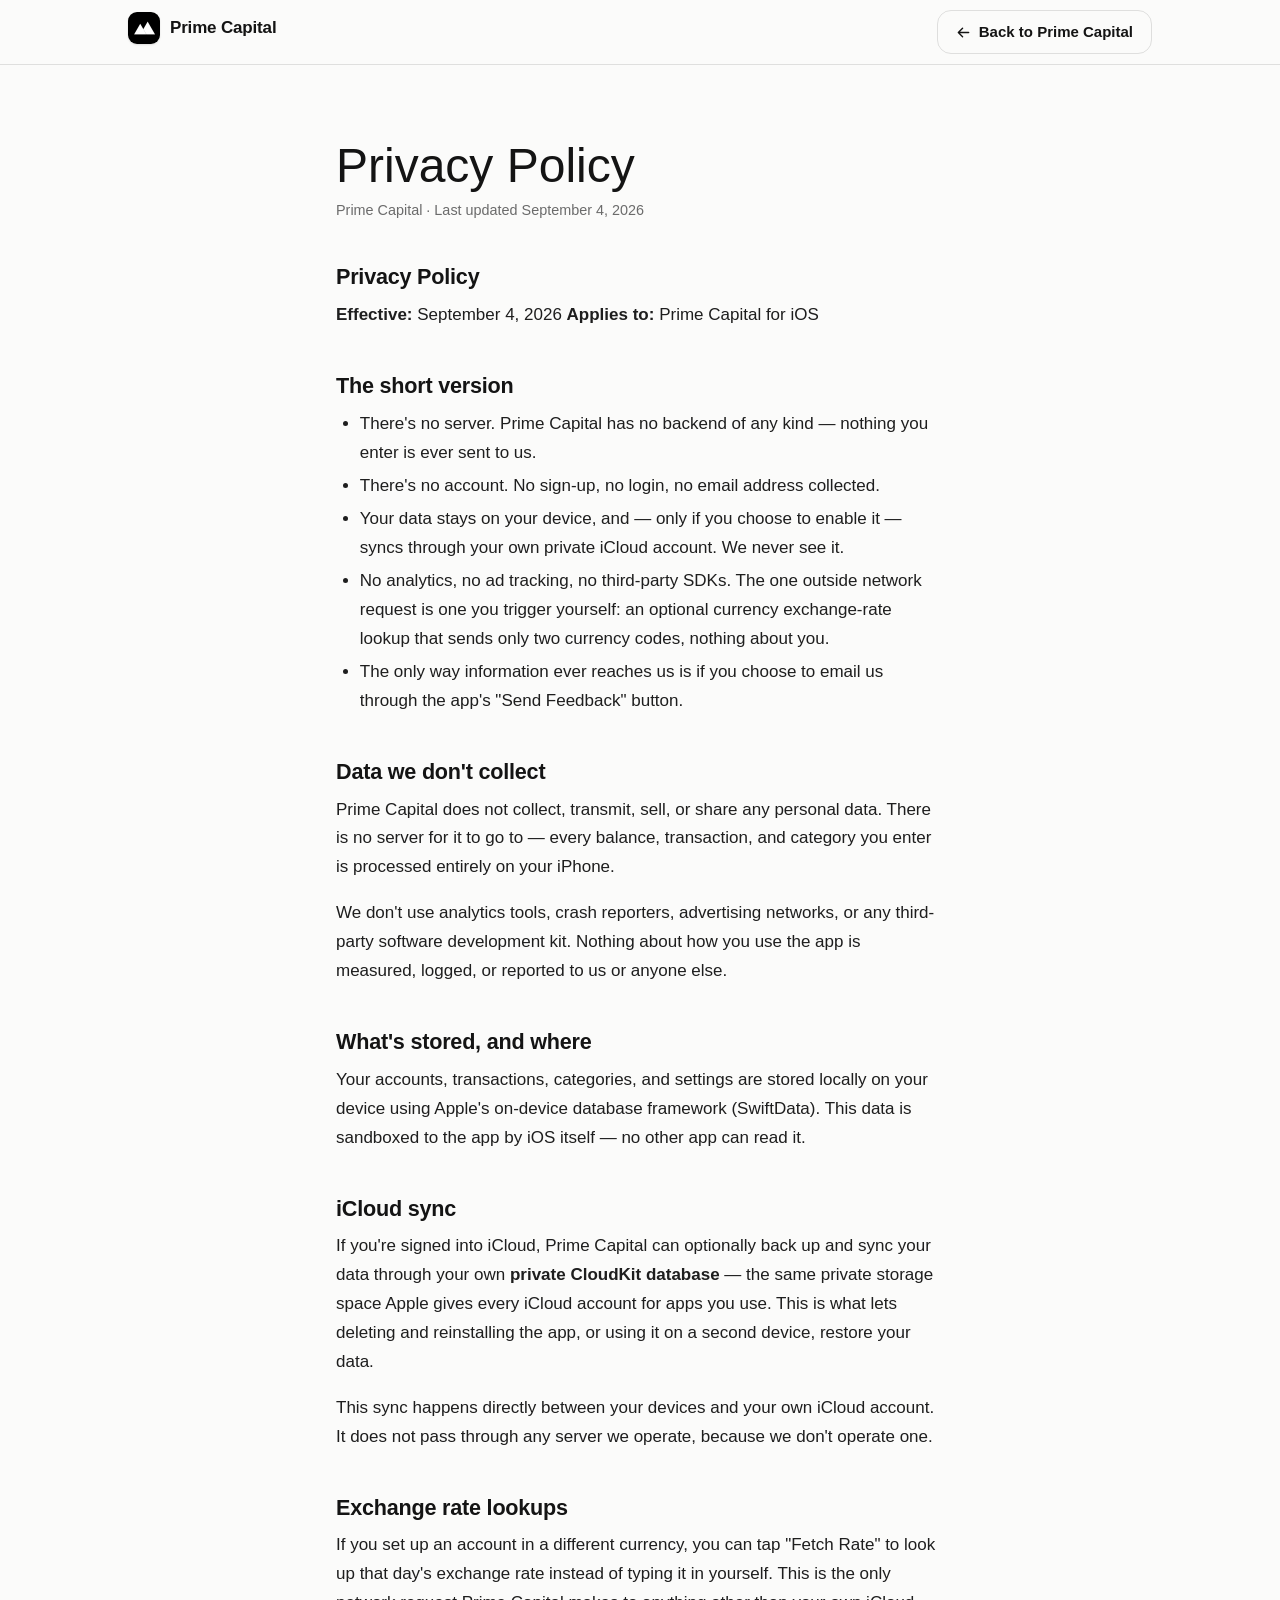
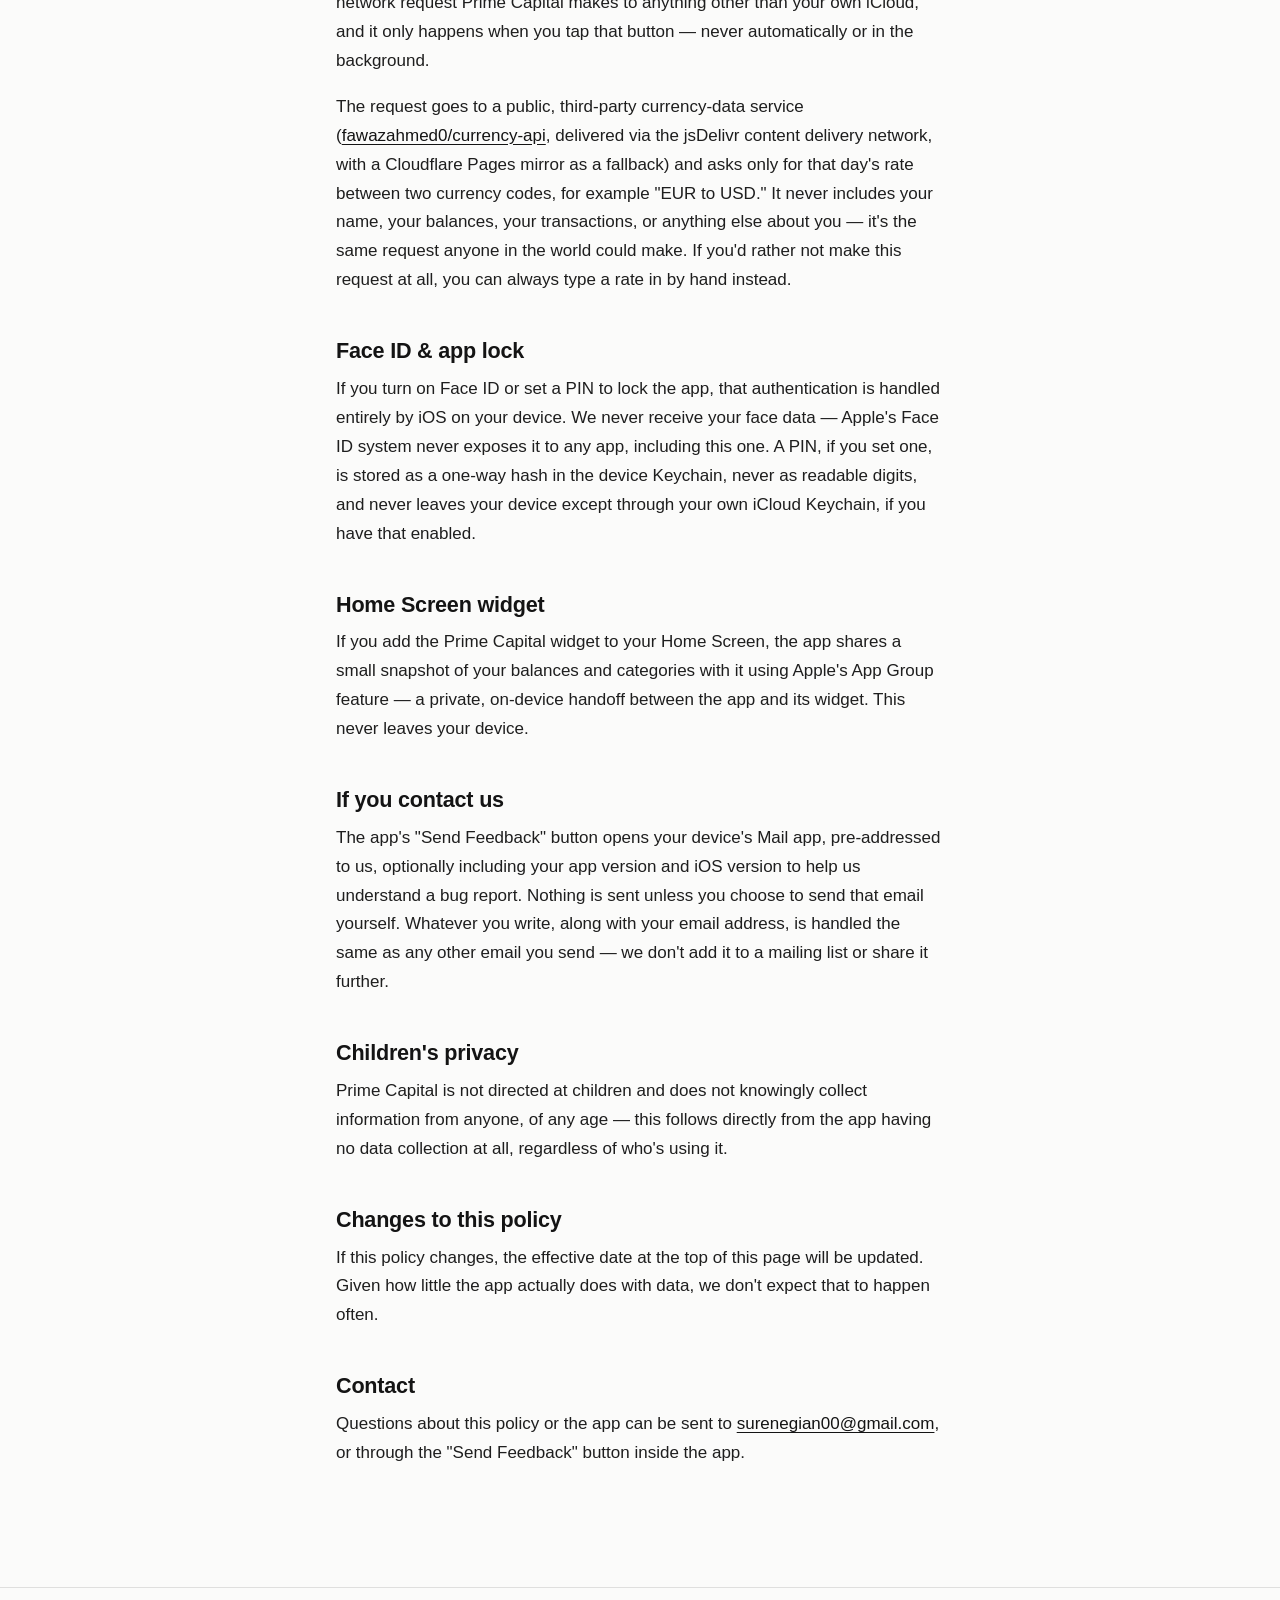
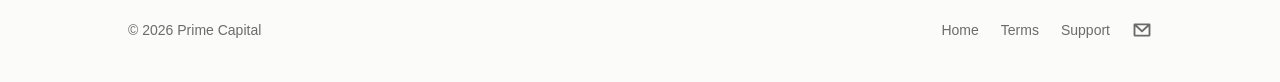
==== commit fe855faa: "Switch site to a light theme (white/off-white bg, near-black accent) -- flips every color token, not" ====
--- a/privacy/index.html
+++ b/privacy/index.html
@@ -1 +1 @@
-<!DOCTYPE html><html data-dpl-id="dpl_AqJ9EE7WdNhXR4HjAKg9FY8EVb3V" lang="en"><head><meta charSet="utf-8"/><meta name="viewport" content="width=device-width, initial-scale=1"/><link rel="preload" as="image" href="../assets/img/v1-86ff3b4995f993732fca-9cfdf38b9eba223c.webp"/><link rel="stylesheet" href="../assets/css/3cgp9wgn1jz2r.css" data-precedence="next"/><link rel="stylesheet" href="../assets/css/2yivp3fx_0wqo.css" data-precedence="next"/><link rel="stylesheet" href="../assets/css/42i-eaj0l7rw6.css" data-precedence="next"/><meta name="next-size-adjust" content=""/><title>Privacy Policy – Prime Capital</title><meta name="description" content="How Prime Capital handles your data: no server, no account, no analytics, and no ad tracking. Everything stays on your device or your own private iCloud."/><meta name="robots" content="index, follow"/><link rel="canonical" href="https://surenegian.github.io/prime-capital/privacy/"/><meta property="og:title" content="Privacy Policy – Prime Capital"/><meta property="og:description" content="How Prime Capital handles your data: no server, no account, no analytics, and no ad tracking. Everything stays on your device or your own private iCloud."/><meta property="og:site_name" content="Prime Capital"/><meta property="og:image" content="https://surenegian.github.io/prime-capital/assets/img/v1-86ff3b4995f993732fca-9cfdf38b9eba223c.webp"/><meta property="og:image:alt" content="Prime Capital"/><meta property="og:type" content="website"/><meta name="twitter:card" content="summary_large_image"/><meta name="twitter:title" content="Privacy Policy – Prime Capital"/><meta name="twitter:description" content="How Prime Capital handles your data: no server, no account, no analytics, and no ad tracking. Everything stays on your device or your own private iCloud."/><meta name="twitter:image" content="https://surenegian.github.io/prime-capital/assets/img/v1-86ff3b4995f993732fca-9cfdf38b9eba223c.webp"/><link rel="icon" href="../assets/img/v1-86ff3b4995f993732fca-9cfdf38b9eba223c.webp"/><link rel="apple-touch-icon" href="../assets/img/v1-86ff3b4995f993732fca-9cfdf38b9eba223c.webp"/><style>.alf-btn{border-radius:14px}html,body{background:#0a0a0a}.alf-cta{padding-block:0}.alf-cta>.alf-container{max-width:none;padding-inline:0}.alf-cta-panel{border-radius:0;background:linear-gradient(180deg, #0a0a0a 0%, transparent 20%),linear-gradient(135deg, var(--w-primary), color-mix(in srgb, var(--w-primary) 70%, var(--w-secondary)))}@media (max-width:760px){.alf-hero-glow{display:none}.alf-hero-copy .alf-badges{margin-bottom:28px}}</style></head><body class="antialiased"><div hidden=""><!--$--><!--/$--></div><div class="alf-site" style="--w-bg:#0a0a0a;--w-fg:#ffffff;--w-muted:#b7b7b7;--w-card:#141a17;--w-border:rgba(255, 255, 255, 0.14);--w-band:#1b1b1b;--w-accent:#c7c9cc;--w-primary:#0a0a0a;--w-primary-fg:#ffffff;--w-secondary:#1b1b1b;--w-secondary-fg:#ffffff;--w-accent-fg:#0a0a0a;--w-accent-soft:rgba(199, 201, 204, 0.16);--w-accent-glow:rgba(199, 201, 204, 0.35);--w-accent-line:rgba(199, 201, 204, 0.5);--w-shadow:0 30px 80px -30px rgba(0,0,0,0.8);--w-font-display:ui-serif, "New York", Georgia, "Times New Roman", serif;--w-font-body:-apple-system, BlinkMacSystemFont, "SF Pro Text", system-ui, sans-serif;--w-display-tracking:-0.01em;--w-display-weight:600;--w-radius:14px;color-scheme:dark"><header class="alf-nav"><div class="alf-container alf-nav-inner"><a href="../" aria-label="Prime Capital home"><span class="alf-brand"><img class="alf-logo" src="../assets/img/v1-86ff3b4995f993732fca-9cfdf38b9eba223c.webp" alt=""/><span>Prime Capital</span></span></a><a class="alf-btn alf-btn-ghost" href="../"><svg xmlns="http://www.w3.org/2000/svg" width="1em" height="1em" fill="currentColor" viewBox="0 0 256 256"><path d="M228,128a12,12,0,0,1-12,12H69l51.52,51.51a12,12,0,0,1-17,17l-72-72a12,12,0,0,1,0-17l72-72a12,12,0,0,1,17,17L69,116H216A12,12,0,0,1,228,128Z"></path></svg><span>Back to <!-- -->Prime Capital</span></a></div></header><main class="alf-doc"><div class="alf-container alf-doc-inner"><h1 class="alf-display">Privacy Policy</h1><p class="alf-doc-meta">Prime Capital<!-- --> · Last updated<!-- --> <!-- -->September 4, 2026</p><div class="alf-prose"><h2>Privacy Policy</h2><p><strong>Effective:</strong> September 4, 2026 <strong>Applies to:</strong> Prime Capital for iOS</p><h2>The short version</h2><ul><li>There&#x27;s no server. Prime Capital has no backend of any kind — nothing you enter is ever sent to us.</li><li>There&#x27;s no account. No sign-up, no login, no email address collected.</li><li>Your data stays on your device, and — only if you choose to enable it — syncs through your own private iCloud account. We never see it.</li><li>No analytics, no ad tracking, no third-party SDKs. The one outside network request is one you trigger yourself: an optional currency exchange-rate lookup that sends only two currency codes, nothing about you.</li><li>The only way information ever reaches us is if you choose to email us through the app&#x27;s &quot;Send Feedback&quot; button.</li></ul><h2>Data we don&#x27;t collect</h2><p>Prime Capital does not collect, transmit, sell, or share any personal data. There is no server for it to go to — every balance, transaction, and category you enter is processed entirely on your iPhone.</p><p>We don&#x27;t use analytics tools, crash reporters, advertising networks, or any third-party software development kit. Nothing about how you use the app is measured, logged, or reported to us or anyone else.</p><h2>What&#x27;s stored, and where</h2><p>Your accounts, transactions, categories, and settings are stored locally on your device using Apple&#x27;s on-device database framework (SwiftData). This data is sandboxed to the app by iOS itself — no other app can read it.</p><h2>iCloud sync</h2><p>If you&#x27;re signed into iCloud, Prime Capital can optionally back up and sync your data through your own <strong>private CloudKit database</strong> — the same private storage space Apple gives every iCloud account for apps you use. This is what lets deleting and reinstalling the app, or using it on a second device, restore your data.</p><p>This sync happens directly between your devices and your own iCloud account. It does not pass through any server we operate, because we don&#x27;t operate one.</p><h2>Exchange rate lookups</h2><p>If you set up an account in a different currency, you can tap &quot;Fetch Rate&quot; to look up that day&#x27;s exchange rate instead of typing it in yourself. This is the only network request Prime Capital makes to anything other than your own iCloud, and it only happens when you tap that button — never automatically or in the background.</p><p>The request goes to a public, third-party currency-data service (<a href="https://github.com/fawazahmed0/exchange-api" target="_blank" rel="noopener noreferrer">fawazahmed0/currency-api</a>, delivered via the jsDelivr content delivery network, with a Cloudflare Pages mirror as a fallback) and asks only for that day&#x27;s rate between two currency codes, for example &quot;EUR to USD.&quot; It never includes your name, your balances, your transactions, or anything else about you — it&#x27;s the same request anyone in the world could make. If you&#x27;d rather not make this request at all, you can always type a rate in by hand instead.</p><h2>Face ID &amp; app lock</h2><p>If you turn on Face ID or set a PIN to lock the app, that authentication is handled entirely by iOS on your device. We never receive your face data — Apple&#x27;s Face ID system never exposes it to any app, including this one. A PIN, if you set one, is stored as a one-way hash in the device Keychain, never as readable digits, and never leaves your device except through your own iCloud Keychain, if you have that enabled.</p><h2>Home Screen widget</h2><p>If you add the Prime Capital widget to your Home Screen, the app shares a small snapshot of your balances and categories with it using Apple&#x27;s App Group feature — a private, on-device handoff between the app and its widget. This never leaves your device.</p><h2>If you contact us</h2><p>The app&#x27;s &quot;Send Feedback&quot; button opens your device&#x27;s Mail app, pre-addressed to us, optionally including your app version and iOS version to help us understand a bug report. Nothing is sent unless you choose to send that email yourself. Whatever you write, along with your email address, is handled the same as any other email you send — we don&#x27;t add it to a mailing list or share it further.</p><h2>Children&#x27;s privacy</h2><p>Prime Capital is not directed at children and does not knowingly collect information from anyone, of any age — this follows directly from the app having no data collection at all, regardless of who&#x27;s using it.</p><h2>Changes to this policy</h2><p>If this policy changes, the effective date at the top of this page will be updated. Given how little the app actually does with data, we don&#x27;t expect that to happen often.</p><h2>Contact</h2><p>Questions about this policy or the app can be sent to <a href="mailto:surenegian00@gmail.com" target="_blank" rel="noopener noreferrer">surenegian00@gmail.com</a>, or through the &quot;Send Feedback&quot; button inside the app.</p></div></div></main><footer class="alf-footer"><div class="alf-container alf-footer-inner"><div>© <!-- -->2026<!-- --> <!-- -->Prime Capital</div><ul class="alf-footer-links"><li><a href="../">Home</a></li><li><a href="../terms/">Terms</a></li><li><a href="../support/">Support</a></li><li><a href="mailto:surenegian00@gmail.com"><span class="alf-sr-only">Email</span><svg xmlns="http://www.w3.org/2000/svg" width="1em" height="1em" fill="currentColor" viewBox="0 0 256 256" aria-hidden="true"><path d="M224,44H32A12,12,0,0,0,20,56V192a20,20,0,0,0,20,20H216a20,20,0,0,0,20-20V56A12,12,0,0,0,224,44ZM193.15,68,128,127.72,62.85,68ZM44,188V83.28l75.89,69.57a12,12,0,0,0,16.22,0L212,83.28V188Z"></path></svg></a></li></ul></div></footer></div><!--$--><!--/$--><div data-rht-toaster="" style="position:fixed;z-index:9999;top:16px;left:16px;right:16px;bottom:16px;pointer-events:none"></div></body></html>+<!DOCTYPE html><html data-dpl-id="dpl_AqJ9EE7WdNhXR4HjAKg9FY8EVb3V" lang="en"><head><script>if('scrollRestoration' in history){history.scrollRestoration='manual';}window.scrollTo(0,0);</script><meta charSet="utf-8"/><meta name="viewport" content="width=device-width, initial-scale=1"/><link rel="preload" as="image" href="../assets/img/v1-86ff3b4995f993732fca-9cfdf38b9eba223c.webp"/><link rel="stylesheet" href="../assets/css/3cgp9wgn1jz2r.css" data-precedence="next"/><link rel="stylesheet" href="../assets/css/2yivp3fx_0wqo.css" data-precedence="next"/><link rel="stylesheet" href="../assets/css/42i-eaj0l7rw6.css" data-precedence="next"/><meta name="next-size-adjust" content=""/><title>Privacy Policy – Prime Capital</title><meta name="description" content="How Prime Capital handles your data: no server, no account, no analytics, and no ad tracking. Everything stays on your device or your own private iCloud."/><meta name="robots" content="index, follow"/><link rel="canonical" href="https://surenegian.github.io/prime-capital/privacy/"/><meta property="og:title" content="Privacy Policy – Prime Capital"/><meta property="og:description" content="How Prime Capital handles your data: no server, no account, no analytics, and no ad tracking. Everything stays on your device or your own private iCloud."/><meta property="og:site_name" content="Prime Capital"/><meta property="og:image" content="https://surenegian.github.io/prime-capital/assets/img/v1-86ff3b4995f993732fca-9cfdf38b9eba223c.webp"/><meta property="og:image:alt" content="Prime Capital"/><meta property="og:type" content="website"/><meta name="twitter:card" content="summary_large_image"/><meta name="twitter:title" content="Privacy Policy – Prime Capital"/><meta name="twitter:description" content="How Prime Capital handles your data: no server, no account, no analytics, and no ad tracking. Everything stays on your device or your own private iCloud."/><meta name="twitter:image" content="https://surenegian.github.io/prime-capital/assets/img/v1-86ff3b4995f993732fca-9cfdf38b9eba223c.webp"/><link rel="icon" href="../assets/img/v1-86ff3b4995f993732fca-9cfdf38b9eba223c.webp"/><link rel="apple-touch-icon" href="../assets/img/v1-86ff3b4995f993732fca-9cfdf38b9eba223c.webp"/><style>.alf-btn{border-radius:14px}html,body{background:#fbfbfa}.alf-cta{padding-block:0}.alf-cta>.alf-container{max-width:none;padding-inline:0}.alf-cta-panel{border-radius:0;background:linear-gradient(180deg, #fbfbfa 0%, transparent 20%),linear-gradient(135deg, var(--w-primary), color-mix(in srgb, var(--w-primary) 70%, var(--w-secondary)))}@media (max-width:760px){.alf-hero-glow{display:none}.alf-hero-copy .alf-badges{margin-bottom:28px}}</style></head><body class="antialiased"><div hidden=""><!--$--><!--/$--></div><div class="alf-site" style="--w-bg:#fbfbfa;--w-fg:#141414;--w-muted:#6b6b6b;--w-card:#ffffff;--w-border:rgba(20, 20, 20, 0.12);--w-band:#f0efec;--w-accent:#141414;--w-primary:#f3f3f1;--w-primary-fg:#141414;--w-secondary:#e8e7e3;--w-secondary-fg:#141414;--w-accent-fg:#ffffff;--w-accent-soft:rgba(20, 20, 20, 0.06);--w-accent-glow:rgba(20, 20, 20, 0.12);--w-accent-line:rgba(20, 20, 20, 0.35);--w-shadow:0 30px 80px -30px rgba(0,0,0,0.8);--w-font-display:ui-serif, "New York", Georgia, "Times New Roman", serif;--w-font-body:-apple-system, BlinkMacSystemFont, "SF Pro Text", system-ui, sans-serif;--w-display-tracking:-0.01em;--w-display-weight:600;--w-radius:14px;color-scheme:light"><header class="alf-nav"><div class="alf-container alf-nav-inner"><a href="../" aria-label="Prime Capital home"><span class="alf-brand"><img class="alf-logo" src="../assets/img/v1-86ff3b4995f993732fca-9cfdf38b9eba223c.webp" alt=""/><span>Prime Capital</span></span></a><a class="alf-btn alf-btn-ghost" href="../"><svg xmlns="http://www.w3.org/2000/svg" width="1em" height="1em" fill="currentColor" viewBox="0 0 256 256"><path d="M228,128a12,12,0,0,1-12,12H69l51.52,51.51a12,12,0,0,1-17,17l-72-72a12,12,0,0,1,0-17l72-72a12,12,0,0,1,17,17L69,116H216A12,12,0,0,1,228,128Z"></path></svg><span>Back to <!-- -->Prime Capital</span></a></div></header><main class="alf-doc"><div class="alf-container alf-doc-inner"><h1 class="alf-display">Privacy Policy</h1><p class="alf-doc-meta">Prime Capital<!-- --> · Last updated<!-- --> <!-- -->September 4, 2026</p><div class="alf-prose"><h2>Privacy Policy</h2><p><strong>Effective:</strong> September 4, 2026 <strong>Applies to:</strong> Prime Capital for iOS</p><h2>The short version</h2><ul><li>There&#x27;s no server. Prime Capital has no backend of any kind — nothing you enter is ever sent to us.</li><li>There&#x27;s no account. No sign-up, no login, no email address collected.</li><li>Your data stays on your device, and — only if you choose to enable it — syncs through your own private iCloud account. We never see it.</li><li>No analytics, no ad tracking, no third-party SDKs. The one outside network request is one you trigger yourself: an optional currency exchange-rate lookup that sends only two currency codes, nothing about you.</li><li>The only way information ever reaches us is if you choose to email us through the app&#x27;s &quot;Send Feedback&quot; button.</li></ul><h2>Data we don&#x27;t collect</h2><p>Prime Capital does not collect, transmit, sell, or share any personal data. There is no server for it to go to — every balance, transaction, and category you enter is processed entirely on your iPhone.</p><p>We don&#x27;t use analytics tools, crash reporters, advertising networks, or any third-party software development kit. Nothing about how you use the app is measured, logged, or reported to us or anyone else.</p><h2>What&#x27;s stored, and where</h2><p>Your accounts, transactions, categories, and settings are stored locally on your device using Apple&#x27;s on-device database framework (SwiftData). This data is sandboxed to the app by iOS itself — no other app can read it.</p><h2>iCloud sync</h2><p>If you&#x27;re signed into iCloud, Prime Capital can optionally back up and sync your data through your own <strong>private CloudKit database</strong> — the same private storage space Apple gives every iCloud account for apps you use. This is what lets deleting and reinstalling the app, or using it on a second device, restore your data.</p><p>This sync happens directly between your devices and your own iCloud account. It does not pass through any server we operate, because we don&#x27;t operate one.</p><h2>Exchange rate lookups</h2><p>If you set up an account in a different currency, you can tap &quot;Fetch Rate&quot; to look up that day&#x27;s exchange rate instead of typing it in yourself. This is the only network request Prime Capital makes to anything other than your own iCloud, and it only happens when you tap that button — never automatically or in the background.</p><p>The request goes to a public, third-party currency-data service (<a href="https://github.com/fawazahmed0/exchange-api" target="_blank" rel="noopener noreferrer">fawazahmed0/currency-api</a>, delivered via the jsDelivr content delivery network, with a Cloudflare Pages mirror as a fallback) and asks only for that day&#x27;s rate between two currency codes, for example &quot;EUR to USD.&quot; It never includes your name, your balances, your transactions, or anything else about you — it&#x27;s the same request anyone in the world could make. If you&#x27;d rather not make this request at all, you can always type a rate in by hand instead.</p><h2>Face ID &amp; app lock</h2><p>If you turn on Face ID or set a PIN to lock the app, that authentication is handled entirely by iOS on your device. We never receive your face data — Apple&#x27;s Face ID system never exposes it to any app, including this one. A PIN, if you set one, is stored as a one-way hash in the device Keychain, never as readable digits, and never leaves your device except through your own iCloud Keychain, if you have that enabled.</p><h2>Home Screen widget</h2><p>If you add the Prime Capital widget to your Home Screen, the app shares a small snapshot of your balances and categories with it using Apple&#x27;s App Group feature — a private, on-device handoff between the app and its widget. This never leaves your device.</p><h2>If you contact us</h2><p>The app&#x27;s &quot;Send Feedback&quot; button opens your device&#x27;s Mail app, pre-addressed to us, optionally including your app version and iOS version to help us understand a bug report. Nothing is sent unless you choose to send that email yourself. Whatever you write, along with your email address, is handled the same as any other email you send — we don&#x27;t add it to a mailing list or share it further.</p><h2>Children&#x27;s privacy</h2><p>Prime Capital is not directed at children and does not knowingly collect information from anyone, of any age — this follows directly from the app having no data collection at all, regardless of who&#x27;s using it.</p><h2>Changes to this policy</h2><p>If this policy changes, the effective date at the top of this page will be updated. Given how little the app actually does with data, we don&#x27;t expect that to happen often.</p><h2>Contact</h2><p>Questions about this policy or the app can be sent to <a href="mailto:surenegian00@gmail.com" target="_blank" rel="noopener noreferrer">surenegian00@gmail.com</a>, or through the &quot;Send Feedback&quot; button inside the app.</p></div></div></main><footer class="alf-footer"><div class="alf-container alf-footer-inner"><div>© <!-- -->2026<!-- --> <!-- -->Prime Capital</div><ul class="alf-footer-links"><li><a href="../">Home</a></li><li><a href="../terms/">Terms</a></li><li><a href="../support/">Support</a></li><li><a href="mailto:surenegian00@gmail.com"><span class="alf-sr-only">Email</span><svg xmlns="http://www.w3.org/2000/svg" width="1em" height="1em" fill="currentColor" viewBox="0 0 256 256" aria-hidden="true"><path d="M224,44H32A12,12,0,0,0,20,56V192a20,20,0,0,0,20,20H216a20,20,0,0,0,20-20V56A12,12,0,0,0,224,44ZM193.15,68,128,127.72,62.85,68ZM44,188V83.28l75.89,69.57a12,12,0,0,0,16.22,0L212,83.28V188Z"></path></svg></a></li></ul></div></footer></div><!--$--><!--/$--><div data-rht-toaster="" style="position:fixed;z-index:9999;top:16px;left:16px;right:16px;bottom:16px;pointer-events:none"></div></body></html>
